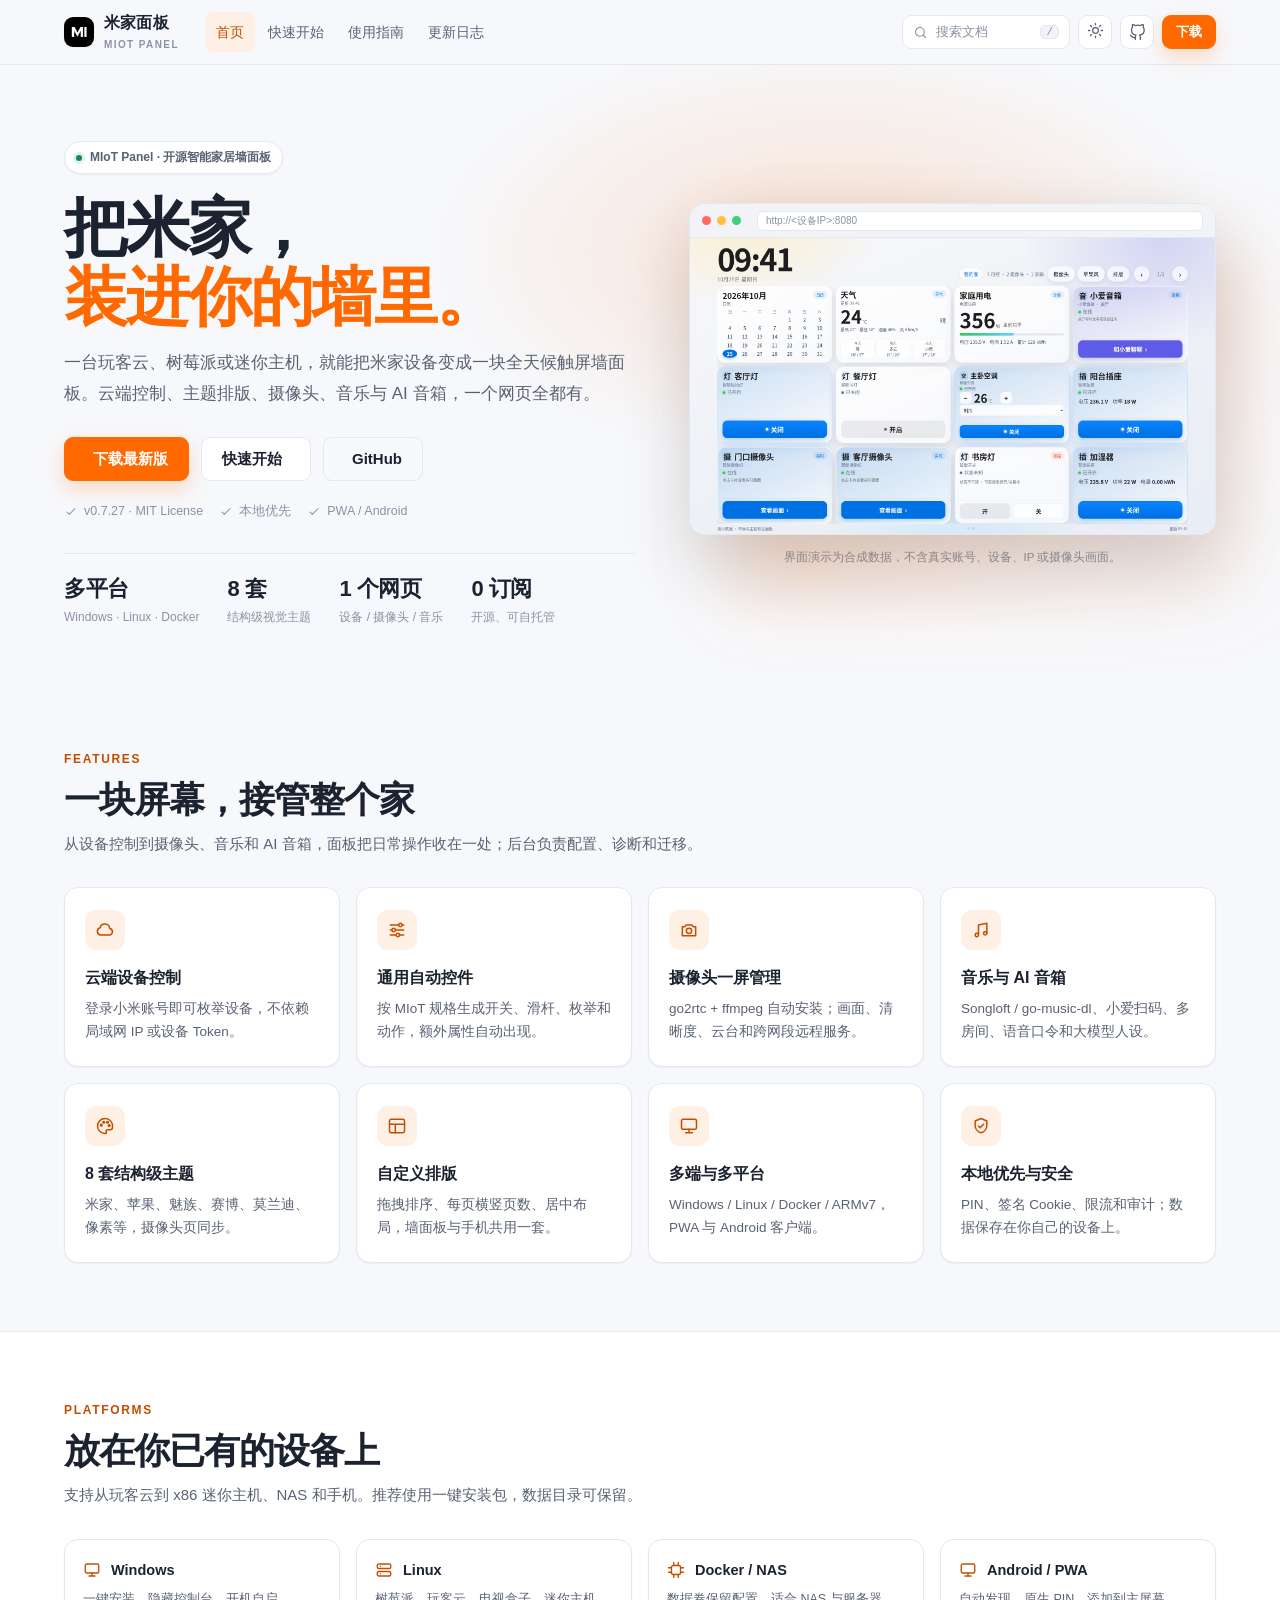
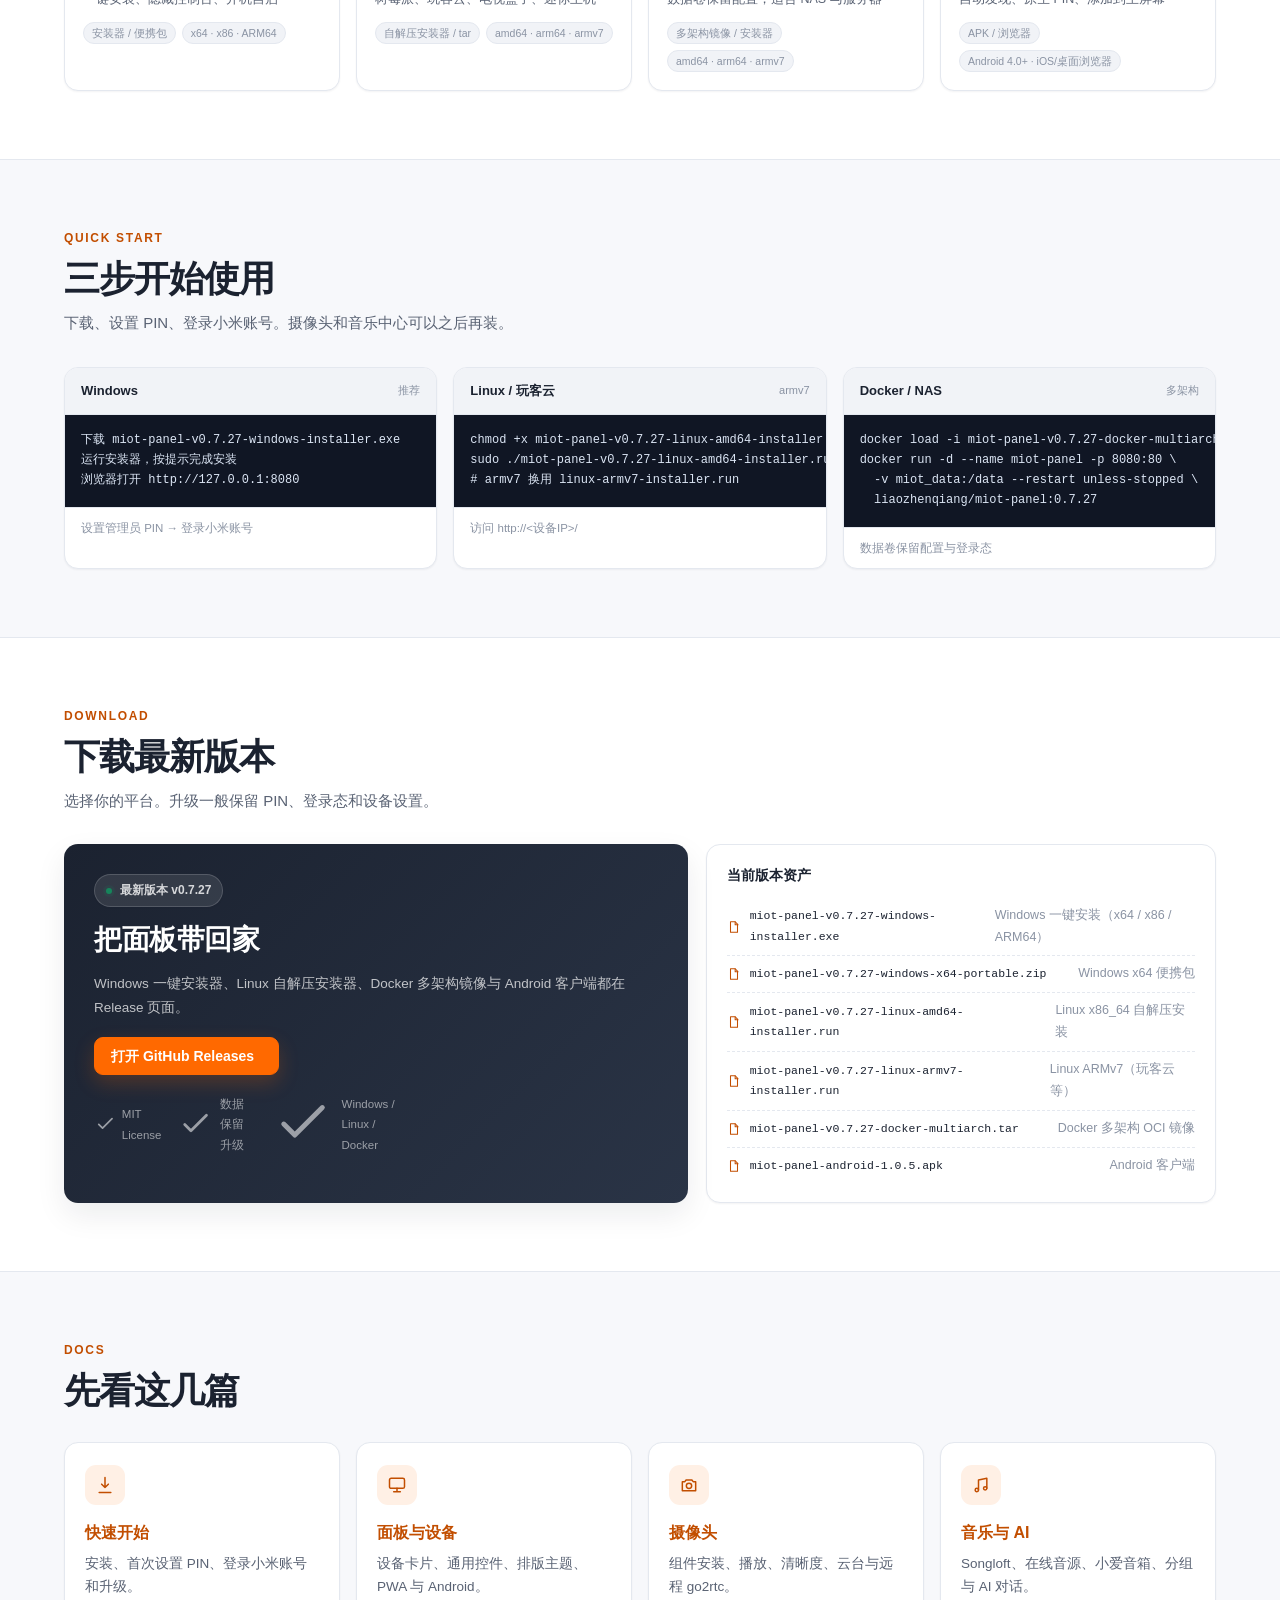
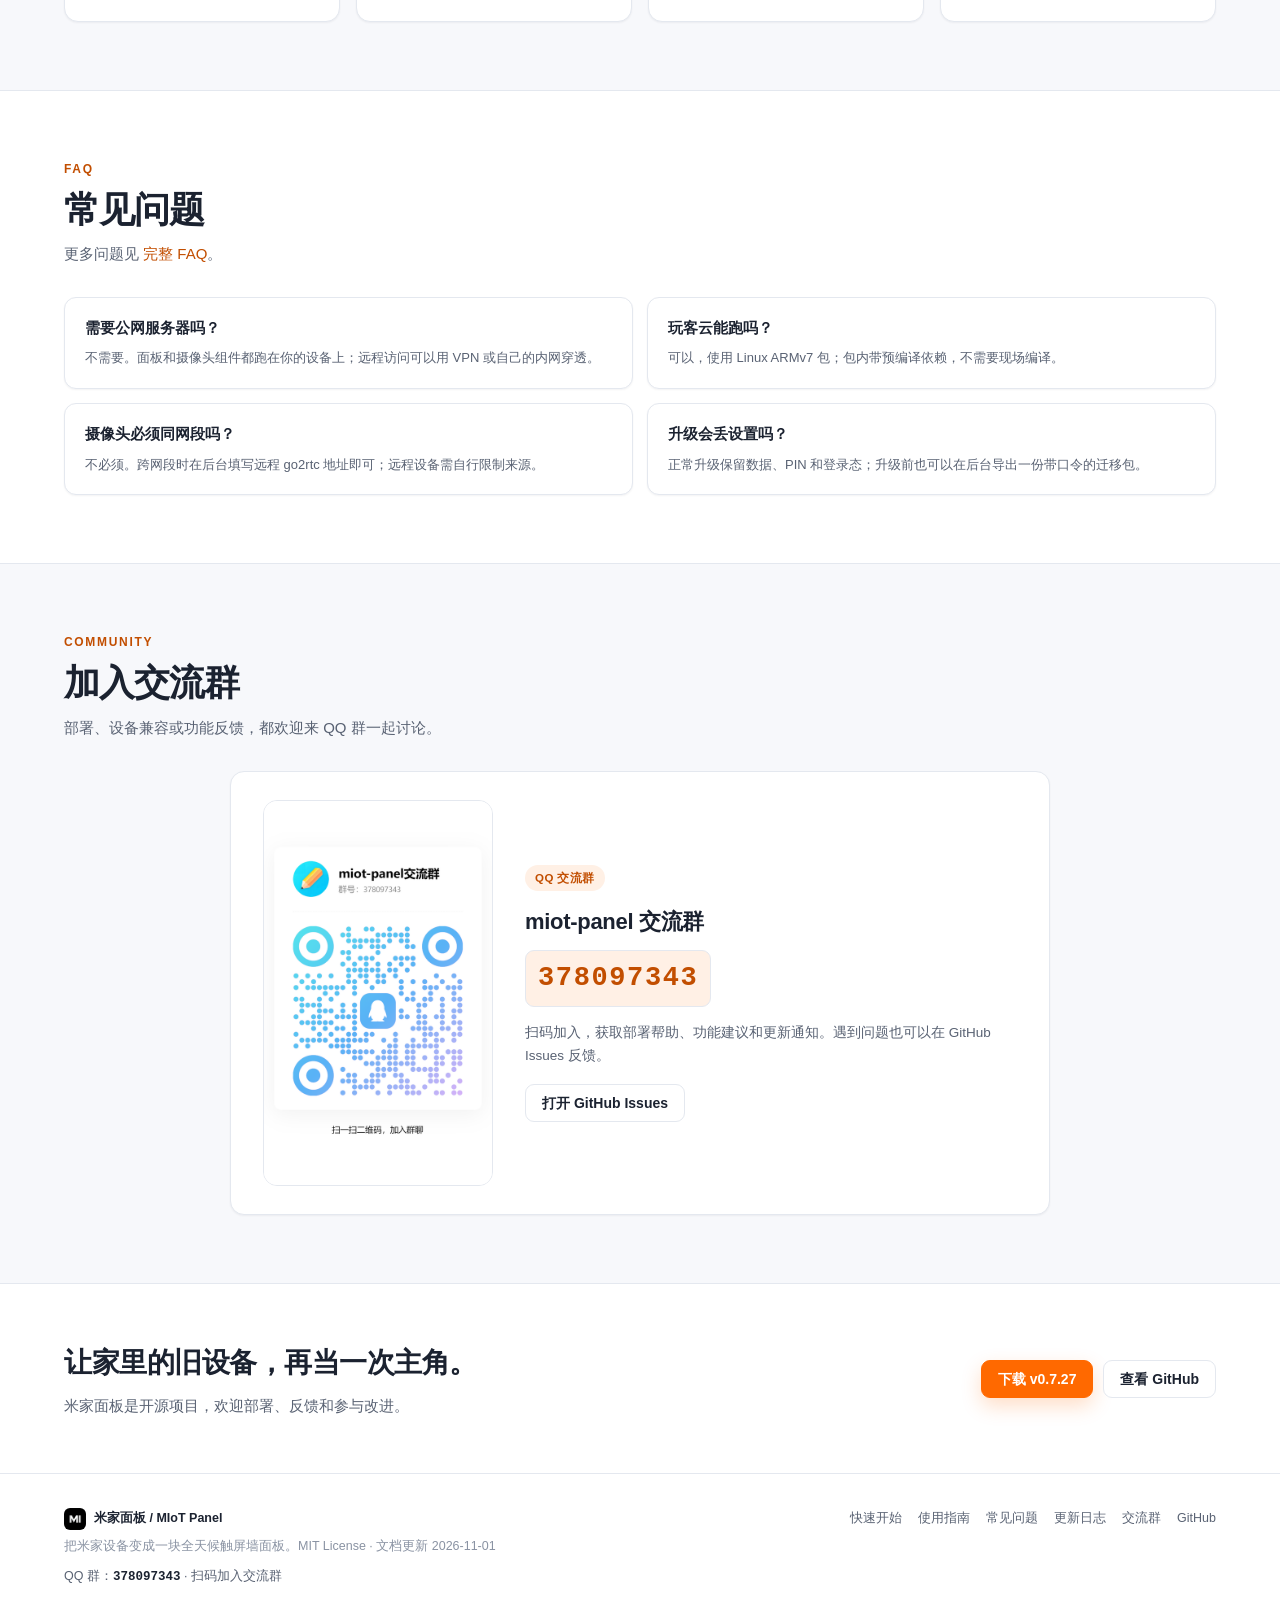
==== docs/index.html @ 151bb651 "Release v0.7.27: fix one-click installers and complete Linux installs - installer .run bodies now re" ====
<!doctype html>
<html lang="zh-CN" data-root="">
<head>
<meta charset="utf-8">
<meta name="viewport" content="width=device-width, initial-scale=1">
<title>米家面板 — 把米家装进你的墙里</title>

<meta name="description" content="开源的米家/小米智能家居触屏面板：云端设备控制、8 套主题、摄像头、音乐与 AI 音箱，支持 Windows / Linux / Docker / PWA / Android。">
<link rel="canonical" href="https://liaozhenqiang.github.io/miot-panel/index.html">
<meta property="og:type" content="website">
<meta property="og:site_name" content="米家面板">
<meta property="og:title" content="米家面板 — 把米家装进你的墙里">
<meta property="og:description" content="开源的米家/小米智能家居触屏面板：云端设备控制、8 套主题、摄像头、音乐与 AI 音箱，支持 Windows / Linux / Docker / PWA / Android。">
<meta property="og:url" content="https://liaozhenqiang.github.io/miot-panel/index.html">
<meta property="og:image" content="https://liaozhenqiang.github.io/miot-panel/assets/hero.png">
<meta name="twitter:card" content="summary_large_image">
<meta name="theme-color" content="#ff6900">
<link rel="icon" href="assets/logo.png">
<script>(function(){try{var t=localStorage.getItem("miot-docs-theme");if(!t){t=window.matchMedia&&window.matchMedia("(prefers-color-scheme: dark)").matches?"dark":"light";}document.documentElement.setAttribute("data-theme",t);}catch(e){}})();</script>
<link rel="stylesheet" href="assets/style.css">
</head>
<body data-page="">

<header class="navbar">
  <div class="container nav-inner">
    <a class="brand" href="index.html">
      <img src="assets/logo.png" alt="miot-panel logo">
      <span><span class="name">米家面板</span><span class="sub">MIOT Panel</span></span>
    </a>
    <nav class="nav-links" aria-label="主导航"><a class="nav-link active" href="index.html">首页</a><a class="nav-link" href="guide/quickstart.html">快速开始</a><a class="nav-link" href="guide/devices.html">使用指南</a><a class="nav-link" href="guide/changelog.html">更新日志</a></nav>
    <div class="nav-actions">
      <button class="search-trigger js-search-open" type="button" aria-label="搜索文档">
        <svg viewBox="0 0 24 24" fill="none" stroke="currentColor" stroke-width="1.8" stroke-linecap="round" stroke-linejoin="round" aria-hidden="true"><circle cx="11" cy="11" r="7"/><path d="m20 20-4-4"/></svg><span>搜索文档</span><kbd>/</kbd>
      </button>
      <button class="icon-btn js-theme-toggle" type="button" aria-label="切换明暗主题">
        <span class="js-theme-sun"><svg viewBox="0 0 24 24" fill="none" stroke="currentColor" stroke-width="1.8" stroke-linecap="round" stroke-linejoin="round" aria-hidden="true"><circle cx="12" cy="12" r="4"/><path d="M12 2v2M12 20v2M4.9 4.9l1.4 1.4M17.7 17.7l1.4 1.4M2 12h2M20 12h2M4.9 19.1l1.4-1.4M17.7 6.3l1.4-1.4"/></svg></span><span class="js-theme-moon" style="display:none"><svg viewBox="0 0 24 24" fill="none" stroke="currentColor" stroke-width="1.8" stroke-linecap="round" stroke-linejoin="round" aria-hidden="true"><path d="M21 12.8A8.5 8.5 0 1 1 11.2 3a7 7 0 1 0 9.8 9.8Z"/></svg></span>
      </button>
      <a class="icon-btn" href="https://github.com/liaozhenqiang/miot-panel" target="_blank" rel="noopener" aria-label="GitHub"><svg viewBox="0 0 24 24" fill="none" stroke="currentColor" stroke-width="1.8" stroke-linecap="round" stroke-linejoin="round" aria-hidden="true"><path d="M9 19c-5 1.5-5-2.5-7-3m14 6v-3.9a3.4 3.4 0 0 0-1-2.6c3.2-.4 6.5-1.6 6.5-7.2A5.6 5.6 0 0 0 20 4.6 5.2 5.2 0 0 0 19.9.8S18.6.4 16 2.2a13.4 13.4 0 0 0-7 0C6.4.4 5.1.8 5.1.8A5.2 5.2 0 0 0 5 4.6a5.6 5.6 0 0 0-1.5 3.9c0 5.5 3.3 6.8 6.5 7.2A3.4 3.4 0 0 0 9 18.3V22"/></svg></a>
      <a class="btn primary nav-download" href="https://github.com/liaozhenqiang/miot-panel/releases/latest" target="_blank" rel="noopener">下载</a>
      <button class="icon-btn mobile-menu-btn js-mobile-menu" type="button" aria-label="打开目录" aria-expanded="false"><svg viewBox="0 0 24 24" fill="none" stroke="currentColor" stroke-width="1.8" stroke-linecap="round" stroke-linejoin="round" aria-hidden="true"><path d="M4 6h16M4 12h16M4 18h16"/></svg></button>
    </div>
  </div>
</header>


<div class="search-overlay" role="dialog" aria-modal="true" aria-label="搜索文档">
  <div class="search-panel">
    <div class="search-top"><svg viewBox="0 0 24 24" fill="none" stroke="currentColor" stroke-width="1.8" stroke-linecap="round" stroke-linejoin="round" aria-hidden="true"><circle cx="11" cy="11" r="7"/><path d="m20 20-4-4"/></svg><input class="search-input" type="text" placeholder="搜索功能、安装、配置…" autocomplete="off"><kbd>Esc</kbd></div>
    <div class="search-results"></div>
    <div class="search-foot"><span><kbd>↑</kbd><kbd>↓</kbd> 选择</span><span><kbd>Enter</kbd> 打开</span><span><kbd>/</kbd> 或 <kbd>Ctrl</kbd>+<kbd>K</kbd> 搜索</span></div>
  </div>
</div>


<main>
<section class="hero">
  <div class="container">
    <div class="hero-grid">
      <div class="hero-copy">
        <span class="eyebrow"><span class="dot"></span>MIoT Panel · 开源智能家居墙面板</span>
        <h1>把米家，<br><em>装进你的墙里。</em></h1>
        <p class="lead">一台玩客云、树莓派或迷你主机，就能把米家设备变成一块全天候触屏墙面板。云端控制、主题排版、摄像头、音乐与 AI 音箱，一个网页全都有。</p>
        <div class="hero-actions">
          <a class="btn primary" href="https://github.com/liaozhenqiang/miot-panel/releases/latest" target="_blank" rel="noopener"><svg viewBox="0 0 24 24" fill="none" stroke="currentColor" stroke-width="1.8" stroke-linecap="round" stroke-linejoin="round" aria-hidden="true"><path d="M12 3v12m0 0 4-4m-4 4-4-4M5 21h14"/></svg> 下载最新版</a>
          <a class="btn" href="guide/quickstart.html">快速开始 <svg viewBox="0 0 24 24" fill="none" stroke="currentColor" stroke-width="1.8" stroke-linecap="round" stroke-linejoin="round" aria-hidden="true"><path d="M5 12h14m-5-5 5 5-5 5"/></svg></a>
          <a class="btn ghost" href="https://github.com/liaozhenqiang/miot-panel" target="_blank" rel="noopener"><svg viewBox="0 0 24 24" fill="none" stroke="currentColor" stroke-width="1.8" stroke-linecap="round" stroke-linejoin="round" aria-hidden="true"><path d="M9 19c-5 1.5-5-2.5-7-3m14 6v-3.9a3.4 3.4 0 0 0-1-2.6c3.2-.4 6.5-1.6 6.5-7.2A5.6 5.6 0 0 0 20 4.6 5.2 5.2 0 0 0 19.9.8S18.6.4 16 2.2a13.4 13.4 0 0 0-7 0C6.4.4 5.1.8 5.1.8A5.2 5.2 0 0 0 5 4.6a5.6 5.6 0 0 0-1.5 3.9c0 5.5 3.3 6.8 6.5 7.2A3.4 3.4 0 0 0 9 18.3V22"/></svg> GitHub</a>
        </div>
        <div class="hero-meta">
          <span><svg viewBox="0 0 24 24" fill="none" stroke="currentColor" stroke-width="1.8" stroke-linecap="round" stroke-linejoin="round" aria-hidden="true"><path d="m5 12 4 4L19 6"/></svg> v0.7.27 · MIT License</span>
          <span><svg viewBox="0 0 24 24" fill="none" stroke="currentColor" stroke-width="1.8" stroke-linecap="round" stroke-linejoin="round" aria-hidden="true"><path d="m5 12 4 4L19 6"/></svg> 本地优先</span>
          <span><svg viewBox="0 0 24 24" fill="none" stroke="currentColor" stroke-width="1.8" stroke-linecap="round" stroke-linejoin="round" aria-hidden="true"><path d="m5 12 4 4L19 6"/></svg> PWA / Android</span>
        </div>
        <div class="stats">
          <div class="stat"><strong>多平台</strong><span>Windows · Linux · Docker</span></div>
          <div class="stat"><strong>8 套</strong><span>结构级视觉主题</span></div>
          <div class="stat"><strong>1 个网页</strong><span>设备 / 摄像头 / 音乐</span></div>
          <div class="stat"><strong>0 订阅</strong><span>开源、可自托管</span></div>
        </div>
      </div>
      <div class="hero-art">
        <div class="browser">
          <div class="browser-bar"><i></i><i></i><i></i><span class="url">http://&lt;设备IP&gt;:8080</span></div>
          <img src="assets/hero.png" alt="米家面板演示（合成演示数据）">
        </div>
        <div class="hero-caption">界面演示为合成数据，不含真实账号、设备、IP 或摄像头画面。</div>
      </div>
    </div>
  </div>
</section>

<section class="section">
  <div class="container">
    <div class="section-head"><div class="kicker">Features</div><h2>一块屏幕，接管整个家</h2><p>从设备控制到摄像头、音乐和 AI 音箱，面板把日常操作收在一处；后台负责配置、诊断和迁移。</p></div>
    <div class="grid cols-4"><div class="feature"><div class="ico"><svg viewBox="0 0 24 24" fill="none" stroke="currentColor" stroke-width="1.8" stroke-linecap="round" stroke-linejoin="round" aria-hidden="true"><path d="M7 18h10a4 4 0 0 0 .8-7.9A6 6 0 0 0 6.1 9.2 4.5 4.5 0 0 0 7 18Z"/></svg></div><h3>云端设备控制</h3><p>登录小米账号即可枚举设备，不依赖局域网 IP 或设备 Token。</p></div><div class="feature"><div class="ico"><svg viewBox="0 0 24 24" fill="none" stroke="currentColor" stroke-width="1.8" stroke-linecap="round" stroke-linejoin="round" aria-hidden="true"><path d="M4 6h10M18 6h2M4 12h2M10 12h10M4 18h7M15 18h5"/><circle cx="16" cy="6" r="2"/><circle cx="8" cy="12" r="2"/><circle cx="13" cy="18" r="2"/></svg></div><h3>通用自动控件</h3><p>按 MIoT 规格生成开关、滑杆、枚举和动作，额外属性自动出现。</p></div><div class="feature"><div class="ico"><svg viewBox="0 0 24 24" fill="none" stroke="currentColor" stroke-width="1.8" stroke-linecap="round" stroke-linejoin="round" aria-hidden="true"><path d="M4 8h3l1.5-2h7L17 8h3v11H4z"/><circle cx="12" cy="13" r="3.2"/></svg></div><h3>摄像头一屏管理</h3><p>go2rtc + ffmpeg 自动安装；画面、清晰度、云台和跨网段远程服务。</p></div><div class="feature"><div class="ico"><svg viewBox="0 0 24 24" fill="none" stroke="currentColor" stroke-width="1.8" stroke-linecap="round" stroke-linejoin="round" aria-hidden="true"><path d="M9 18V6l10-2v12"/><circle cx="7" cy="18" r="2"/><circle cx="17" cy="16" r="2"/></svg></div><h3>音乐与 AI 音箱</h3><p>Songloft / go-music-dl、小爱扫码、多房间、语音口令和大模型人设。</p></div><div class="feature"><div class="ico"><svg viewBox="0 0 24 24" fill="none" stroke="currentColor" stroke-width="1.8" stroke-linecap="round" stroke-linejoin="round" aria-hidden="true"><path d="M12 3a9 9 0 1 0 0 18c1.6 0 2.2-1 1.5-2.1-.6-1 .1-2.4 1.5-2.4H18a3 3 0 0 0 3-3A9 9 0 0 0 12 3Z"/><circle cx="7.5" cy="11" r="1"/><circle cx="10.5" cy="7.5" r="1"/><circle cx="15" cy="7.5" r="1"/><circle cx="17" cy="11.5" r="1"/></svg></div><h3>8 套结构级主题</h3><p>米家、苹果、魅族、赛博、莫兰迪、像素等，摄像头页同步。</p></div><div class="feature"><div class="ico"><svg viewBox="0 0 24 24" fill="none" stroke="currentColor" stroke-width="1.8" stroke-linecap="round" stroke-linejoin="round" aria-hidden="true"><rect x="3" y="4" width="18" height="16" rx="2"/><path d="M3 10h18M10 10v10"/></svg></div><h3>自定义排版</h3><p>拖拽排序、每页横竖页数、居中布局，墙面板与手机共用一套。</p></div><div class="feature"><div class="ico"><svg viewBox="0 0 24 24" fill="none" stroke="currentColor" stroke-width="1.8" stroke-linecap="round" stroke-linejoin="round" aria-hidden="true"><rect x="3" y="4" width="18" height="12" rx="2"/><path d="M8 20h8M12 16v4"/></svg></div><h3>多端与多平台</h3><p>Windows / Linux / Docker / ARMv7，PWA 与 Android 客户端。</p></div><div class="feature"><div class="ico"><svg viewBox="0 0 24 24" fill="none" stroke="currentColor" stroke-width="1.8" stroke-linecap="round" stroke-linejoin="round" aria-hidden="true"><path d="M12 3 5 6v5c0 4.4 2.9 8.1 7 9 4.1-.9 7-4.6 7-9V6z"/><path d="m9 12 2 2 4-4"/></svg></div><h3>本地优先与安全</h3><p>PIN、签名 Cookie、限流和审计；数据保存在你自己的设备上。</p></div></div>
  </div>
</section>

<section class="section alt">
  <div class="container">
    <div class="section-head"><div class="kicker">Platforms</div><h2>放在你已有的设备上</h2><p>支持从玩客云到 x86 迷你主机、NAS 和手机。推荐使用一键安装包，数据目录可保留。</p></div>
    <div class="grid cols-4"><div class="platform-card"><div class="p-top"><svg viewBox="0 0 24 24" fill="none" stroke="currentColor" stroke-width="1.8" stroke-linecap="round" stroke-linejoin="round" aria-hidden="true"><rect x="3" y="4" width="18" height="12" rx="2"/><path d="M8 20h8M12 16v4"/></svg>Windows</div><div class="p-desc">一键安装、隐藏控制台、开机自启</div><div class="p-tags"><span class="p-tag">安装器 / 便携包</span><span class="p-tag">x64 · x86 · ARM64</span></div></div><div class="platform-card"><div class="p-top"><svg viewBox="0 0 24 24" fill="none" stroke="currentColor" stroke-width="1.8" stroke-linecap="round" stroke-linejoin="round" aria-hidden="true"><rect x="3" y="4" width="18" height="6" rx="2"/><rect x="3" y="14" width="18" height="6" rx="2"/><path d="M7 7h.01M7 17h.01"/></svg>Linux</div><div class="p-desc">树莓派、玩客云、电视盒子、迷你主机</div><div class="p-tags"><span class="p-tag">自解压安装器 / tar</span><span class="p-tag">amd64 · arm64 · armv7</span></div></div><div class="platform-card"><div class="p-top"><svg viewBox="0 0 24 24" fill="none" stroke="currentColor" stroke-width="1.8" stroke-linecap="round" stroke-linejoin="round" aria-hidden="true"><rect x="6" y="6" width="12" height="12" rx="2"/><path d="M9 2v4M15 2v4M9 18v4M15 18v4M2 9h4M2 15h4M18 9h4M18 15h4"/></svg>Docker / NAS</div><div class="p-desc">数据卷保留配置，适合 NAS 与服务器</div><div class="p-tags"><span class="p-tag">多架构镜像 / 安装器</span><span class="p-tag">amd64 · arm64 · armv7</span></div></div><div class="platform-card"><div class="p-top"><svg viewBox="0 0 24 24" fill="none" stroke="currentColor" stroke-width="1.8" stroke-linecap="round" stroke-linejoin="round" aria-hidden="true"><rect x="3" y="4" width="18" height="12" rx="2"/><path d="M8 20h8M12 16v4"/></svg>Android / PWA</div><div class="p-desc">自动发现、原生 PIN、添加到主屏幕</div><div class="p-tags"><span class="p-tag">APK / 浏览器</span><span class="p-tag">Android 4.0+ · iOS/桌面浏览器</span></div></div></div>
  </div>
</section>

<section class="section">
  <div class="container">
    <div class="section-head"><div class="kicker">Quick start</div><h2>三步开始使用</h2><p>下载、设置 PIN、登录小米账号。摄像头和音乐中心可以之后再装。</p></div>
    <div class="quick-grid">
      <div class="code-card"><div class="code-head">Windows <span class="tag">推荐</span></div><pre><code>下载 miot-panel-v0.7.27-windows-installer.exe
运行安装器，按提示完成安装
浏览器打开 http://127.0.0.1:8080</code></pre><div class="code-foot">设置管理员 PIN → 登录小米账号</div></div>
      <div class="code-card"><div class="code-head">Linux / 玩客云 <span class="tag">armv7</span></div><pre><code>chmod +x miot-panel-v0.7.27-linux-amd64-installer.run
sudo ./miot-panel-v0.7.27-linux-amd64-installer.run
# armv7 换用 linux-armv7-installer.run</code></pre><div class="code-foot">访问 http://&lt;设备IP&gt;/</div></div>
      <div class="code-card"><div class="code-head">Docker / NAS <span class="tag">多架构</span></div><pre><code>docker load -i miot-panel-v0.7.27-docker-multiarch.tar
docker run -d --name miot-panel -p 8080:80 \
  -v miot_data:/data --restart unless-stopped \
  liaozhenqiang/miot-panel:0.7.27</code></pre><div class="code-foot">数据卷保留配置与登录态</div></div>
    </div>
  </div>
</section>

<section class="section alt" id="download">
  <div class="container">
    <div class="section-head"><div class="kicker">Download</div><h2>下载最新版本</h2><p>选择你的平台。升级一般保留 PIN、登录态和设备设置。</p></div>
    <div class="download-wrap">
      <div class="download-main">
        <span class="eyebrow" style="background:rgba(255,255,255,.1);border-color:rgba(255,255,255,.16);color:rgba(255,255,255,.8)"><span class="dot"></span>最新版本 v0.7.27</span>
        <h2>把面板带回家</h2>
        <p>Windows 一键安装器、Linux 自解压安装器、Docker 多架构镜像与 Android 客户端都在 Release 页面。</p>
        <a class="btn primary" href="https://github.com/liaozhenqiang/miot-panel/releases/latest" target="_blank" rel="noopener">打开 GitHub Releases <svg viewBox="0 0 24 24" fill="none" stroke="currentColor" stroke-width="1.8" stroke-linecap="round" stroke-linejoin="round" aria-hidden="true"><path d="M5 12h14m-5-5 5 5-5 5"/></svg></a>
        <div class="meta"><span><svg viewBox="0 0 24 24" fill="none" stroke="currentColor" stroke-width="1.8" stroke-linecap="round" stroke-linejoin="round" aria-hidden="true"><path d="m5 12 4 4L19 6"/></svg> MIT License</span><span><svg viewBox="0 0 24 24" fill="none" stroke="currentColor" stroke-width="1.8" stroke-linecap="round" stroke-linejoin="round" aria-hidden="true"><path d="m5 12 4 4L19 6"/></svg> 数据保留升级</span><span><svg viewBox="0 0 24 24" fill="none" stroke="currentColor" stroke-width="1.8" stroke-linecap="round" stroke-linejoin="round" aria-hidden="true"><path d="m5 12 4 4L19 6"/></svg> Windows / Linux / Docker</span></div>
      </div>
      <div class="download-list"><h3>当前版本资产</h3><div class="asset"><svg viewBox="0 0 24 24" fill="none" stroke="currentColor" stroke-width="1.8" stroke-linecap="round" stroke-linejoin="round" aria-hidden="true"><path d="M6 3h8l4 4v14H6z"/><path d="M14 3v5h5"/></svg><code>miot-panel-v0.7.27-windows-installer.exe</code><span style="margin-left:auto;color:var(--text-3)">Windows 一键安装（x64 / x86 / ARM64）</span></div><div class="asset"><svg viewBox="0 0 24 24" fill="none" stroke="currentColor" stroke-width="1.8" stroke-linecap="round" stroke-linejoin="round" aria-hidden="true"><path d="M6 3h8l4 4v14H6z"/><path d="M14 3v5h5"/></svg><code>miot-panel-v0.7.27-windows-x64-portable.zip</code><span style="margin-left:auto;color:var(--text-3)">Windows x64 便携包</span></div><div class="asset"><svg viewBox="0 0 24 24" fill="none" stroke="currentColor" stroke-width="1.8" stroke-linecap="round" stroke-linejoin="round" aria-hidden="true"><path d="M6 3h8l4 4v14H6z"/><path d="M14 3v5h5"/></svg><code>miot-panel-v0.7.27-linux-amd64-installer.run</code><span style="margin-left:auto;color:var(--text-3)">Linux x86_64 自解压安装</span></div><div class="asset"><svg viewBox="0 0 24 24" fill="none" stroke="currentColor" stroke-width="1.8" stroke-linecap="round" stroke-linejoin="round" aria-hidden="true"><path d="M6 3h8l4 4v14H6z"/><path d="M14 3v5h5"/></svg><code>miot-panel-v0.7.27-linux-armv7-installer.run</code><span style="margin-left:auto;color:var(--text-3)">Linux ARMv7（玩客云等）</span></div><div class="asset"><svg viewBox="0 0 24 24" fill="none" stroke="currentColor" stroke-width="1.8" stroke-linecap="round" stroke-linejoin="round" aria-hidden="true"><path d="M6 3h8l4 4v14H6z"/><path d="M14 3v5h5"/></svg><code>miot-panel-v0.7.27-docker-multiarch.tar</code><span style="margin-left:auto;color:var(--text-3)">Docker 多架构 OCI 镜像</span></div><div class="asset"><svg viewBox="0 0 24 24" fill="none" stroke="currentColor" stroke-width="1.8" stroke-linecap="round" stroke-linejoin="round" aria-hidden="true"><path d="M6 3h8l4 4v14H6z"/><path d="M14 3v5h5"/></svg><code>miot-panel-android-1.0.5.apk</code><span style="margin-left:auto;color:var(--text-3)">Android 客户端</span></div></div>
    </div>
  </div>
</section>

<section class="section">
  <div class="container">
    <div class="section-head"><div class="kicker">Docs</div><h2>先看这几篇</h2></div>
    <div class="grid cols-4">
      <a class="feature" href="guide/quickstart.html"><div class="ico"><svg viewBox="0 0 24 24" fill="none" stroke="currentColor" stroke-width="1.8" stroke-linecap="round" stroke-linejoin="round" aria-hidden="true"><path d="M12 3v12m0 0 4-4m-4 4-4-4M5 21h14"/></svg></div><h3>快速开始</h3><p>安装、首次设置 PIN、登录小米账号和升级。</p></a>
      <a class="feature" href="guide/devices.html"><div class="ico"><svg viewBox="0 0 24 24" fill="none" stroke="currentColor" stroke-width="1.8" stroke-linecap="round" stroke-linejoin="round" aria-hidden="true"><rect x="3" y="4" width="18" height="12" rx="2"/><path d="M8 20h8M12 16v4"/></svg></div><h3>面板与设备</h3><p>设备卡片、通用控件、排版主题、PWA 与 Android。</p></a>
      <a class="feature" href="guide/camera.html"><div class="ico"><svg viewBox="0 0 24 24" fill="none" stroke="currentColor" stroke-width="1.8" stroke-linecap="round" stroke-linejoin="round" aria-hidden="true"><path d="M4 8h3l1.5-2h7L17 8h3v11H4z"/><circle cx="12" cy="13" r="3.2"/></svg></div><h3>摄像头</h3><p>组件安装、播放、清晰度、云台与远程 go2rtc。</p></a>
      <a class="feature" href="guide/music.html"><div class="ico"><svg viewBox="0 0 24 24" fill="none" stroke="currentColor" stroke-width="1.8" stroke-linecap="round" stroke-linejoin="round" aria-hidden="true"><path d="M9 18V6l10-2v12"/><circle cx="7" cy="18" r="2"/><circle cx="17" cy="16" r="2"/></svg></div><h3>音乐与 AI</h3><p>Songloft、在线音源、小爱音箱、分组与 AI 对话。</p></a>
    </div>
  </div>
</section>

<section class="section alt">
  <div class="container">
    <div class="section-head"><div class="kicker">FAQ</div><h2>常见问题</h2><p>更多问题见 <a href="guide/faq.html">完整 FAQ</a>。</p></div>
    <div class="faq-grid">
      <div class="faq-item"><h3>需要公网服务器吗？</h3><p>不需要。面板和摄像头组件都跑在你的设备上；远程访问可以用 VPN 或自己的内网穿透。</p></div>
      <div class="faq-item"><h3>玩客云能跑吗？</h3><p>可以，使用 Linux ARMv7 包；包内带预编译依赖，不需要现场编译。</p></div>
      <div class="faq-item"><h3>摄像头必须同网段吗？</h3><p>不必须。跨网段时在后台填写远程 go2rtc 地址即可；远程设备需自行限制来源。</p></div>
      <div class="faq-item"><h3>升级会丢设置吗？</h3><p>正常升级保留数据、PIN 和登录态；升级前也可以在后台导出一份带口令的迁移包。</p></div>
    </div>
  </div>
</section>

<section class="section" id="community">
  <div class="container">
    <div class="section-head"><div class="kicker">Community</div><h2>加入交流群</h2><p>部署、设备兼容或功能反馈，都欢迎来 QQ 群一起讨论。</p></div>
    <div class="community-card">
      <img src="assets/qq-group.png" alt="miot-panel 交流群二维码（群号 378097343）">
      <div class="community-copy">
        <div class="qq-badge">QQ 交流群</div>
        <h3>miot-panel 交流群</h3>
        <div class="qq-number">378097343</div>
        <p>扫码加入，获取部署帮助、功能建议和更新通知。遇到问题也可以在 GitHub Issues 反馈。</p>
        <a class="btn" href="https://github.com/liaozhenqiang/miot-panel/issues" target="_blank" rel="noopener">打开 GitHub Issues</a>
      </div>
    </div>
  </div>
</section>

<section class="cta-band">
  <div class="container cta-inner">
    <div><h2>让家里的旧设备，再当一次主角。</h2><p>米家面板是开源项目，欢迎部署、反馈和参与改进。</p></div>
    <div class="cta-actions"><a class="btn primary" href="https://github.com/liaozhenqiang/miot-panel/releases/latest" target="_blank" rel="noopener">下载 v0.7.27</a><a class="btn" href="https://github.com/liaozhenqiang/miot-panel" target="_blank" rel="noopener">查看 GitHub</a></div>
  </div>
</section>
</main>


<footer class="footer">
  <div class="container footer-grid">
    <div>
      <div class="f-brand"><img src="assets/logo.png" alt="">米家面板 / MIoT Panel</div>
      <div style="margin-top:6px">把米家设备变成一块全天候触屏墙面板。MIT License · 文档更新 2026-11-01</div>
      <div class="f-qq">QQ 群：<strong>378097343</strong> · <a href="index.html#community">扫码加入交流群</a></div>
    </div>
    <div class="f-links">
      <a href="guide/quickstart.html">快速开始</a>
      <a href="guide/devices.html">使用指南</a>
      <a href="guide/faq.html">常见问题</a>
      <a href="guide/changelog.html">更新日志</a>
      <a href="index.html#community">交流群</a>
      <a href="https://github.com/liaozhenqiang/miot-panel" target="_blank" rel="noopener">GitHub</a>
    </div>
  </div>
</footer>

<script defer src="assets/app.js"></script>
</body>
</html>
---- docs/assets/style.css ----
:root {
  --bg: #f7f8fb;
  --surface: #ffffff;
  --surface-2: #f1f3f7;
  --text: #1b2230;
  --text-2: #596273;
  --text-3: #8a93a3;
  --border: #e4e8ef;
  --accent: #ff6900;
  --accent-2: #ff8a3d;
  --accent-soft: #fff0e5;
  --accent-ink: #c24e00;
  --ok: #16855b;
  --code-bg: #101624;
  --code-text: #dce6f5;
  --shadow-sm: 0 1px 2px rgba(16, 24, 40, .05);
  --shadow-md: 0 12px 30px rgba(16, 24, 40, .08);
  --shadow-lg: 0 28px 70px rgba(16, 24, 40, .16);
  --nav-h: 64px;
  --maxw: 1200px;
  --radius: 14px;
  --sidebar-w: 264px;
  --outline-w: 220px;
}
html[data-theme="dark"] {
  --bg: #0e1117;
  --surface: #151a22;
  --surface-2: #1a202a;
  --text: #e8edf5;
  --text-2: #a7b0c0;
  --text-3: #77808f;
  --border: #262d39;
  --accent: #ff7a1a;
  --accent-2: #ffa45c;
  --accent-soft: rgba(255, 122, 26, .13);
  --accent-ink: #ffb27a;
  --ok: #3fd39a;
  --code-bg: #0a0e15;
  --code-text: #d7e2f2;
  --shadow-sm: 0 1px 2px rgba(0, 0, 0, .2);
  --shadow-md: 0 14px 34px rgba(0, 0, 0, .25);
  --shadow-lg: 0 30px 80px rgba(0, 0, 0, .45);
}
* { box-sizing: border-box; }
html { scroll-behavior: smooth; scroll-padding-top: calc(var(--nav-h) + 24px); }
body {
  margin: 0;
  background: var(--bg);
  color: var(--text);
  font-family: -apple-system, BlinkMacSystemFont, "Segoe UI", "Noto Sans SC", "PingFang SC", "Microsoft YaHei", sans-serif;
  font-size: 15px;
  line-height: 1.75;
  -webkit-font-smoothing: antialiased;
}
a { color: var(--accent-ink); text-decoration: none; }
a:hover { text-decoration: underline; }
img { max-width: 100%; }
code, pre, kbd { font-family: "JetBrains Mono", ui-monospace, SFMono-Regular, Menlo, Consolas, monospace; }
::selection { background: var(--accent); color: #fff; }

.container { width: 100%; max-width: var(--maxw); margin: 0 auto; padding: 0 24px; }
.navbar {
  position: sticky; top: 0; z-index: 60;
  background: rgba(247, 248, 251, .82);
  backdrop-filter: blur(16px); -webkit-backdrop-filter: blur(16px);
  border-bottom: 1px solid var(--border);
}
html[data-theme="dark"] .navbar { background: rgba(14, 17, 23, .82); }
.nav-inner { height: var(--nav-h); display: flex; align-items: center; gap: 18px; }
.brand { display: flex; align-items: center; gap: 10px; color: var(--text); font-weight: 800; flex: none; }
.brand:hover { text-decoration: none; }
.brand img { width: 30px; height: 30px; border-radius: 9px; box-shadow: var(--shadow-sm); }
.brand .name { font-size: 16px; letter-spacing: .2px; line-height: 1.15; }
.brand .sub { display: block; font-size: 10px; font-weight: 600; letter-spacing: .14em; color: var(--text-3); text-transform: uppercase; }
.nav-links { display: flex; align-items: center; gap: 2px; margin-left: 8px; }
.nav-link { padding: 8px 11px; border-radius: 8px; font-size: 14px; color: var(--text-2); white-space: nowrap; }
.nav-link:hover { background: var(--surface-2); color: var(--text); text-decoration: none; }
.nav-link.active { color: var(--accent-ink); background: var(--accent-soft); }
.nav-actions { margin-left: auto; display: flex; align-items: center; gap: 8px; }
.icon-btn {
  display: inline-flex; align-items: center; justify-content: center;
  width: 34px; height: 34px; border: 1px solid var(--border); border-radius: 9px;
  background: var(--surface); color: var(--text-2); cursor: pointer; padding: 0;
}
.icon-btn:hover { color: var(--text); border-color: var(--text-3); }
.icon-btn svg { width: 17px; height: 17px; }
.search-trigger {
  display: flex; align-items: center; gap: 8px; height: 34px; min-width: 168px;
  padding: 0 10px; border: 1px solid var(--border); border-radius: 9px;
  background: var(--surface); color: var(--text-3); font-size: 13px; cursor: pointer;
}
.search-trigger svg { width: 15px; height: 15px; flex: none; }
.search-trigger kbd {
  margin-left: auto; border: 1px solid var(--border); border-radius: 5px;
  padding: 0 5px; font-size: 11px; color: var(--text-3); background: var(--surface-2);
}
.btn {
  display: inline-flex; align-items: center; justify-content: center; gap: 8px;
  height: 38px; padding: 0 16px; border-radius: 9px; border: 1px solid var(--border);
  background: var(--surface); color: var(--text); font-size: 14px; font-weight: 600;
  cursor: pointer; white-space: nowrap; transition: transform .12s ease, border-color .12s ease, background .12s ease;
}
.btn:hover { text-decoration: none; border-color: var(--text-3); transform: translateY(-1px); }
.btn.primary { background: var(--accent); border-color: var(--accent); color: #fff; box-shadow: 0 8px 20px rgba(255, 105, 0, .22); }
.btn.primary:hover { background: var(--accent-2); border-color: var(--accent-2); }
.btn.ghost { background: transparent; }
.btn.sm { height: 32px; padding: 0 12px; font-size: 13px; }
.nav-download { height: 34px; padding: 0 13px; font-size: 13px; }
.mobile-menu-btn { display: none; }

/* Landing */
.hero { position: relative; overflow: hidden; padding: 76px 0 52px; }
.hero::before {
  content: ""; position: absolute; inset: -20% -10% auto 20%; height: 620px;
  background: radial-gradient(closest-side, rgba(255, 105, 0, .16), transparent 70%);
  pointer-events: none;
}
.hero-grid { position: relative; display: grid; grid-template-columns: 1.04fr .96fr; gap: 54px; align-items: center; }
.eyebrow {
  display: inline-flex; align-items: center; gap: 8px; padding: 5px 11px;
  border: 1px solid var(--border); border-radius: 999px; background: var(--surface);
  color: var(--text-2); font-size: 12px; font-weight: 600; box-shadow: var(--shadow-sm);
}
.eyebrow .dot { width: 6px; height: 6px; border-radius: 50%; background: var(--ok); box-shadow: 0 0 0 3px rgba(22, 133, 91, .12); }
.hero h1 { margin: 20px 0 16px; font-size: clamp(40px, 5.4vw, 64px); line-height: 1.08; letter-spacing: -2px; font-weight: 850; }
.hero h1 em { font-style: normal; color: var(--accent); }
.hero .lead { max-width: 570px; margin: 0; color: var(--text-2); font-size: 17px; line-height: 1.8; }
.hero-actions { display: flex; flex-wrap: wrap; gap: 12px; margin: 28px 0 20px; }
.hero-actions .btn { height: 44px; padding: 0 20px; font-size: 15px; }
.hero-meta { display: flex; flex-wrap: wrap; gap: 16px; color: var(--text-3); font-size: 12.5px; }
.hero-meta span { display: inline-flex; align-items: center; gap: 6px; }
.hero-meta svg { width: 14px; height: 14px; }
.hero-art { position: relative; }
.hero-art::before {
  content: ""; position: absolute; inset: 12% -6% -8% 8%;
  background: linear-gradient(135deg, rgba(255, 105, 0, .28), rgba(255, 138, 61, .08));
  filter: blur(38px); border-radius: 32px; z-index: 0;
}
.browser {
  position: relative; z-index: 1; border: 1px solid var(--border); border-radius: 16px;
  background: var(--surface); overflow: hidden; box-shadow: var(--shadow-lg);
}
.browser-bar { display: flex; align-items: center; gap: 6px; height: 34px; padding: 0 12px; border-bottom: 1px solid var(--border); background: var(--surface-2); }
.browser-bar i { width: 9px; height: 9px; border-radius: 50%; background: var(--border); }
.browser-bar i:nth-child(1) { background: #ff6b5f; }
.browser-bar i:nth-child(2) { background: #ffc043; }
.browser-bar i:nth-child(3) { background: #3fcf7f; }
.browser-bar .url { margin-left: 10px; flex: 1; height: 20px; border-radius: 6px; background: var(--surface); border: 1px solid var(--border); color: var(--text-3); font-size: 10px; display: flex; align-items: center; padding: 0 8px; }
.browser img { display: block; width: 100%; }
.hero-caption { margin-top: 12px; text-align: center; color: var(--text-3); font-size: 11.5px; }
.stats { display: flex; flex-wrap: wrap; gap: 10px 28px; margin-top: 30px; padding-top: 22px; border-top: 1px solid var(--border); }
.stat strong { display: block; font-size: 22px; line-height: 1.2; letter-spacing: -.5px; }
.stat span { color: var(--text-3); font-size: 12px; }

.section { padding: 68px 0; }
.section.alt { background: var(--surface); border-top: 1px solid var(--border); border-bottom: 1px solid var(--border); }
.section-head { max-width: 720px; margin-bottom: 30px; }
.section-head .kicker { color: var(--accent-ink); font-size: 12px; font-weight: 800; letter-spacing: .14em; text-transform: uppercase; }
.section-head h2 { margin: 8px 0 10px; font-size: clamp(26px, 3vw, 36px); line-height: 1.2; letter-spacing: -1px; }
.section-head p { margin: 0; color: var(--text-2); }
.grid { display: grid; gap: 16px; }
.cols-2 { grid-template-columns: repeat(2, minmax(0, 1fr)); }
.cols-3 { grid-template-columns: repeat(3, minmax(0, 1fr)); }
.cols-4 { grid-template-columns: repeat(4, minmax(0, 1fr)); }
.feature {
  border: 1px solid var(--border); border-radius: var(--radius); background: var(--surface);
  padding: 22px 20px; box-shadow: var(--shadow-sm);
  transition: transform .15s ease, box-shadow .15s ease, border-color .15s ease;
}
.feature:hover { transform: translateY(-3px); box-shadow: var(--shadow-md); border-color: color-mix(in srgb, var(--accent) 30%, var(--border)); }
.feature .ico {
  display: inline-flex; align-items: center; justify-content: center; width: 40px; height: 40px;
  border-radius: 11px; background: var(--accent-soft); color: var(--accent-ink); margin-bottom: 14px;
}
.feature .ico svg { width: 20px; height: 20px; }
.feature h3 { margin: 0 0 6px; font-size: 16px; }
.feature p { margin: 0; color: var(--text-2); font-size: 13.5px; line-height: 1.7; }
.platform-card {
  display: flex; flex-direction: column; gap: 6px; border: 1px solid var(--border); border-radius: var(--radius);
  background: var(--surface); padding: 18px; box-shadow: var(--shadow-sm);
}
.platform-card .p-top { display: flex; align-items: center; gap: 10px; font-weight: 700; font-size: 14.5px; }
.platform-card .p-top svg { width: 18px; height: 18px; color: var(--accent-ink); }
.platform-card .p-desc { color: var(--text-2); font-size: 12.5px; line-height: 1.65; }
.platform-card .p-tags { display: flex; flex-wrap: wrap; gap: 6px; margin-top: 6px; }
.p-tag { border: 1px solid var(--border); border-radius: 999px; padding: 1px 8px; font-size: 10.5px; color: var(--text-3); background: var(--surface-2); }
.quick-grid { display: grid; grid-template-columns: repeat(3, minmax(0, 1fr)); gap: 16px; }
.code-card { border: 1px solid var(--border); border-radius: var(--radius); background: var(--surface); overflow: hidden; box-shadow: var(--shadow-sm); }
.code-head { display: flex; align-items: center; justify-content: space-between; padding: 12px 16px; border-bottom: 1px solid var(--border); background: var(--surface-2); font-size: 13px; font-weight: 700; }
.code-head .tag { color: var(--text-3); font-size: 11px; font-weight: 500; }
.code-card pre { margin: 0; border-radius: 0; background: var(--code-bg); color: var(--code-text); padding: 16px; font-size: 12px; line-height: 1.65; overflow: auto; }
.code-card .code-foot { padding: 10px 16px; border-top: 1px solid var(--border); color: var(--text-3); font-size: 11.5px; }
.download-wrap { display: grid; grid-template-columns: 1.1fr .9fr; gap: 18px; align-items: stretch; }
.download-main {
  position: relative; overflow: hidden; border-radius: var(--radius); padding: 30px;
  background: linear-gradient(135deg, #1b2230, #2a3446); color: #fff; box-shadow: var(--shadow-md);
}
html[data-theme="dark"] .download-main { background: linear-gradient(135deg, #171e2a, #242d3d); border: 1px solid var(--border); }
.download-main h2 { margin: 8px 0 8px; font-size: 28px; letter-spacing: -.5px; }
.download-main p { margin: 0 0 18px; color: rgba(255,255,255,.72); font-size: 13.5px; }
.download-main .btn.primary { background: var(--accent); border-color: var(--accent); }
.download-main .meta { display: flex; flex-wrap: wrap; gap: 8px 16px; margin-top: 16px; color: rgba(255,255,255,.55); font-size: 11.5px; }
.download-main .meta span { display: inline-flex; align-items: center; gap: 5px; }
.download-list { border: 1px solid var(--border); border-radius: var(--radius); background: var(--surface); padding: 18px 20px; box-shadow: var(--shadow-sm); }
.download-list h3 { margin: 0 0 10px; font-size: 14px; }
.asset { display: flex; align-items: center; gap: 9px; padding: 7px 0; border-bottom: 1px dashed var(--border); font-size: 12.5px; color: var(--text-2); }
.asset:last-child { border-bottom: 0; }
.asset svg { width: 14px; height: 14px; color: var(--accent-ink); flex: none; }
.asset code { color: var(--text); font-size: 11.5px; }
.faq-grid { display: grid; grid-template-columns: repeat(2, minmax(0, 1fr)); gap: 14px; }
.faq-item { border: 1px solid var(--border); border-radius: 12px; background: var(--surface); padding: 18px 20px; box-shadow: var(--shadow-sm); }
.faq-item h3 { margin: 0 0 6px; font-size: 14.5px; }
.faq-item p { margin: 0; color: var(--text-2); font-size: 13px; }
.community-card { display: grid; grid-template-columns: 230px minmax(0, 1fr); gap: 32px; align-items: center; max-width: 820px; margin: 0 auto; border: 1px solid var(--border); border-radius: var(--radius); background: var(--surface); padding: 28px 32px; box-shadow: var(--shadow-sm); }
.community-card img { width: 100%; max-width: 230px; border-radius: 14px; border: 1px solid var(--border); background: #fff; }
.qq-badge { display: inline-flex; align-items: center; padding: 3px 10px; border-radius: 999px; background: var(--accent-soft); color: var(--accent-ink); font-size: 11.5px; font-weight: 700; letter-spacing: .04em; }
.community-copy h3 { margin: 12px 0 8px; font-size: 22px; letter-spacing: -.3px; }
.qq-number { display: inline-block; font-family: "JetBrains Mono", ui-monospace, SFMono-Regular, Menlo, Consolas, monospace; font-size: 27px; font-weight: 700; letter-spacing: .06em; color: var(--accent-ink); background: var(--accent-soft); border: 1px solid var(--border); border-radius: 9px; padding: 4px 12px; }
.community-copy p { margin: 14px 0 16px; color: var(--text-2); font-size: 13.5px; }
.footer .f-qq { margin-top: 8px; color: var(--text-2); }
.footer .f-qq strong { color: var(--text); font-family: "JetBrains Mono", ui-monospace, SFMono-Regular, Menlo, Consolas, monospace; }
.cta-band { padding: 54px 0; background: var(--surface); border-top: 1px solid var(--border); }
.cta-inner { display: flex; align-items: center; justify-content: space-between; gap: 24px; flex-wrap: wrap; }
.cta-inner h2 { margin: 0 0 6px; font-size: 28px; letter-spacing: -.5px; }
.cta-inner p { margin: 0; color: var(--text-2); }
.cta-actions { display: flex; gap: 10px; flex-wrap: wrap; }
.footer { border-top: 1px solid var(--border); background: var(--surface); padding: 34px 0; color: var(--text-3); font-size: 12.5px; }
.footer-grid { display: flex; justify-content: space-between; gap: 24px; flex-wrap: wrap; }
.footer .f-brand { color: var(--text); font-weight: 700; display: flex; align-items: center; gap: 8px; }
.footer .f-brand img { width: 22px; height: 22px; border-radius: 6px; }
.footer a { color: var(--text-2); }
.footer .f-links { display: flex; flex-wrap: wrap; gap: 16px; }

/* Docs */
.docs-shell { display: grid; grid-template-columns: var(--sidebar-w) minmax(0, 1fr) var(--outline-w); gap: 34px; max-width: var(--maxw); margin: 0 auto; padding: 34px 24px 70px; align-items: start; }
.sidebar { position: sticky; top: calc(var(--nav-h) + 24px); max-height: calc(100vh - var(--nav-h) - 48px); overflow: auto; padding-right: 6px; }
.sidebar-group { margin-bottom: 22px; }
.sidebar-title { padding: 0 10px 6px; color: var(--text-3); font-size: 11px; font-weight: 800; letter-spacing: .12em; text-transform: uppercase; }
.sidebar-link { display: flex; align-items: center; gap: 8px; padding: 7px 10px; border-radius: 8px; color: var(--text-2); font-size: 13.5px; border-left: 2px solid transparent; }
.sidebar-link:hover { background: var(--surface-2); color: var(--text); text-decoration: none; }
.sidebar-link.active { color: var(--accent-ink); background: var(--accent-soft); border-left-color: var(--accent); font-weight: 700; }
.sidebar-link .s-dot { width: 5px; height: 5px; border-radius: 50%; background: currentColor; opacity: .5; flex: none; }
.content { min-width: 0; }
.breadcrumb { display: flex; align-items: center; gap: 7px; color: var(--text-3); font-size: 12px; margin-bottom: 10px; }
.breadcrumb a { color: var(--text-3); }
.breadcrumb span { color: var(--text-2); }
.content h1 { margin: 0 0 10px; font-size: clamp(30px, 3.5vw, 40px); line-height: 1.18; letter-spacing: -1px; }
.content .page-desc { margin: 0 0 26px; color: var(--text-2); font-size: 15px; }
.content h2 { margin: 38px 0 12px; padding-top: 8px; font-size: 24px; line-height: 1.3; letter-spacing: -.4px; scroll-margin-top: calc(var(--nav-h) + 20px); }
.content h3 { margin: 26px 0 8px; font-size: 18px; scroll-margin-top: calc(var(--nav-h) + 20px); }
.content .pgh-date { color: var(--text-3); font-size: 13px; font-weight: 500; margin-left: 8px; }
.content p { margin: 0 0 12px; color: var(--text-2); }
.content strong { color: var(--text); }
.content ul, .content ol { margin: 0 0 14px; padding-left: 22px; color: var(--text-2); }
.content li { margin: 4px 0; }
.content li::marker { color: var(--accent); }
.content code:not(pre code) { background: var(--surface-2); border: 1px solid var(--border); border-radius: 5px; padding: 1px 5px; color: var(--accent-ink); font-size: 12.5px; }
.content pre { position: relative; margin: 0 0 16px; background: var(--code-bg); color: var(--code-text); border-radius: 11px; padding: 16px 18px; overflow: auto; font-size: 12.5px; line-height: 1.7; border: 1px solid rgba(255,255,255,.05); }
.content table { width: 100%; border-collapse: collapse; margin: 12px 0 18px; font-size: 13px; }
.content th, .content td { border: 1px solid var(--border); padding: 8px 10px; text-align: left; vertical-align: top; }
.content th { background: var(--surface-2); color: var(--text); font-weight: 700; }
.content td { color: var(--text-2); }
.callout { border: 1px solid var(--border); border-left: 3px solid var(--accent); background: var(--surface); border-radius: 10px; padding: 14px 16px; margin: 16px 0; color: var(--text-2); font-size: 13px; box-shadow: var(--shadow-sm); }
.callout strong { color: var(--text); }
.callout.warn { border-left-color: #e6a23c; background: color-mix(in srgb, #e6a23c 6%, var(--surface)); }
.callout.ok { border-left-color: var(--ok); background: color-mix(in srgb, var(--ok) 6%, var(--surface)); }
.page-actions { display: flex; flex-wrap: wrap; gap: 10px; margin: 30px 0 0; padding-top: 20px; border-top: 1px solid var(--border); }
.prev-next { display: grid; grid-template-columns: 1fr 1fr; gap: 12px; margin-top: 34px; }
.prev-next a { display: flex; flex-direction: column; gap: 3px; border: 1px solid var(--border); border-radius: 10px; padding: 12px 14px; background: var(--surface); color: var(--text-2); font-size: 13px; box-shadow: var(--shadow-sm); }
.prev-next a:hover { text-decoration: none; border-color: var(--accent); }
.prev-next a:only-child { grid-column: 1 / -1; }
.prev-next .dir { color: var(--text-3); font-size: 11px; }
.prev-next .next { text-align: right; }
.outline { position: sticky; top: calc(var(--nav-h) + 24px); max-height: calc(100vh - var(--nav-h) - 48px); overflow: auto; font-size: 12.5px; }
.outline-title { color: var(--text-3); font-size: 11px; font-weight: 800; letter-spacing: .12em; text-transform: uppercase; margin-bottom: 8px; }
.outline a { display: block; padding: 4px 0 4px 12px; border-left: 2px solid var(--border); color: var(--text-3); line-height: 1.5; }
.outline a:hover { color: var(--text); text-decoration: none; }
.outline a.active { color: var(--accent-ink); border-left-color: var(--accent); }
.outline a.h3 { padding-left: 24px; font-size: 12px; }
.copy-btn { position: absolute; top: 8px; right: 8px; height: 26px; padding: 0 9px; border-radius: 6px; border: 1px solid rgba(255,255,255,.14); background: rgba(255,255,255,.08); color: rgba(255,255,255,.65); font-size: 10.5px; cursor: pointer; opacity: 0; transition: opacity .15s; }
.content pre:hover .copy-btn { opacity: 1; }
.copy-btn:hover { color: #fff; background: rgba(255,255,255,.16); }

/* Search */
.search-overlay { position: fixed; inset: 0; z-index: 100; background: rgba(9, 13, 20, .55); backdrop-filter: blur(6px); display: flex; align-items: flex-start; justify-content: center; padding: 9vh 20px 20px; opacity: 0; pointer-events: none; transition: opacity .16s ease; }
.search-overlay.open { opacity: 1; pointer-events: auto; }
.search-panel { width: min(680px, 100%); max-height: 72vh; background: var(--surface); border: 1px solid var(--border); border-radius: 14px; box-shadow: var(--shadow-lg); overflow: hidden; display: flex; flex-direction: column; }
.search-top { display: flex; align-items: center; gap: 10px; padding: 14px 16px; border-bottom: 1px solid var(--border); }
.search-top svg { width: 18px; height: 18px; color: var(--text-3); flex: none; }
.search-top input { flex: 1; border: 0; outline: 0; background: transparent; color: var(--text); font-size: 16px; }
.search-top kbd { border: 1px solid var(--border); border-radius: 5px; padding: 0 5px; font-size: 10px; color: var(--text-3); background: var(--surface-2); }
.search-results { overflow: auto; padding: 8px; }
.search-item { display: block; padding: 10px 12px; border-radius: 9px; color: var(--text); }
.search-item:hover, .search-item.sel { background: var(--surface-2); text-decoration: none; }
.search-item .s-title { font-size: 13.5px; font-weight: 700; }
.search-item .s-desc { color: var(--text-3); font-size: 11.5px; margin-top: 2px; }
.search-empty { padding: 30px 16px; text-align: center; color: var(--text-3); font-size: 13px; }
.search-foot { border-top: 1px solid var(--border); padding: 8px 16px; color: var(--text-3); font-size: 11px; display: flex; gap: 16px; flex-wrap: wrap; }
.search-foot kbd { border: 1px solid var(--border); border-radius: 4px; padding: 0 4px; background: var(--surface-2); font-size: 10px; }

/* Mobile sidebar drawer */
.sidebar-mask { display: none; position: fixed; inset: calc(var(--nav-h)) 0 0; z-index: 45; background: rgba(9, 13, 20, .45); }
.sidebar-mask.open { display: block; }

/* 404 */
.error-page { min-height: calc(100vh - var(--nav-h) - 120px); display: flex; align-items: center; justify-content: center; text-align: center; padding: 40px 20px; }
.error-page .code { font-size: 90px; font-weight: 900; letter-spacing: -4px; color: var(--accent); line-height: 1; }
.error-page h1 { margin: 6px 0 8px; font-size: 28px; }
.error-page p { color: var(--text-2); }

@media (max-width: 1180px) {
  :root { --outline-w: 0px; }
  .docs-shell { grid-template-columns: var(--sidebar-w) minmax(0, 1fr); }
  .outline { display: none; }
}
@media (max-width: 920px) {
  .nav-links { display: none; }
  .search-trigger { min-width: 0; width: 34px; justify-content: center; padding: 0; }
  .search-trigger span, .search-trigger kbd { display: none; }
  .mobile-menu-btn { display: inline-flex; }
  .hero-grid { grid-template-columns: 1fr; gap: 36px; }
  .hero { padding-top: 52px; }
  .cols-4 { grid-template-columns: repeat(2, minmax(0, 1fr)); }
  .cols-3 { grid-template-columns: repeat(2, minmax(0, 1fr)); }
  .quick-grid { grid-template-columns: 1fr; }
  .download-wrap { grid-template-columns: 1fr; }
  .docs-shell { grid-template-columns: 1fr; padding-top: 20px; }
  .sidebar { position: fixed; top: var(--nav-h); left: 0; bottom: 0; width: min(300px, 84vw); max-height: none; background: var(--surface); border-right: 1px solid var(--border); padding: 18px 12px 40px; z-index: 55; transform: translateX(-102%); transition: transform .2s ease; }
  .sidebar.open { transform: none; }
  .sidebar-mask { display: block; opacity: 0; pointer-events: none; transition: opacity .2s; }
  .sidebar-mask.open { opacity: 1; pointer-events: auto; }
}
@media (max-width: 620px) {
  .container { padding: 0 18px; }
  .hero { padding: 42px 0 36px; }
  .hero h1 { font-size: 38px; letter-spacing: -1.2px; }
  .hero .lead { font-size: 15px; }
  .cols-4, .cols-3, .cols-2, .faq-grid, .prev-next { grid-template-columns: 1fr; }
  .community-card { grid-template-columns: 1fr; gap: 18px; padding: 22px; text-align: center; }
  .community-card img { margin: 0 auto; max-width: 200px; }
  .community-copy p { margin-left: auto; margin-right: auto; }
  .section { padding: 48px 0; }
  .stats { gap: 10px 20px; }
  .stat strong { font-size: 20px; }
  .nav-actions .nav-download { display: none; }
  .brand .sub { display: none; }
  .cta-inner h2 { font-size: 24px; }
}
@media (prefers-reduced-motion: reduce) {
  * { scroll-behavior: auto !important; transition: none !important; }
}
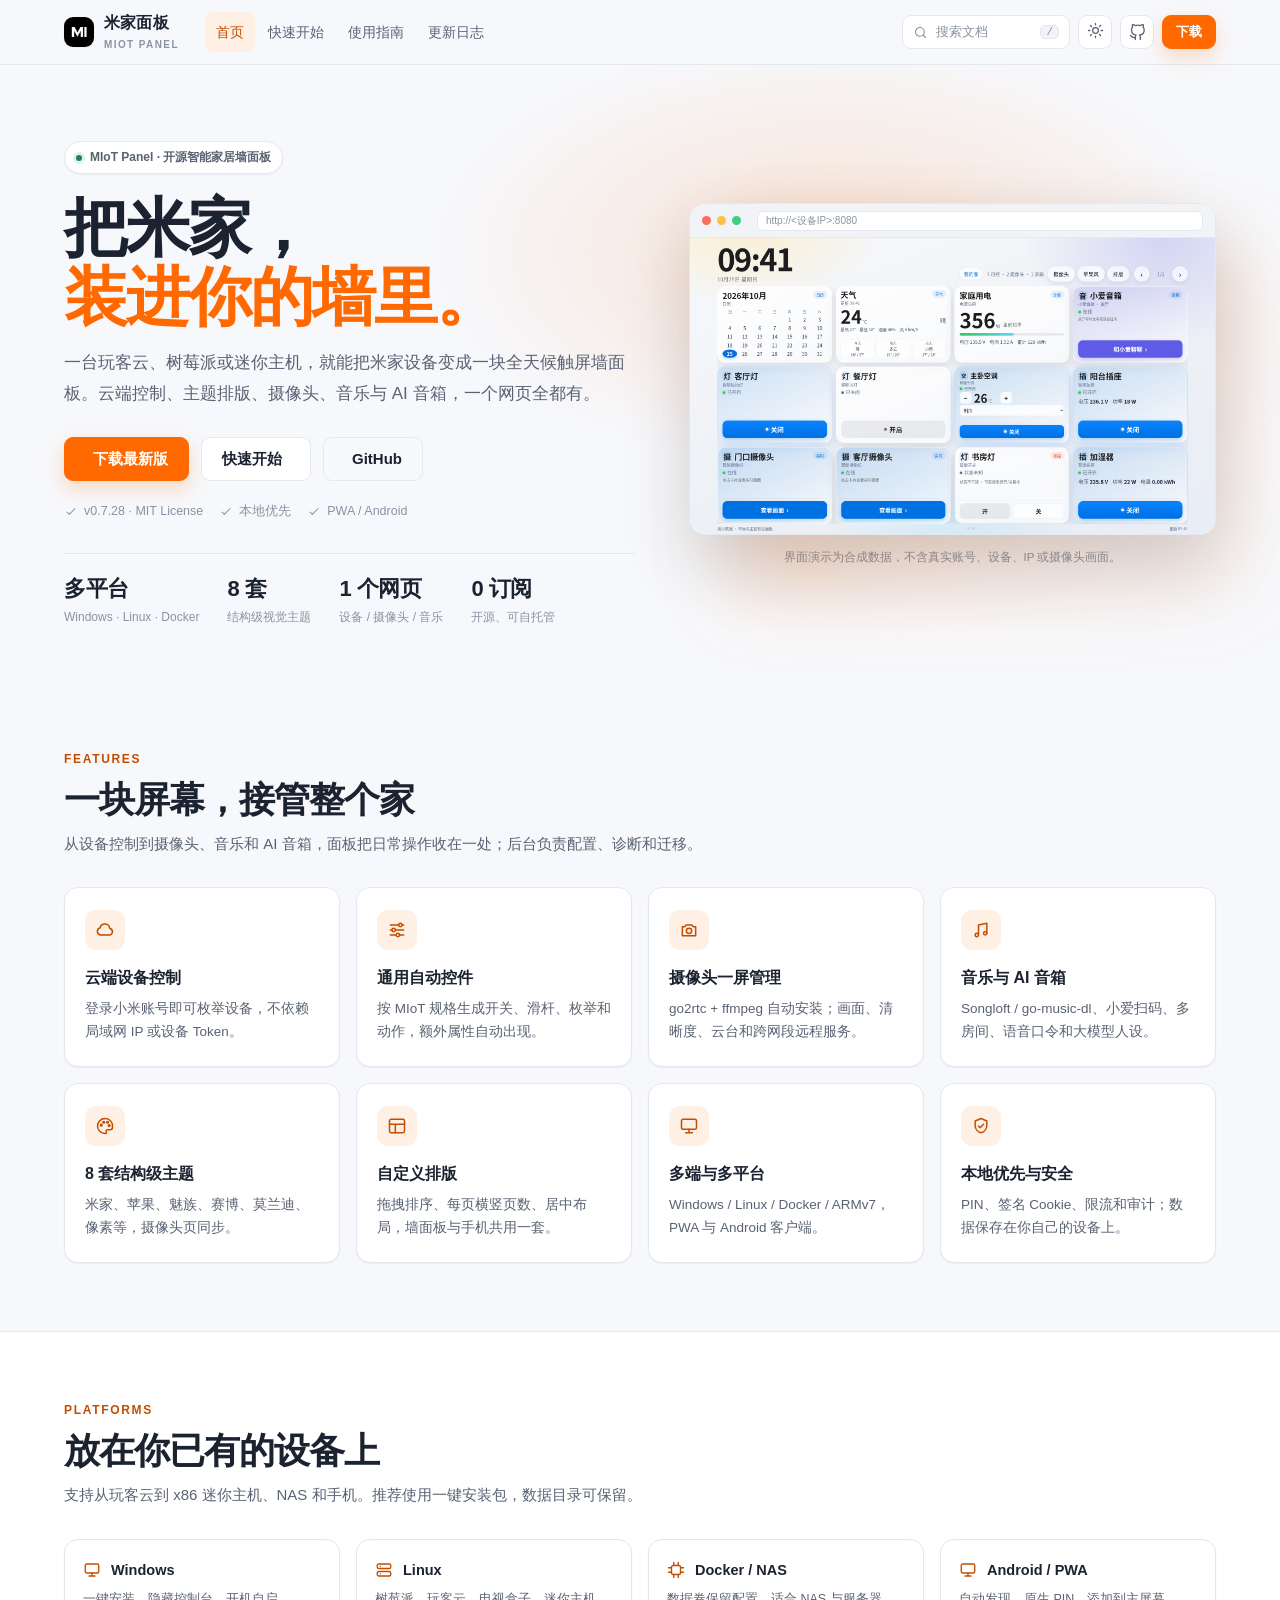
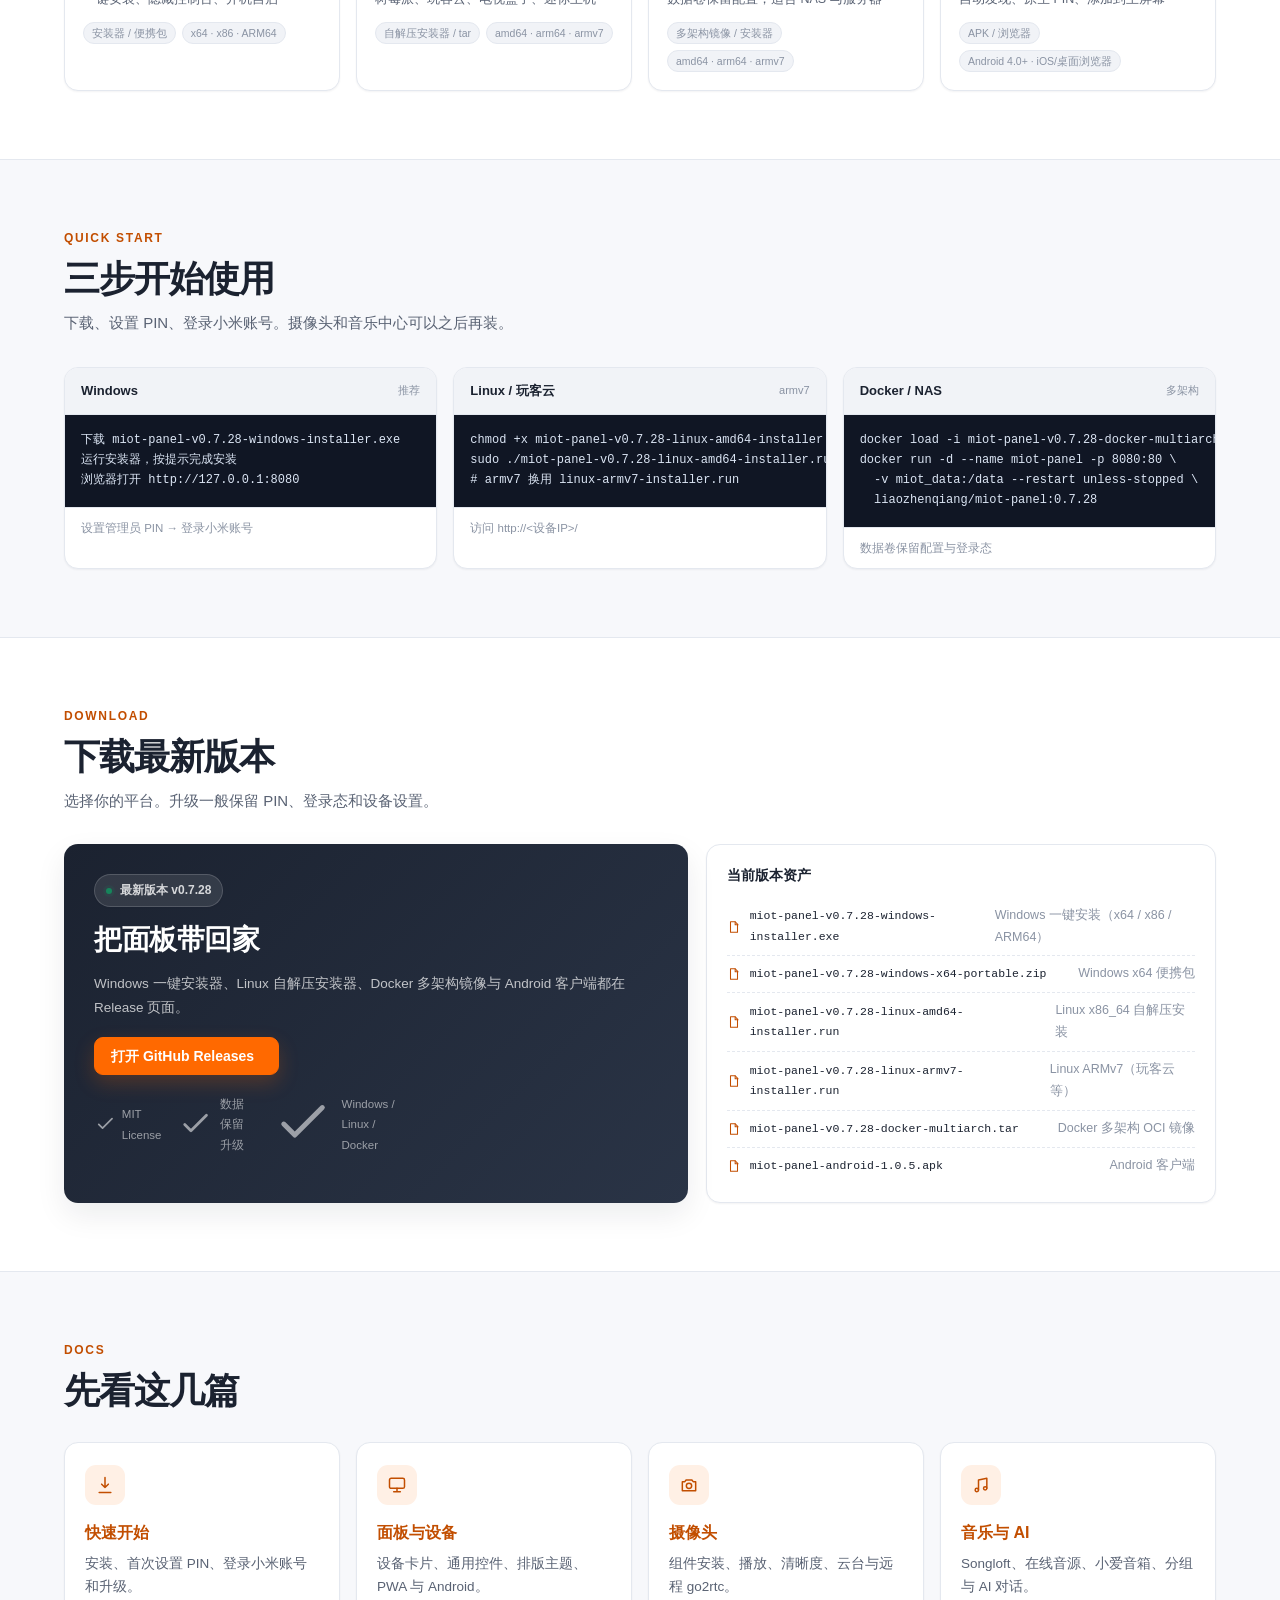
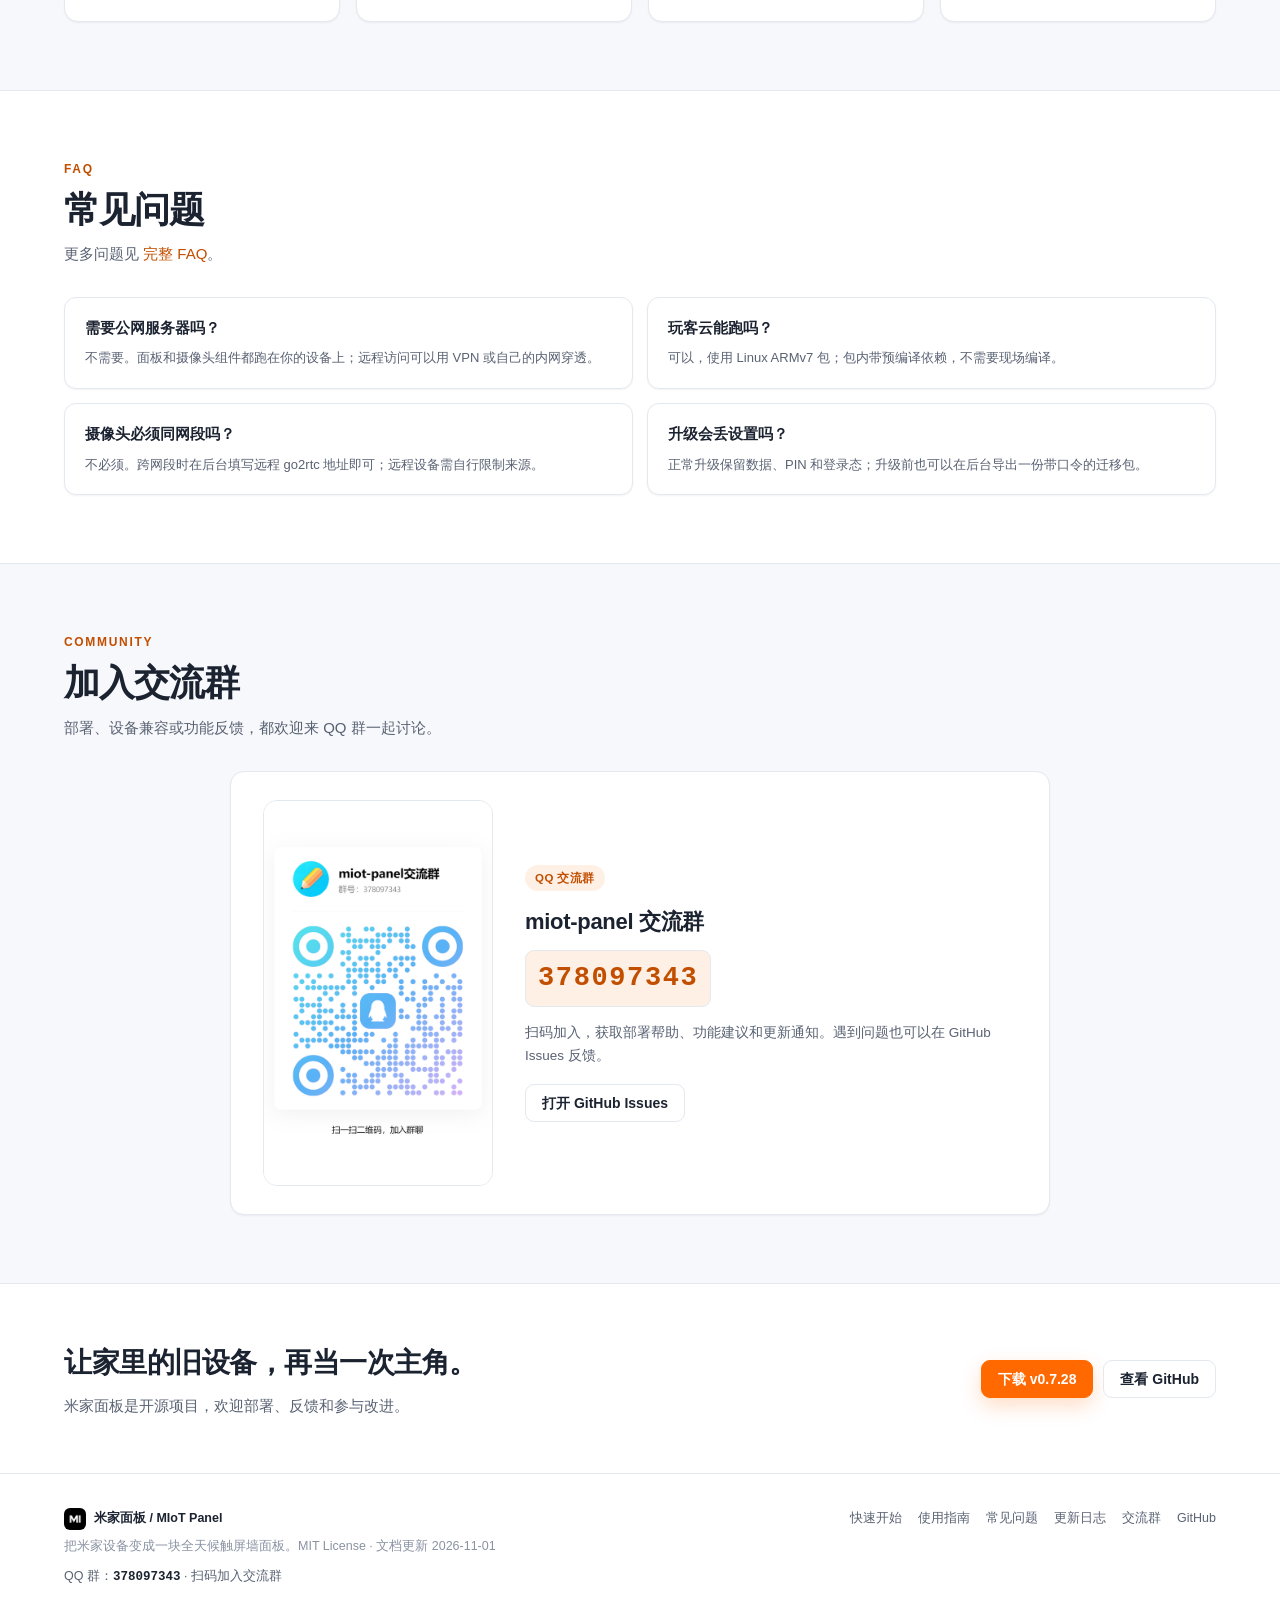
==== commit 802312b8: "Release v0.7.28: play H.264 cameras without re-encoding - read the PMT stream type out of the transp" ====
--- a/docs/index.html
+++ b/docs/index.html
@@ -66,7 +66,7 @@
           <a class="btn ghost" href="https://github.com/liaozhenqiang/miot-panel" target="_blank" rel="noopener"><svg viewBox="0 0 24 24" fill="none" stroke="currentColor" stroke-width="1.8" stroke-linecap="round" stroke-linejoin="round" aria-hidden="true"><path d="M9 19c-5 1.5-5-2.5-7-3m14 6v-3.9a3.4 3.4 0 0 0-1-2.6c3.2-.4 6.5-1.6 6.5-7.2A5.6 5.6 0 0 0 20 4.6 5.2 5.2 0 0 0 19.9.8S18.6.4 16 2.2a13.4 13.4 0 0 0-7 0C6.4.4 5.1.8 5.1.8A5.2 5.2 0 0 0 5 4.6a5.6 5.6 0 0 0-1.5 3.9c0 5.5 3.3 6.8 6.5 7.2A3.4 3.4 0 0 0 9 18.3V22"/></svg> GitHub</a>
         </div>
         <div class="hero-meta">
-          <span><svg viewBox="0 0 24 24" fill="none" stroke="currentColor" stroke-width="1.8" stroke-linecap="round" stroke-linejoin="round" aria-hidden="true"><path d="m5 12 4 4L19 6"/></svg> v0.7.27 · MIT License</span>
+          <span><svg viewBox="0 0 24 24" fill="none" stroke="currentColor" stroke-width="1.8" stroke-linecap="round" stroke-linejoin="round" aria-hidden="true"><path d="m5 12 4 4L19 6"/></svg> v0.7.28 · MIT License</span>
           <span><svg viewBox="0 0 24 24" fill="none" stroke="currentColor" stroke-width="1.8" stroke-linecap="round" stroke-linejoin="round" aria-hidden="true"><path d="m5 12 4 4L19 6"/></svg> 本地优先</span>
           <span><svg viewBox="0 0 24 24" fill="none" stroke="currentColor" stroke-width="1.8" stroke-linecap="round" stroke-linejoin="round" aria-hidden="true"><path d="m5 12 4 4L19 6"/></svg> PWA / Android</span>
         </div>
@@ -106,16 +106,16 @@
   <div class="container">
     <div class="section-head"><div class="kicker">Quick start</div><h2>三步开始使用</h2><p>下载、设置 PIN、登录小米账号。摄像头和音乐中心可以之后再装。</p></div>
     <div class="quick-grid">
-      <div class="code-card"><div class="code-head">Windows <span class="tag">推荐</span></div><pre><code>下载 miot-panel-v0.7.27-windows-installer.exe
+      <div class="code-card"><div class="code-head">Windows <span class="tag">推荐</span></div><pre><code>下载 miot-panel-v0.7.28-windows-installer.exe
 运行安装器，按提示完成安装
 浏览器打开 http://127.0.0.1:8080</code></pre><div class="code-foot">设置管理员 PIN → 登录小米账号</div></div>
-      <div class="code-card"><div class="code-head">Linux / 玩客云 <span class="tag">armv7</span></div><pre><code>chmod +x miot-panel-v0.7.27-linux-amd64-installer.run
-sudo ./miot-panel-v0.7.27-linux-amd64-installer.run
+      <div class="code-card"><div class="code-head">Linux / 玩客云 <span class="tag">armv7</span></div><pre><code>chmod +x miot-panel-v0.7.28-linux-amd64-installer.run
+sudo ./miot-panel-v0.7.28-linux-amd64-installer.run
 # armv7 换用 linux-armv7-installer.run</code></pre><div class="code-foot">访问 http://&lt;设备IP&gt;/</div></div>
-      <div class="code-card"><div class="code-head">Docker / NAS <span class="tag">多架构</span></div><pre><code>docker load -i miot-panel-v0.7.27-docker-multiarch.tar
+      <div class="code-card"><div class="code-head">Docker / NAS <span class="tag">多架构</span></div><pre><code>docker load -i miot-panel-v0.7.28-docker-multiarch.tar
 docker run -d --name miot-panel -p 8080:80 \
   -v miot_data:/data --restart unless-stopped \
-  liaozhenqiang/miot-panel:0.7.27</code></pre><div class="code-foot">数据卷保留配置与登录态</div></div>
+  liaozhenqiang/miot-panel:0.7.28</code></pre><div class="code-foot">数据卷保留配置与登录态</div></div>
     </div>
   </div>
 </section>
@@ -125,13 +125,13 @@
     <div class="section-head"><div class="kicker">Download</div><h2>下载最新版本</h2><p>选择你的平台。升级一般保留 PIN、登录态和设备设置。</p></div>
     <div class="download-wrap">
       <div class="download-main">
-        <span class="eyebrow" style="background:rgba(255,255,255,.1);border-color:rgba(255,255,255,.16);color:rgba(255,255,255,.8)"><span class="dot"></span>最新版本 v0.7.27</span>
+        <span class="eyebrow" style="background:rgba(255,255,255,.1);border-color:rgba(255,255,255,.16);color:rgba(255,255,255,.8)"><span class="dot"></span>最新版本 v0.7.28</span>
         <h2>把面板带回家</h2>
         <p>Windows 一键安装器、Linux 自解压安装器、Docker 多架构镜像与 Android 客户端都在 Release 页面。</p>
         <a class="btn primary" href="https://github.com/liaozhenqiang/miot-panel/releases/latest" target="_blank" rel="noopener">打开 GitHub Releases <svg viewBox="0 0 24 24" fill="none" stroke="currentColor" stroke-width="1.8" stroke-linecap="round" stroke-linejoin="round" aria-hidden="true"><path d="M5 12h14m-5-5 5 5-5 5"/></svg></a>
         <div class="meta"><span><svg viewBox="0 0 24 24" fill="none" stroke="currentColor" stroke-width="1.8" stroke-linecap="round" stroke-linejoin="round" aria-hidden="true"><path d="m5 12 4 4L19 6"/></svg> MIT License</span><span><svg viewBox="0 0 24 24" fill="none" stroke="currentColor" stroke-width="1.8" stroke-linecap="round" stroke-linejoin="round" aria-hidden="true"><path d="m5 12 4 4L19 6"/></svg> 数据保留升级</span><span><svg viewBox="0 0 24 24" fill="none" stroke="currentColor" stroke-width="1.8" stroke-linecap="round" stroke-linejoin="round" aria-hidden="true"><path d="m5 12 4 4L19 6"/></svg> Windows / Linux / Docker</span></div>
       </div>
-      <div class="download-list"><h3>当前版本资产</h3><div class="asset"><svg viewBox="0 0 24 24" fill="none" stroke="currentColor" stroke-width="1.8" stroke-linecap="round" stroke-linejoin="round" aria-hidden="true"><path d="M6 3h8l4 4v14H6z"/><path d="M14 3v5h5"/></svg><code>miot-panel-v0.7.27-windows-installer.exe</code><span style="margin-left:auto;color:var(--text-3)">Windows 一键安装（x64 / x86 / ARM64）</span></div><div class="asset"><svg viewBox="0 0 24 24" fill="none" stroke="currentColor" stroke-width="1.8" stroke-linecap="round" stroke-linejoin="round" aria-hidden="true"><path d="M6 3h8l4 4v14H6z"/><path d="M14 3v5h5"/></svg><code>miot-panel-v0.7.27-windows-x64-portable.zip</code><span style="margin-left:auto;color:var(--text-3)">Windows x64 便携包</span></div><div class="asset"><svg viewBox="0 0 24 24" fill="none" stroke="currentColor" stroke-width="1.8" stroke-linecap="round" stroke-linejoin="round" aria-hidden="true"><path d="M6 3h8l4 4v14H6z"/><path d="M14 3v5h5"/></svg><code>miot-panel-v0.7.27-linux-amd64-installer.run</code><span style="margin-left:auto;color:var(--text-3)">Linux x86_64 自解压安装</span></div><div class="asset"><svg viewBox="0 0 24 24" fill="none" stroke="currentColor" stroke-width="1.8" stroke-linecap="round" stroke-linejoin="round" aria-hidden="true"><path d="M6 3h8l4 4v14H6z"/><path d="M14 3v5h5"/></svg><code>miot-panel-v0.7.27-linux-armv7-installer.run</code><span style="margin-left:auto;color:var(--text-3)">Linux ARMv7（玩客云等）</span></div><div class="asset"><svg viewBox="0 0 24 24" fill="none" stroke="currentColor" stroke-width="1.8" stroke-linecap="round" stroke-linejoin="round" aria-hidden="true"><path d="M6 3h8l4 4v14H6z"/><path d="M14 3v5h5"/></svg><code>miot-panel-v0.7.27-docker-multiarch.tar</code><span style="margin-left:auto;color:var(--text-3)">Docker 多架构 OCI 镜像</span></div><div class="asset"><svg viewBox="0 0 24 24" fill="none" stroke="currentColor" stroke-width="1.8" stroke-linecap="round" stroke-linejoin="round" aria-hidden="true"><path d="M6 3h8l4 4v14H6z"/><path d="M14 3v5h5"/></svg><code>miot-panel-android-1.0.5.apk</code><span style="margin-left:auto;color:var(--text-3)">Android 客户端</span></div></div>
+      <div class="download-list"><h3>当前版本资产</h3><div class="asset"><svg viewBox="0 0 24 24" fill="none" stroke="currentColor" stroke-width="1.8" stroke-linecap="round" stroke-linejoin="round" aria-hidden="true"><path d="M6 3h8l4 4v14H6z"/><path d="M14 3v5h5"/></svg><code>miot-panel-v0.7.28-windows-installer.exe</code><span style="margin-left:auto;color:var(--text-3)">Windows 一键安装（x64 / x86 / ARM64）</span></div><div class="asset"><svg viewBox="0 0 24 24" fill="none" stroke="currentColor" stroke-width="1.8" stroke-linecap="round" stroke-linejoin="round" aria-hidden="true"><path d="M6 3h8l4 4v14H6z"/><path d="M14 3v5h5"/></svg><code>miot-panel-v0.7.28-windows-x64-portable.zip</code><span style="margin-left:auto;color:var(--text-3)">Windows x64 便携包</span></div><div class="asset"><svg viewBox="0 0 24 24" fill="none" stroke="currentColor" stroke-width="1.8" stroke-linecap="round" stroke-linejoin="round" aria-hidden="true"><path d="M6 3h8l4 4v14H6z"/><path d="M14 3v5h5"/></svg><code>miot-panel-v0.7.28-linux-amd64-installer.run</code><span style="margin-left:auto;color:var(--text-3)">Linux x86_64 自解压安装</span></div><div class="asset"><svg viewBox="0 0 24 24" fill="none" stroke="currentColor" stroke-width="1.8" stroke-linecap="round" stroke-linejoin="round" aria-hidden="true"><path d="M6 3h8l4 4v14H6z"/><path d="M14 3v5h5"/></svg><code>miot-panel-v0.7.28-linux-armv7-installer.run</code><span style="margin-left:auto;color:var(--text-3)">Linux ARMv7（玩客云等）</span></div><div class="asset"><svg viewBox="0 0 24 24" fill="none" stroke="currentColor" stroke-width="1.8" stroke-linecap="round" stroke-linejoin="round" aria-hidden="true"><path d="M6 3h8l4 4v14H6z"/><path d="M14 3v5h5"/></svg><code>miot-panel-v0.7.28-docker-multiarch.tar</code><span style="margin-left:auto;color:var(--text-3)">Docker 多架构 OCI 镜像</span></div><div class="asset"><svg viewBox="0 0 24 24" fill="none" stroke="currentColor" stroke-width="1.8" stroke-linecap="round" stroke-linejoin="round" aria-hidden="true"><path d="M6 3h8l4 4v14H6z"/><path d="M14 3v5h5"/></svg><code>miot-panel-android-1.0.5.apk</code><span style="margin-left:auto;color:var(--text-3)">Android 客户端</span></div></div>
     </div>
   </div>
 </section>
@@ -179,7 +179,7 @@
 <section class="cta-band">
   <div class="container cta-inner">
     <div><h2>让家里的旧设备，再当一次主角。</h2><p>米家面板是开源项目，欢迎部署、反馈和参与改进。</p></div>
-    <div class="cta-actions"><a class="btn primary" href="https://github.com/liaozhenqiang/miot-panel/releases/latest" target="_blank" rel="noopener">下载 v0.7.27</a><a class="btn" href="https://github.com/liaozhenqiang/miot-panel" target="_blank" rel="noopener">查看 GitHub</a></div>
+    <div class="cta-actions"><a class="btn primary" href="https://github.com/liaozhenqiang/miot-panel/releases/latest" target="_blank" rel="noopener">下载 v0.7.28</a><a class="btn" href="https://github.com/liaozhenqiang/miot-panel" target="_blank" rel="noopener">查看 GitHub</a></div>
   </div>
 </section>
 </main>
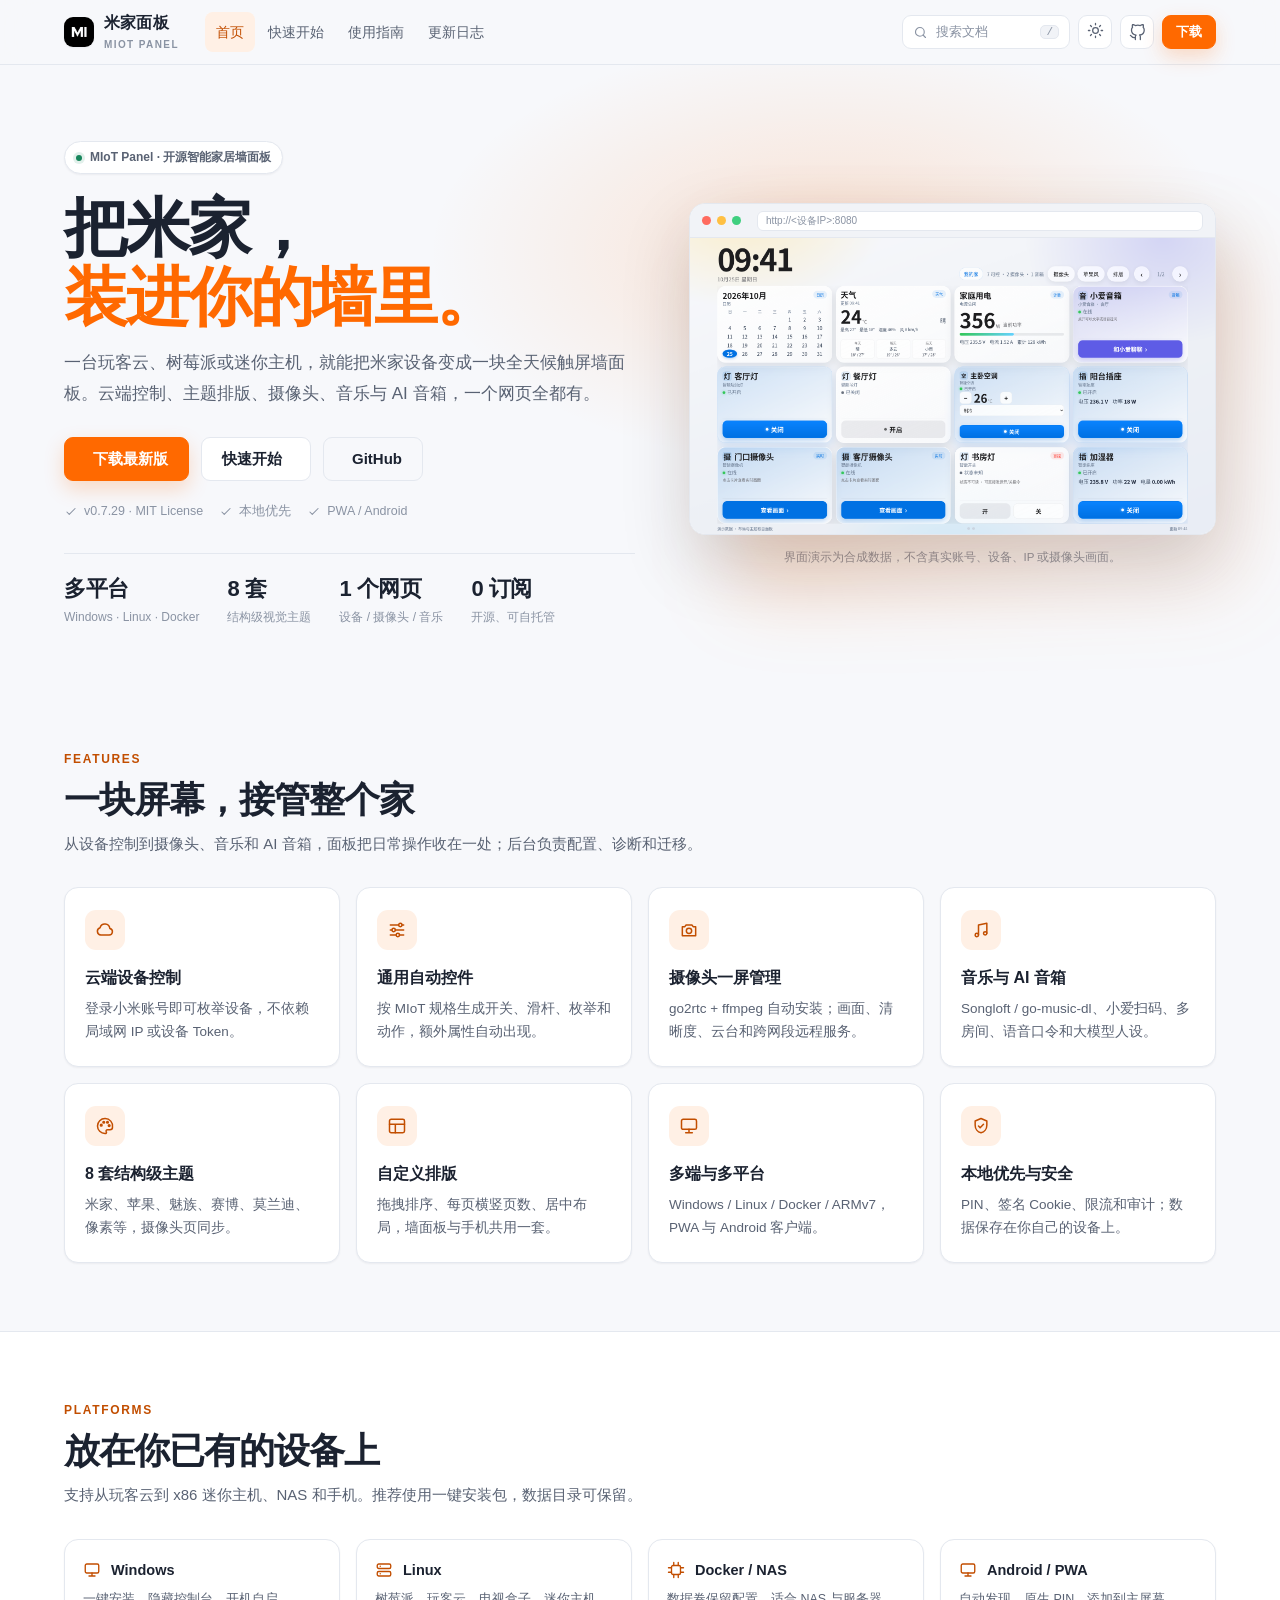
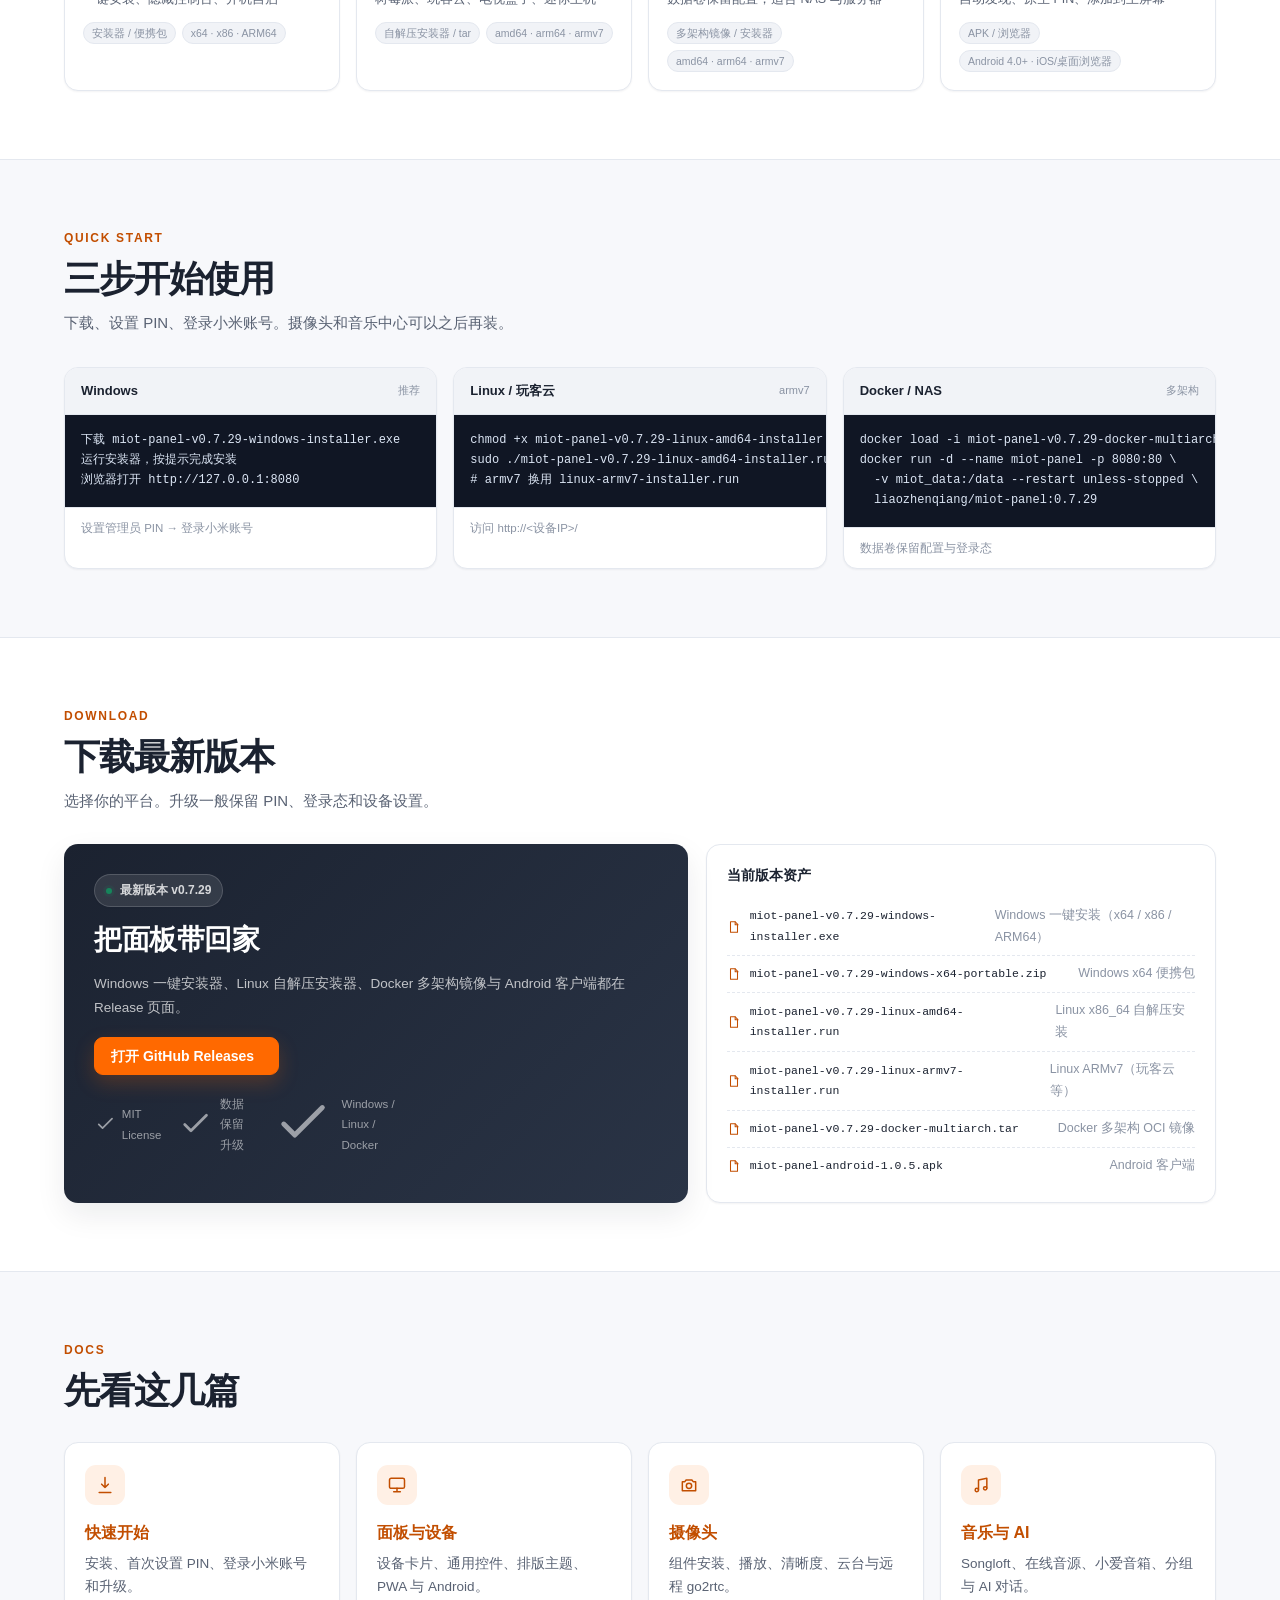
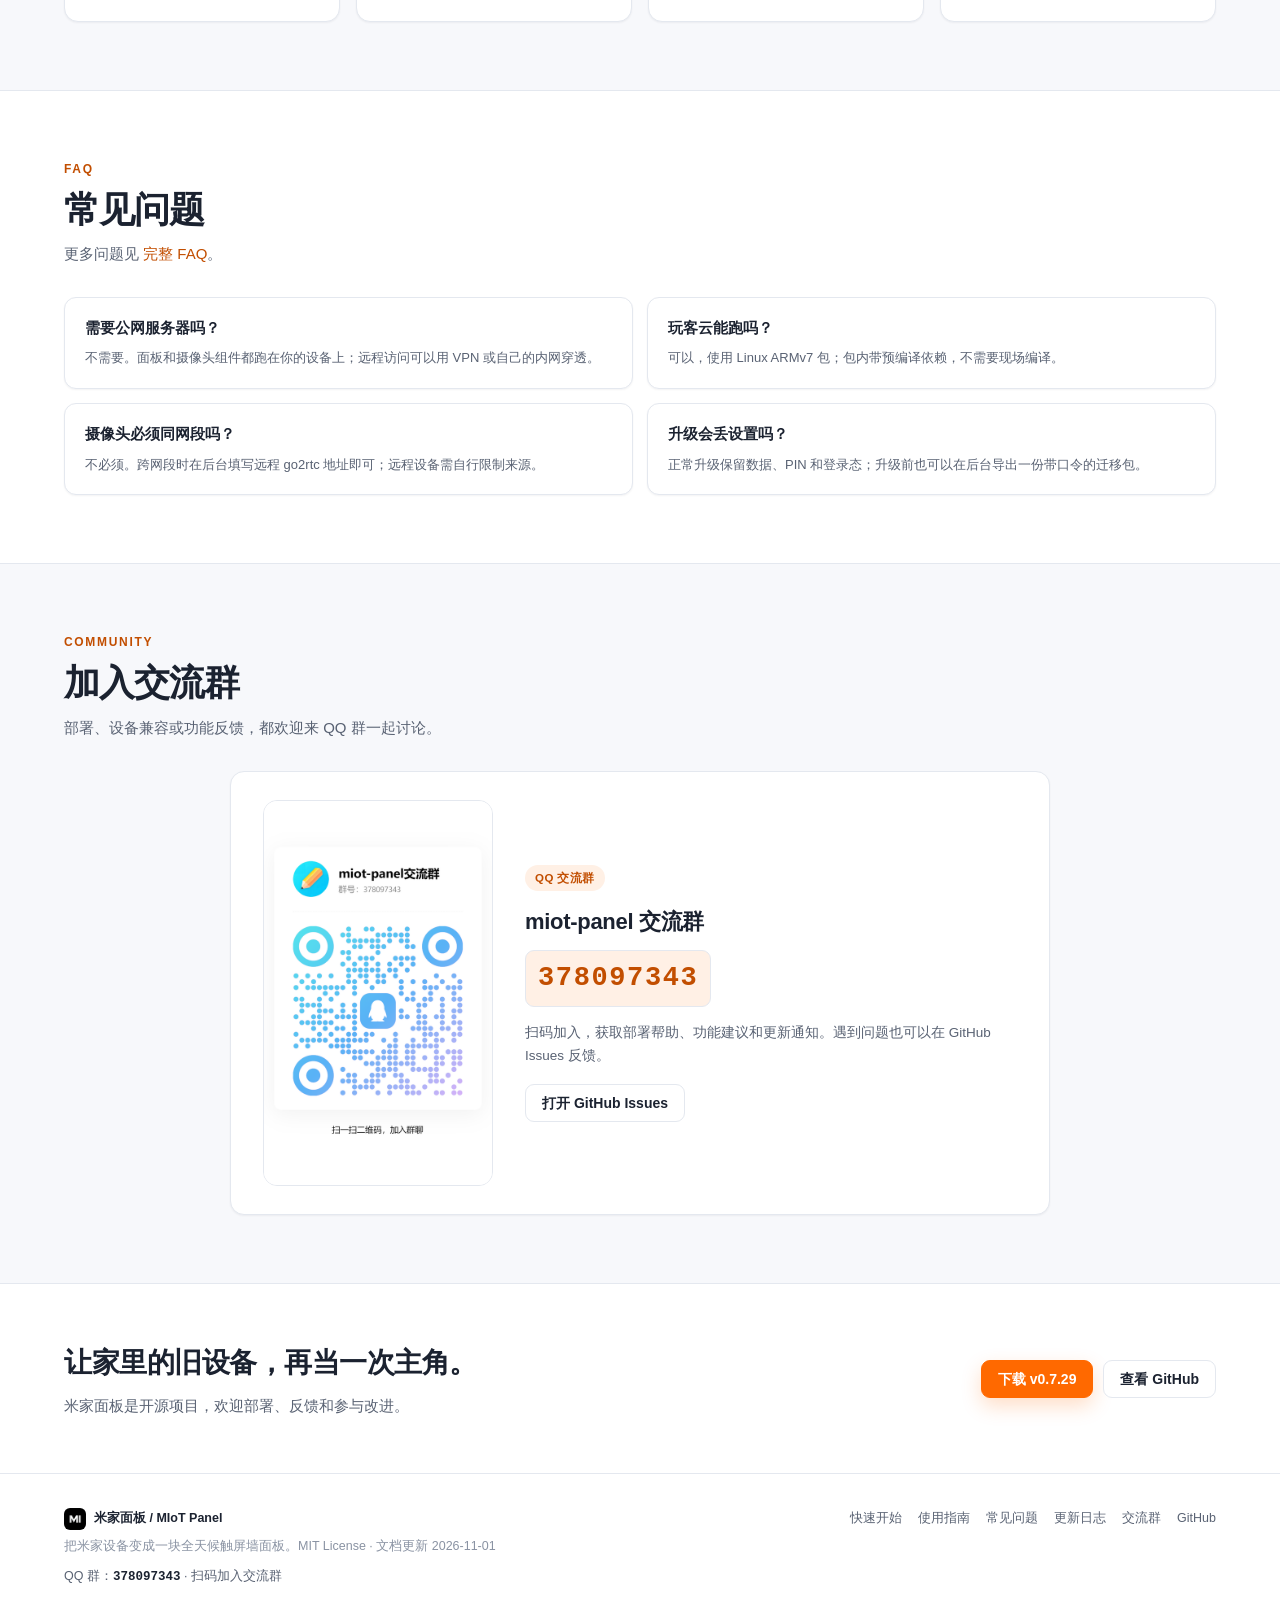
==== commit 06d7ace9: "Release v0.7.29: camera streams finally carry sound The bridge dropped every audio frame it received" ====
--- a/docs/index.html
+++ b/docs/index.html
@@ -66,7 +66,7 @@
           <a class="btn ghost" href="https://github.com/liaozhenqiang/miot-panel" target="_blank" rel="noopener"><svg viewBox="0 0 24 24" fill="none" stroke="currentColor" stroke-width="1.8" stroke-linecap="round" stroke-linejoin="round" aria-hidden="true"><path d="M9 19c-5 1.5-5-2.5-7-3m14 6v-3.9a3.4 3.4 0 0 0-1-2.6c3.2-.4 6.5-1.6 6.5-7.2A5.6 5.6 0 0 0 20 4.6 5.2 5.2 0 0 0 19.9.8S18.6.4 16 2.2a13.4 13.4 0 0 0-7 0C6.4.4 5.1.8 5.1.8A5.2 5.2 0 0 0 5 4.6a5.6 5.6 0 0 0-1.5 3.9c0 5.5 3.3 6.8 6.5 7.2A3.4 3.4 0 0 0 9 18.3V22"/></svg> GitHub</a>
         </div>
         <div class="hero-meta">
-          <span><svg viewBox="0 0 24 24" fill="none" stroke="currentColor" stroke-width="1.8" stroke-linecap="round" stroke-linejoin="round" aria-hidden="true"><path d="m5 12 4 4L19 6"/></svg> v0.7.28 · MIT License</span>
+          <span><svg viewBox="0 0 24 24" fill="none" stroke="currentColor" stroke-width="1.8" stroke-linecap="round" stroke-linejoin="round" aria-hidden="true"><path d="m5 12 4 4L19 6"/></svg> v0.7.29 · MIT License</span>
           <span><svg viewBox="0 0 24 24" fill="none" stroke="currentColor" stroke-width="1.8" stroke-linecap="round" stroke-linejoin="round" aria-hidden="true"><path d="m5 12 4 4L19 6"/></svg> 本地优先</span>
           <span><svg viewBox="0 0 24 24" fill="none" stroke="currentColor" stroke-width="1.8" stroke-linecap="round" stroke-linejoin="round" aria-hidden="true"><path d="m5 12 4 4L19 6"/></svg> PWA / Android</span>
         </div>
@@ -106,16 +106,16 @@
   <div class="container">
     <div class="section-head"><div class="kicker">Quick start</div><h2>三步开始使用</h2><p>下载、设置 PIN、登录小米账号。摄像头和音乐中心可以之后再装。</p></div>
     <div class="quick-grid">
-      <div class="code-card"><div class="code-head">Windows <span class="tag">推荐</span></div><pre><code>下载 miot-panel-v0.7.28-windows-installer.exe
+      <div class="code-card"><div class="code-head">Windows <span class="tag">推荐</span></div><pre><code>下载 miot-panel-v0.7.29-windows-installer.exe
 运行安装器，按提示完成安装
 浏览器打开 http://127.0.0.1:8080</code></pre><div class="code-foot">设置管理员 PIN → 登录小米账号</div></div>
-      <div class="code-card"><div class="code-head">Linux / 玩客云 <span class="tag">armv7</span></div><pre><code>chmod +x miot-panel-v0.7.28-linux-amd64-installer.run
-sudo ./miot-panel-v0.7.28-linux-amd64-installer.run
+      <div class="code-card"><div class="code-head">Linux / 玩客云 <span class="tag">armv7</span></div><pre><code>chmod +x miot-panel-v0.7.29-linux-amd64-installer.run
+sudo ./miot-panel-v0.7.29-linux-amd64-installer.run
 # armv7 换用 linux-armv7-installer.run</code></pre><div class="code-foot">访问 http://&lt;设备IP&gt;/</div></div>
-      <div class="code-card"><div class="code-head">Docker / NAS <span class="tag">多架构</span></div><pre><code>docker load -i miot-panel-v0.7.28-docker-multiarch.tar
+      <div class="code-card"><div class="code-head">Docker / NAS <span class="tag">多架构</span></div><pre><code>docker load -i miot-panel-v0.7.29-docker-multiarch.tar
 docker run -d --name miot-panel -p 8080:80 \
   -v miot_data:/data --restart unless-stopped \
-  liaozhenqiang/miot-panel:0.7.28</code></pre><div class="code-foot">数据卷保留配置与登录态</div></div>
+  liaozhenqiang/miot-panel:0.7.29</code></pre><div class="code-foot">数据卷保留配置与登录态</div></div>
     </div>
   </div>
 </section>
@@ -125,13 +125,13 @@
     <div class="section-head"><div class="kicker">Download</div><h2>下载最新版本</h2><p>选择你的平台。升级一般保留 PIN、登录态和设备设置。</p></div>
     <div class="download-wrap">
       <div class="download-main">
-        <span class="eyebrow" style="background:rgba(255,255,255,.1);border-color:rgba(255,255,255,.16);color:rgba(255,255,255,.8)"><span class="dot"></span>最新版本 v0.7.28</span>
+        <span class="eyebrow" style="background:rgba(255,255,255,.1);border-color:rgba(255,255,255,.16);color:rgba(255,255,255,.8)"><span class="dot"></span>最新版本 v0.7.29</span>
         <h2>把面板带回家</h2>
         <p>Windows 一键安装器、Linux 自解压安装器、Docker 多架构镜像与 Android 客户端都在 Release 页面。</p>
         <a class="btn primary" href="https://github.com/liaozhenqiang/miot-panel/releases/latest" target="_blank" rel="noopener">打开 GitHub Releases <svg viewBox="0 0 24 24" fill="none" stroke="currentColor" stroke-width="1.8" stroke-linecap="round" stroke-linejoin="round" aria-hidden="true"><path d="M5 12h14m-5-5 5 5-5 5"/></svg></a>
         <div class="meta"><span><svg viewBox="0 0 24 24" fill="none" stroke="currentColor" stroke-width="1.8" stroke-linecap="round" stroke-linejoin="round" aria-hidden="true"><path d="m5 12 4 4L19 6"/></svg> MIT License</span><span><svg viewBox="0 0 24 24" fill="none" stroke="currentColor" stroke-width="1.8" stroke-linecap="round" stroke-linejoin="round" aria-hidden="true"><path d="m5 12 4 4L19 6"/></svg> 数据保留升级</span><span><svg viewBox="0 0 24 24" fill="none" stroke="currentColor" stroke-width="1.8" stroke-linecap="round" stroke-linejoin="round" aria-hidden="true"><path d="m5 12 4 4L19 6"/></svg> Windows / Linux / Docker</span></div>
       </div>
-      <div class="download-list"><h3>当前版本资产</h3><div class="asset"><svg viewBox="0 0 24 24" fill="none" stroke="currentColor" stroke-width="1.8" stroke-linecap="round" stroke-linejoin="round" aria-hidden="true"><path d="M6 3h8l4 4v14H6z"/><path d="M14 3v5h5"/></svg><code>miot-panel-v0.7.28-windows-installer.exe</code><span style="margin-left:auto;color:var(--text-3)">Windows 一键安装（x64 / x86 / ARM64）</span></div><div class="asset"><svg viewBox="0 0 24 24" fill="none" stroke="currentColor" stroke-width="1.8" stroke-linecap="round" stroke-linejoin="round" aria-hidden="true"><path d="M6 3h8l4 4v14H6z"/><path d="M14 3v5h5"/></svg><code>miot-panel-v0.7.28-windows-x64-portable.zip</code><span style="margin-left:auto;color:var(--text-3)">Windows x64 便携包</span></div><div class="asset"><svg viewBox="0 0 24 24" fill="none" stroke="currentColor" stroke-width="1.8" stroke-linecap="round" stroke-linejoin="round" aria-hidden="true"><path d="M6 3h8l4 4v14H6z"/><path d="M14 3v5h5"/></svg><code>miot-panel-v0.7.28-linux-amd64-installer.run</code><span style="margin-left:auto;color:var(--text-3)">Linux x86_64 自解压安装</span></div><div class="asset"><svg viewBox="0 0 24 24" fill="none" stroke="currentColor" stroke-width="1.8" stroke-linecap="round" stroke-linejoin="round" aria-hidden="true"><path d="M6 3h8l4 4v14H6z"/><path d="M14 3v5h5"/></svg><code>miot-panel-v0.7.28-linux-armv7-installer.run</code><span style="margin-left:auto;color:var(--text-3)">Linux ARMv7（玩客云等）</span></div><div class="asset"><svg viewBox="0 0 24 24" fill="none" stroke="currentColor" stroke-width="1.8" stroke-linecap="round" stroke-linejoin="round" aria-hidden="true"><path d="M6 3h8l4 4v14H6z"/><path d="M14 3v5h5"/></svg><code>miot-panel-v0.7.28-docker-multiarch.tar</code><span style="margin-left:auto;color:var(--text-3)">Docker 多架构 OCI 镜像</span></div><div class="asset"><svg viewBox="0 0 24 24" fill="none" stroke="currentColor" stroke-width="1.8" stroke-linecap="round" stroke-linejoin="round" aria-hidden="true"><path d="M6 3h8l4 4v14H6z"/><path d="M14 3v5h5"/></svg><code>miot-panel-android-1.0.5.apk</code><span style="margin-left:auto;color:var(--text-3)">Android 客户端</span></div></div>
+      <div class="download-list"><h3>当前版本资产</h3><div class="asset"><svg viewBox="0 0 24 24" fill="none" stroke="currentColor" stroke-width="1.8" stroke-linecap="round" stroke-linejoin="round" aria-hidden="true"><path d="M6 3h8l4 4v14H6z"/><path d="M14 3v5h5"/></svg><code>miot-panel-v0.7.29-windows-installer.exe</code><span style="margin-left:auto;color:var(--text-3)">Windows 一键安装（x64 / x86 / ARM64）</span></div><div class="asset"><svg viewBox="0 0 24 24" fill="none" stroke="currentColor" stroke-width="1.8" stroke-linecap="round" stroke-linejoin="round" aria-hidden="true"><path d="M6 3h8l4 4v14H6z"/><path d="M14 3v5h5"/></svg><code>miot-panel-v0.7.29-windows-x64-portable.zip</code><span style="margin-left:auto;color:var(--text-3)">Windows x64 便携包</span></div><div class="asset"><svg viewBox="0 0 24 24" fill="none" stroke="currentColor" stroke-width="1.8" stroke-linecap="round" stroke-linejoin="round" aria-hidden="true"><path d="M6 3h8l4 4v14H6z"/><path d="M14 3v5h5"/></svg><code>miot-panel-v0.7.29-linux-amd64-installer.run</code><span style="margin-left:auto;color:var(--text-3)">Linux x86_64 自解压安装</span></div><div class="asset"><svg viewBox="0 0 24 24" fill="none" stroke="currentColor" stroke-width="1.8" stroke-linecap="round" stroke-linejoin="round" aria-hidden="true"><path d="M6 3h8l4 4v14H6z"/><path d="M14 3v5h5"/></svg><code>miot-panel-v0.7.29-linux-armv7-installer.run</code><span style="margin-left:auto;color:var(--text-3)">Linux ARMv7（玩客云等）</span></div><div class="asset"><svg viewBox="0 0 24 24" fill="none" stroke="currentColor" stroke-width="1.8" stroke-linecap="round" stroke-linejoin="round" aria-hidden="true"><path d="M6 3h8l4 4v14H6z"/><path d="M14 3v5h5"/></svg><code>miot-panel-v0.7.29-docker-multiarch.tar</code><span style="margin-left:auto;color:var(--text-3)">Docker 多架构 OCI 镜像</span></div><div class="asset"><svg viewBox="0 0 24 24" fill="none" stroke="currentColor" stroke-width="1.8" stroke-linecap="round" stroke-linejoin="round" aria-hidden="true"><path d="M6 3h8l4 4v14H6z"/><path d="M14 3v5h5"/></svg><code>miot-panel-android-1.0.5.apk</code><span style="margin-left:auto;color:var(--text-3)">Android 客户端</span></div></div>
     </div>
   </div>
 </section>
@@ -179,7 +179,7 @@
 <section class="cta-band">
   <div class="container cta-inner">
     <div><h2>让家里的旧设备，再当一次主角。</h2><p>米家面板是开源项目，欢迎部署、反馈和参与改进。</p></div>
-    <div class="cta-actions"><a class="btn primary" href="https://github.com/liaozhenqiang/miot-panel/releases/latest" target="_blank" rel="noopener">下载 v0.7.28</a><a class="btn" href="https://github.com/liaozhenqiang/miot-panel" target="_blank" rel="noopener">查看 GitHub</a></div>
+    <div class="cta-actions"><a class="btn primary" href="https://github.com/liaozhenqiang/miot-panel/releases/latest" target="_blank" rel="noopener">下载 v0.7.29</a><a class="btn" href="https://github.com/liaozhenqiang/miot-panel" target="_blank" rel="noopener">查看 GitHub</a></div>
   </div>
 </section>
 </main>
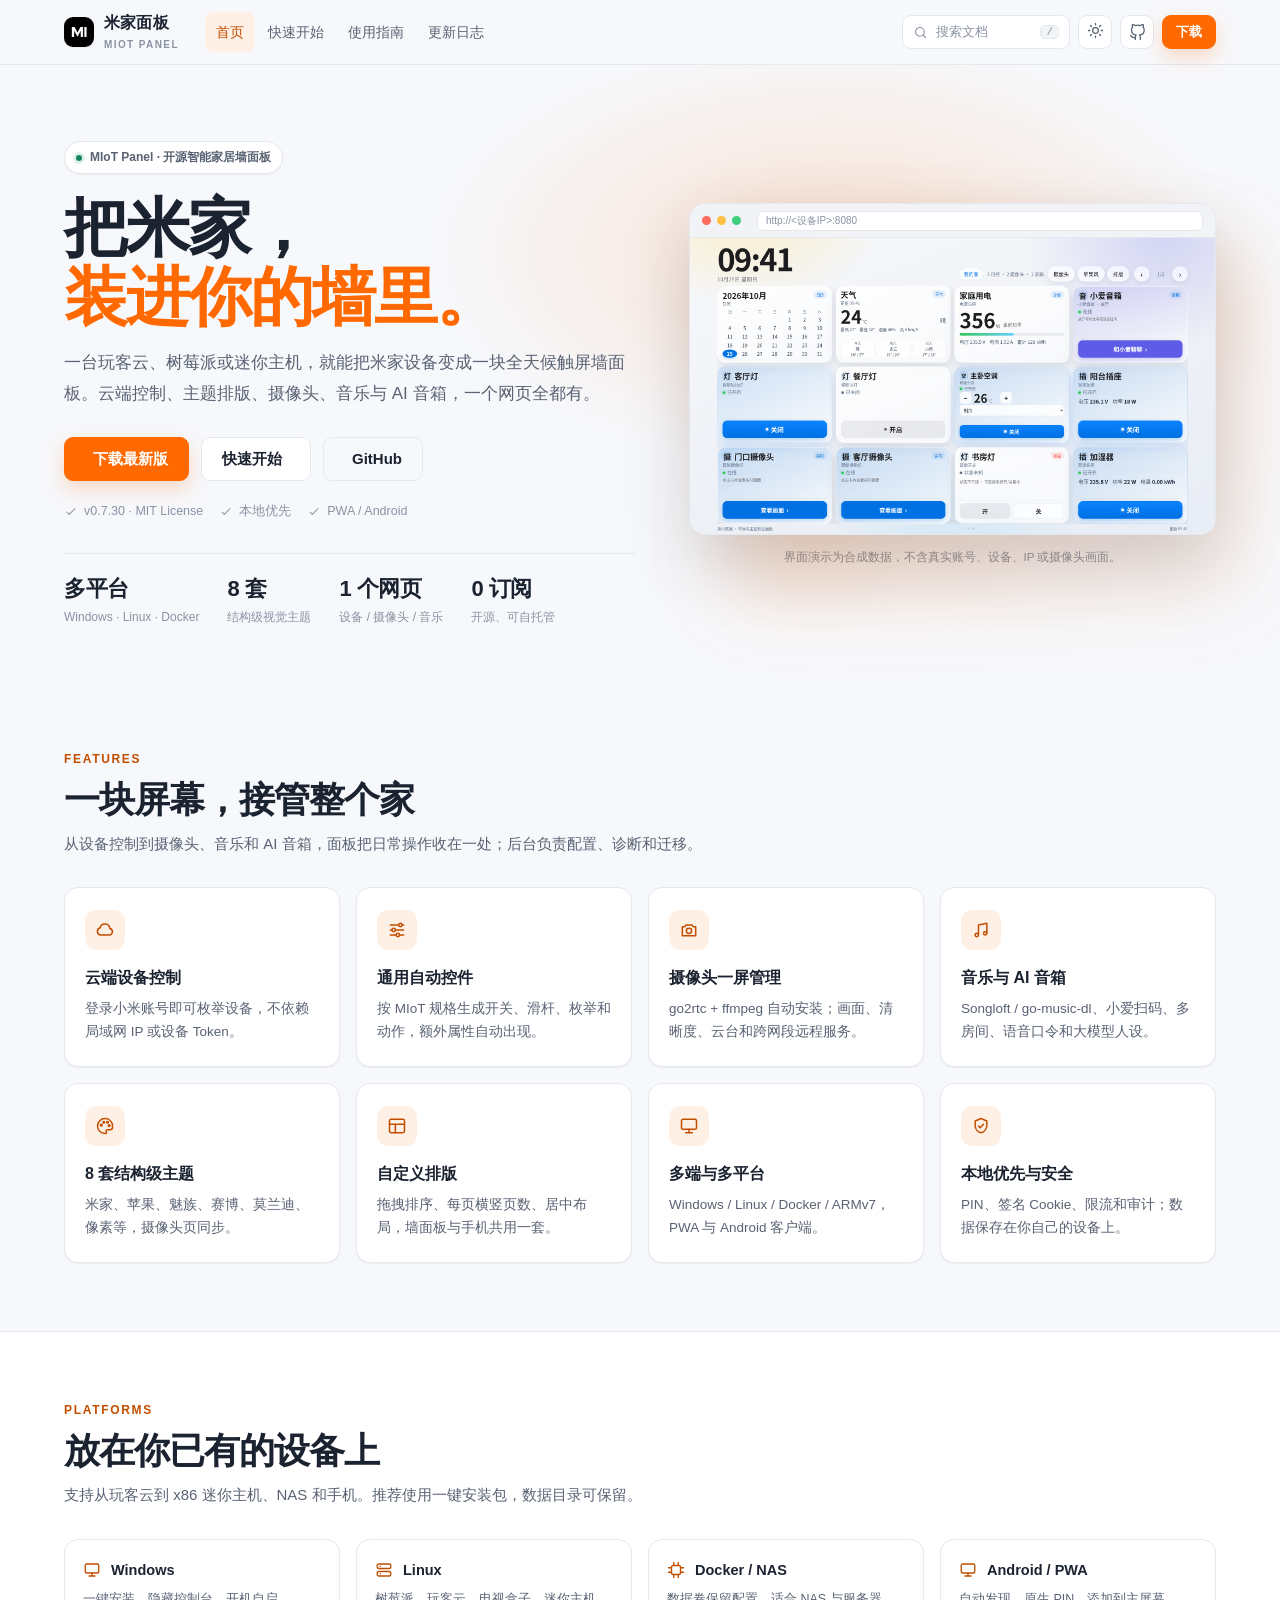
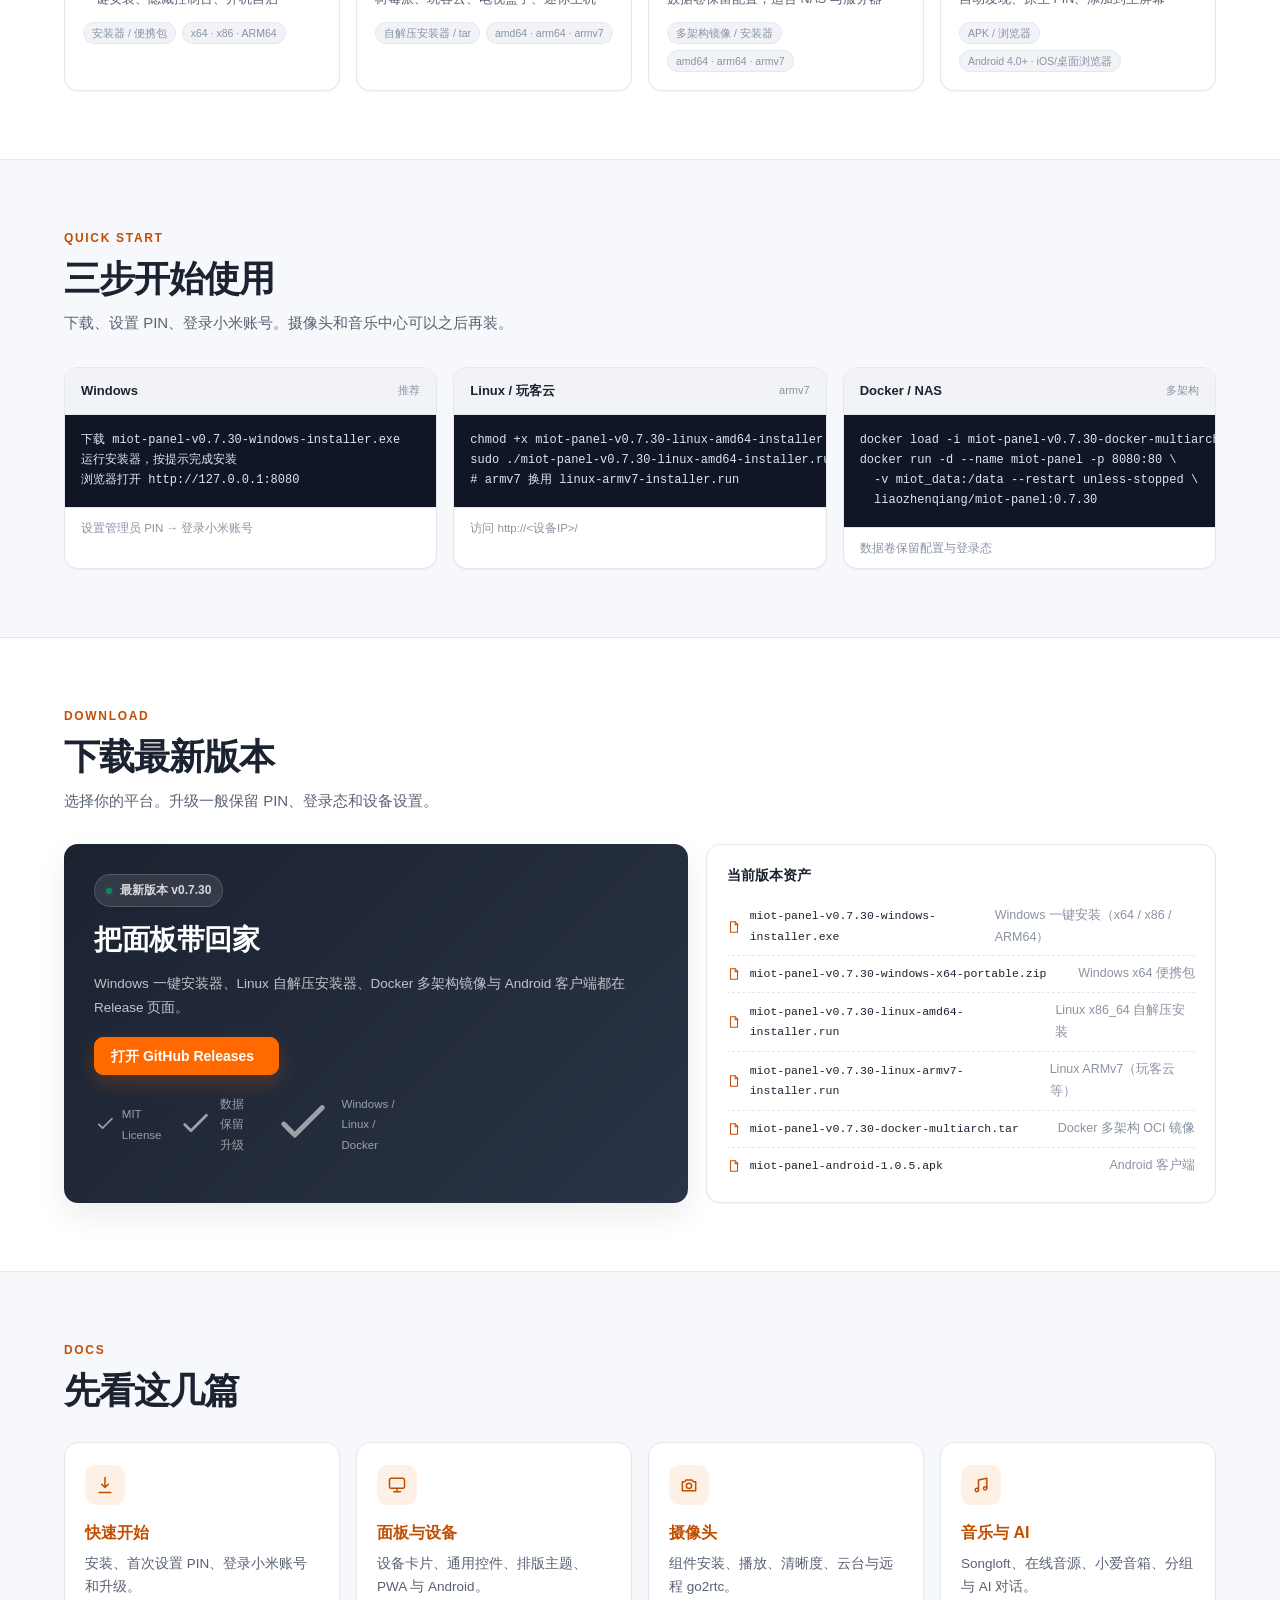
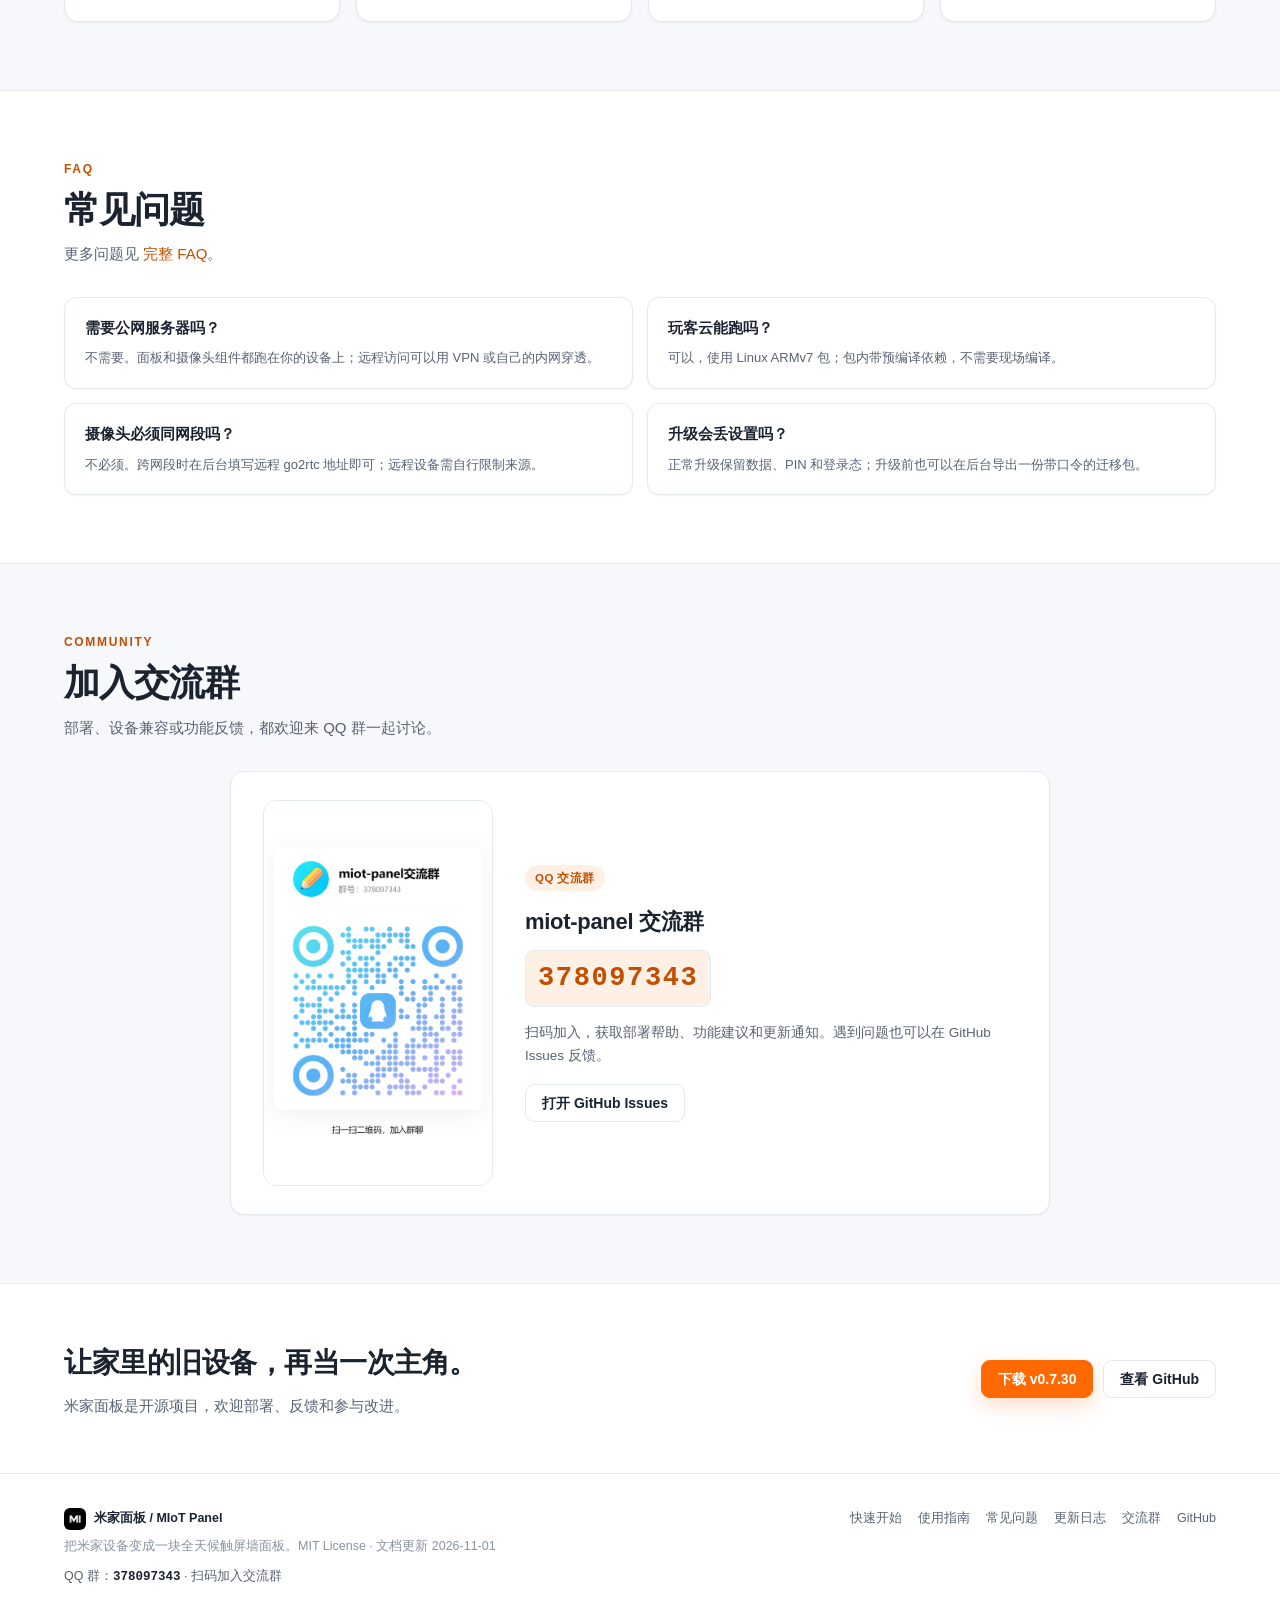
==== commit 9d1c3538: "Release v0.7.30: stop the camera bridge from dying on Linux and ARM v0.7.29 referenced port_file on " ====
--- a/docs/index.html
+++ b/docs/index.html
@@ -66,7 +66,7 @@
           <a class="btn ghost" href="https://github.com/liaozhenqiang/miot-panel" target="_blank" rel="noopener"><svg viewBox="0 0 24 24" fill="none" stroke="currentColor" stroke-width="1.8" stroke-linecap="round" stroke-linejoin="round" aria-hidden="true"><path d="M9 19c-5 1.5-5-2.5-7-3m14 6v-3.9a3.4 3.4 0 0 0-1-2.6c3.2-.4 6.5-1.6 6.5-7.2A5.6 5.6 0 0 0 20 4.6 5.2 5.2 0 0 0 19.9.8S18.6.4 16 2.2a13.4 13.4 0 0 0-7 0C6.4.4 5.1.8 5.1.8A5.2 5.2 0 0 0 5 4.6a5.6 5.6 0 0 0-1.5 3.9c0 5.5 3.3 6.8 6.5 7.2A3.4 3.4 0 0 0 9 18.3V22"/></svg> GitHub</a>
         </div>
         <div class="hero-meta">
-          <span><svg viewBox="0 0 24 24" fill="none" stroke="currentColor" stroke-width="1.8" stroke-linecap="round" stroke-linejoin="round" aria-hidden="true"><path d="m5 12 4 4L19 6"/></svg> v0.7.29 · MIT License</span>
+          <span><svg viewBox="0 0 24 24" fill="none" stroke="currentColor" stroke-width="1.8" stroke-linecap="round" stroke-linejoin="round" aria-hidden="true"><path d="m5 12 4 4L19 6"/></svg> v0.7.30 · MIT License</span>
           <span><svg viewBox="0 0 24 24" fill="none" stroke="currentColor" stroke-width="1.8" stroke-linecap="round" stroke-linejoin="round" aria-hidden="true"><path d="m5 12 4 4L19 6"/></svg> 本地优先</span>
           <span><svg viewBox="0 0 24 24" fill="none" stroke="currentColor" stroke-width="1.8" stroke-linecap="round" stroke-linejoin="round" aria-hidden="true"><path d="m5 12 4 4L19 6"/></svg> PWA / Android</span>
         </div>
@@ -106,16 +106,16 @@
   <div class="container">
     <div class="section-head"><div class="kicker">Quick start</div><h2>三步开始使用</h2><p>下载、设置 PIN、登录小米账号。摄像头和音乐中心可以之后再装。</p></div>
     <div class="quick-grid">
-      <div class="code-card"><div class="code-head">Windows <span class="tag">推荐</span></div><pre><code>下载 miot-panel-v0.7.29-windows-installer.exe
+      <div class="code-card"><div class="code-head">Windows <span class="tag">推荐</span></div><pre><code>下载 miot-panel-v0.7.30-windows-installer.exe
 运行安装器，按提示完成安装
 浏览器打开 http://127.0.0.1:8080</code></pre><div class="code-foot">设置管理员 PIN → 登录小米账号</div></div>
-      <div class="code-card"><div class="code-head">Linux / 玩客云 <span class="tag">armv7</span></div><pre><code>chmod +x miot-panel-v0.7.29-linux-amd64-installer.run
-sudo ./miot-panel-v0.7.29-linux-amd64-installer.run
+      <div class="code-card"><div class="code-head">Linux / 玩客云 <span class="tag">armv7</span></div><pre><code>chmod +x miot-panel-v0.7.30-linux-amd64-installer.run
+sudo ./miot-panel-v0.7.30-linux-amd64-installer.run
 # armv7 换用 linux-armv7-installer.run</code></pre><div class="code-foot">访问 http://&lt;设备IP&gt;/</div></div>
-      <div class="code-card"><div class="code-head">Docker / NAS <span class="tag">多架构</span></div><pre><code>docker load -i miot-panel-v0.7.29-docker-multiarch.tar
+      <div class="code-card"><div class="code-head">Docker / NAS <span class="tag">多架构</span></div><pre><code>docker load -i miot-panel-v0.7.30-docker-multiarch.tar
 docker run -d --name miot-panel -p 8080:80 \
   -v miot_data:/data --restart unless-stopped \
-  liaozhenqiang/miot-panel:0.7.29</code></pre><div class="code-foot">数据卷保留配置与登录态</div></div>
+  liaozhenqiang/miot-panel:0.7.30</code></pre><div class="code-foot">数据卷保留配置与登录态</div></div>
     </div>
   </div>
 </section>
@@ -125,13 +125,13 @@
     <div class="section-head"><div class="kicker">Download</div><h2>下载最新版本</h2><p>选择你的平台。升级一般保留 PIN、登录态和设备设置。</p></div>
     <div class="download-wrap">
       <div class="download-main">
-        <span class="eyebrow" style="background:rgba(255,255,255,.1);border-color:rgba(255,255,255,.16);color:rgba(255,255,255,.8)"><span class="dot"></span>最新版本 v0.7.29</span>
+        <span class="eyebrow" style="background:rgba(255,255,255,.1);border-color:rgba(255,255,255,.16);color:rgba(255,255,255,.8)"><span class="dot"></span>最新版本 v0.7.30</span>
         <h2>把面板带回家</h2>
         <p>Windows 一键安装器、Linux 自解压安装器、Docker 多架构镜像与 Android 客户端都在 Release 页面。</p>
         <a class="btn primary" href="https://github.com/liaozhenqiang/miot-panel/releases/latest" target="_blank" rel="noopener">打开 GitHub Releases <svg viewBox="0 0 24 24" fill="none" stroke="currentColor" stroke-width="1.8" stroke-linecap="round" stroke-linejoin="round" aria-hidden="true"><path d="M5 12h14m-5-5 5 5-5 5"/></svg></a>
         <div class="meta"><span><svg viewBox="0 0 24 24" fill="none" stroke="currentColor" stroke-width="1.8" stroke-linecap="round" stroke-linejoin="round" aria-hidden="true"><path d="m5 12 4 4L19 6"/></svg> MIT License</span><span><svg viewBox="0 0 24 24" fill="none" stroke="currentColor" stroke-width="1.8" stroke-linecap="round" stroke-linejoin="round" aria-hidden="true"><path d="m5 12 4 4L19 6"/></svg> 数据保留升级</span><span><svg viewBox="0 0 24 24" fill="none" stroke="currentColor" stroke-width="1.8" stroke-linecap="round" stroke-linejoin="round" aria-hidden="true"><path d="m5 12 4 4L19 6"/></svg> Windows / Linux / Docker</span></div>
       </div>
-      <div class="download-list"><h3>当前版本资产</h3><div class="asset"><svg viewBox="0 0 24 24" fill="none" stroke="currentColor" stroke-width="1.8" stroke-linecap="round" stroke-linejoin="round" aria-hidden="true"><path d="M6 3h8l4 4v14H6z"/><path d="M14 3v5h5"/></svg><code>miot-panel-v0.7.29-windows-installer.exe</code><span style="margin-left:auto;color:var(--text-3)">Windows 一键安装（x64 / x86 / ARM64）</span></div><div class="asset"><svg viewBox="0 0 24 24" fill="none" stroke="currentColor" stroke-width="1.8" stroke-linecap="round" stroke-linejoin="round" aria-hidden="true"><path d="M6 3h8l4 4v14H6z"/><path d="M14 3v5h5"/></svg><code>miot-panel-v0.7.29-windows-x64-portable.zip</code><span style="margin-left:auto;color:var(--text-3)">Windows x64 便携包</span></div><div class="asset"><svg viewBox="0 0 24 24" fill="none" stroke="currentColor" stroke-width="1.8" stroke-linecap="round" stroke-linejoin="round" aria-hidden="true"><path d="M6 3h8l4 4v14H6z"/><path d="M14 3v5h5"/></svg><code>miot-panel-v0.7.29-linux-amd64-installer.run</code><span style="margin-left:auto;color:var(--text-3)">Linux x86_64 自解压安装</span></div><div class="asset"><svg viewBox="0 0 24 24" fill="none" stroke="currentColor" stroke-width="1.8" stroke-linecap="round" stroke-linejoin="round" aria-hidden="true"><path d="M6 3h8l4 4v14H6z"/><path d="M14 3v5h5"/></svg><code>miot-panel-v0.7.29-linux-armv7-installer.run</code><span style="margin-left:auto;color:var(--text-3)">Linux ARMv7（玩客云等）</span></div><div class="asset"><svg viewBox="0 0 24 24" fill="none" stroke="currentColor" stroke-width="1.8" stroke-linecap="round" stroke-linejoin="round" aria-hidden="true"><path d="M6 3h8l4 4v14H6z"/><path d="M14 3v5h5"/></svg><code>miot-panel-v0.7.29-docker-multiarch.tar</code><span style="margin-left:auto;color:var(--text-3)">Docker 多架构 OCI 镜像</span></div><div class="asset"><svg viewBox="0 0 24 24" fill="none" stroke="currentColor" stroke-width="1.8" stroke-linecap="round" stroke-linejoin="round" aria-hidden="true"><path d="M6 3h8l4 4v14H6z"/><path d="M14 3v5h5"/></svg><code>miot-panel-android-1.0.5.apk</code><span style="margin-left:auto;color:var(--text-3)">Android 客户端</span></div></div>
+      <div class="download-list"><h3>当前版本资产</h3><div class="asset"><svg viewBox="0 0 24 24" fill="none" stroke="currentColor" stroke-width="1.8" stroke-linecap="round" stroke-linejoin="round" aria-hidden="true"><path d="M6 3h8l4 4v14H6z"/><path d="M14 3v5h5"/></svg><code>miot-panel-v0.7.30-windows-installer.exe</code><span style="margin-left:auto;color:var(--text-3)">Windows 一键安装（x64 / x86 / ARM64）</span></div><div class="asset"><svg viewBox="0 0 24 24" fill="none" stroke="currentColor" stroke-width="1.8" stroke-linecap="round" stroke-linejoin="round" aria-hidden="true"><path d="M6 3h8l4 4v14H6z"/><path d="M14 3v5h5"/></svg><code>miot-panel-v0.7.30-windows-x64-portable.zip</code><span style="margin-left:auto;color:var(--text-3)">Windows x64 便携包</span></div><div class="asset"><svg viewBox="0 0 24 24" fill="none" stroke="currentColor" stroke-width="1.8" stroke-linecap="round" stroke-linejoin="round" aria-hidden="true"><path d="M6 3h8l4 4v14H6z"/><path d="M14 3v5h5"/></svg><code>miot-panel-v0.7.30-linux-amd64-installer.run</code><span style="margin-left:auto;color:var(--text-3)">Linux x86_64 自解压安装</span></div><div class="asset"><svg viewBox="0 0 24 24" fill="none" stroke="currentColor" stroke-width="1.8" stroke-linecap="round" stroke-linejoin="round" aria-hidden="true"><path d="M6 3h8l4 4v14H6z"/><path d="M14 3v5h5"/></svg><code>miot-panel-v0.7.30-linux-armv7-installer.run</code><span style="margin-left:auto;color:var(--text-3)">Linux ARMv7（玩客云等）</span></div><div class="asset"><svg viewBox="0 0 24 24" fill="none" stroke="currentColor" stroke-width="1.8" stroke-linecap="round" stroke-linejoin="round" aria-hidden="true"><path d="M6 3h8l4 4v14H6z"/><path d="M14 3v5h5"/></svg><code>miot-panel-v0.7.30-docker-multiarch.tar</code><span style="margin-left:auto;color:var(--text-3)">Docker 多架构 OCI 镜像</span></div><div class="asset"><svg viewBox="0 0 24 24" fill="none" stroke="currentColor" stroke-width="1.8" stroke-linecap="round" stroke-linejoin="round" aria-hidden="true"><path d="M6 3h8l4 4v14H6z"/><path d="M14 3v5h5"/></svg><code>miot-panel-android-1.0.5.apk</code><span style="margin-left:auto;color:var(--text-3)">Android 客户端</span></div></div>
     </div>
   </div>
 </section>
@@ -179,7 +179,7 @@
 <section class="cta-band">
   <div class="container cta-inner">
     <div><h2>让家里的旧设备，再当一次主角。</h2><p>米家面板是开源项目，欢迎部署、反馈和参与改进。</p></div>
-    <div class="cta-actions"><a class="btn primary" href="https://github.com/liaozhenqiang/miot-panel/releases/latest" target="_blank" rel="noopener">下载 v0.7.29</a><a class="btn" href="https://github.com/liaozhenqiang/miot-panel" target="_blank" rel="noopener">查看 GitHub</a></div>
+    <div class="cta-actions"><a class="btn primary" href="https://github.com/liaozhenqiang/miot-panel/releases/latest" target="_blank" rel="noopener">下载 v0.7.30</a><a class="btn" href="https://github.com/liaozhenqiang/miot-panel" target="_blank" rel="noopener">查看 GitHub</a></div>
   </div>
 </section>
 </main>
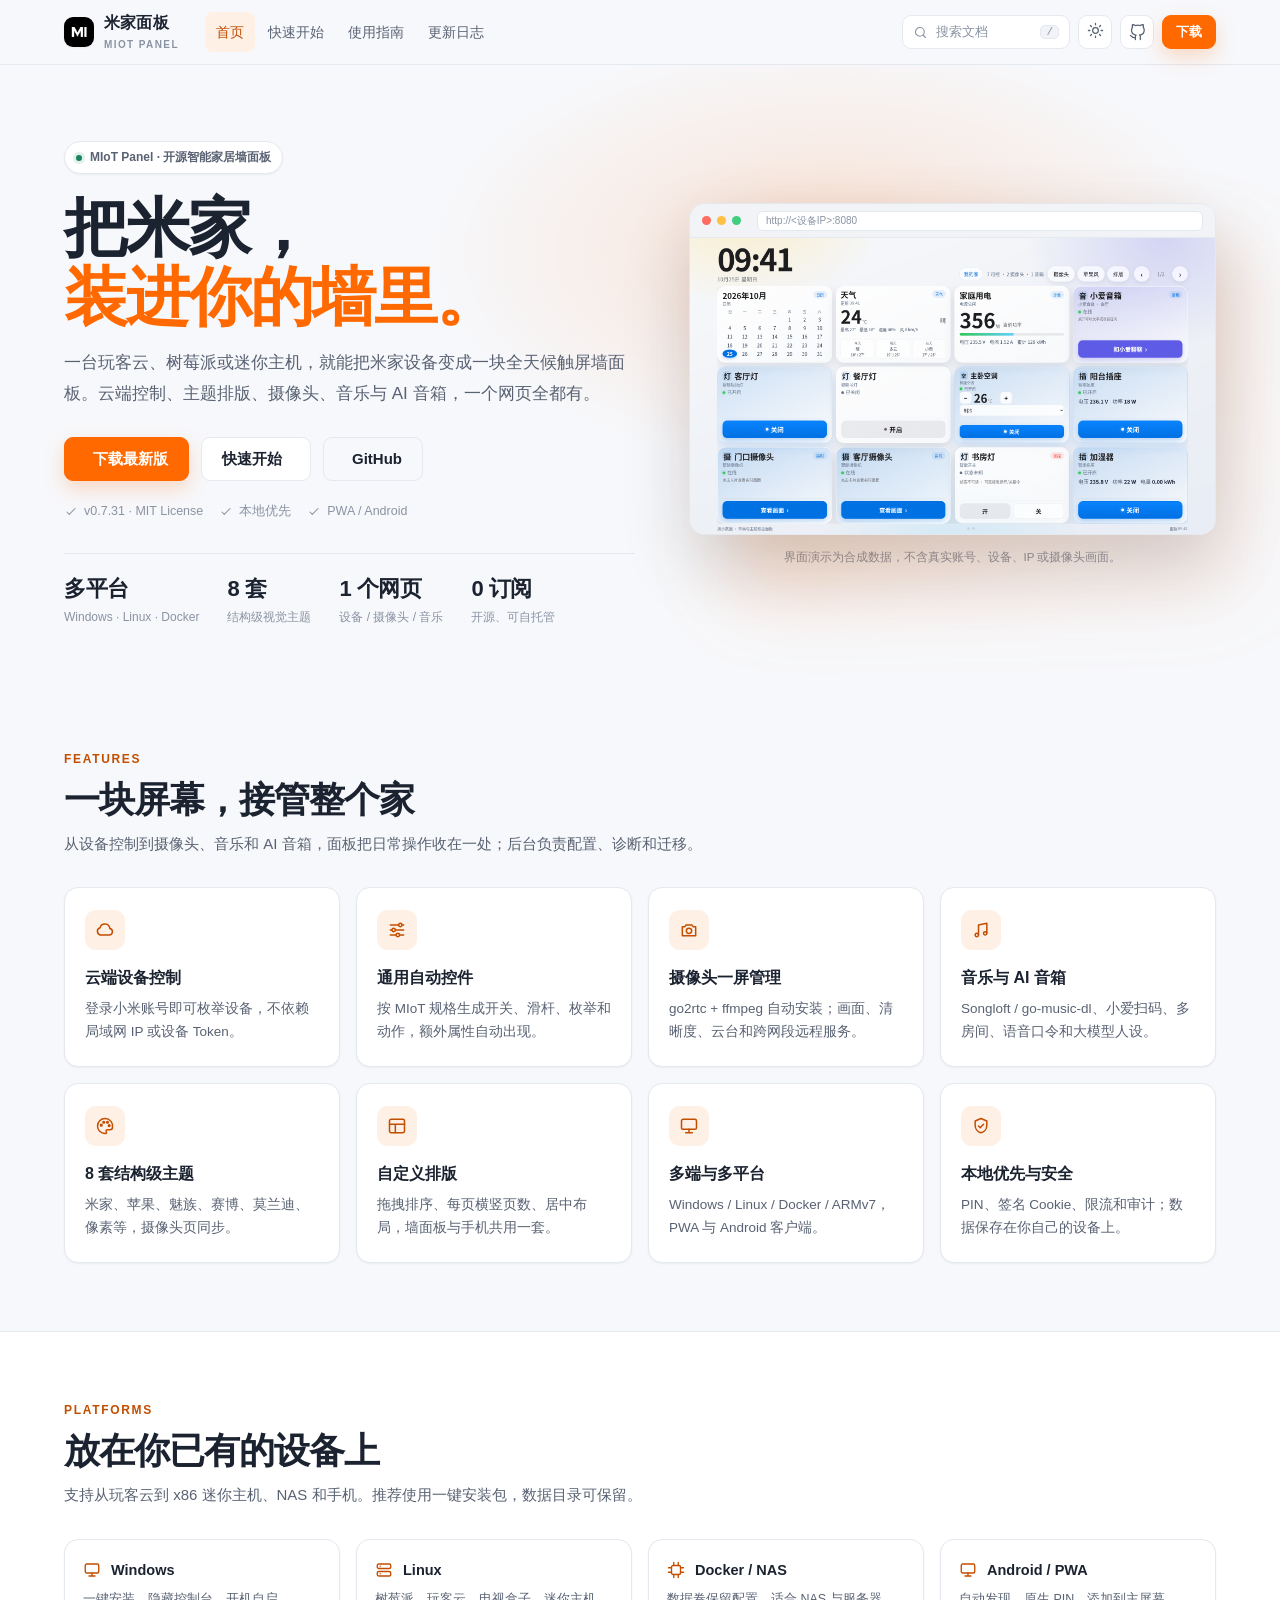
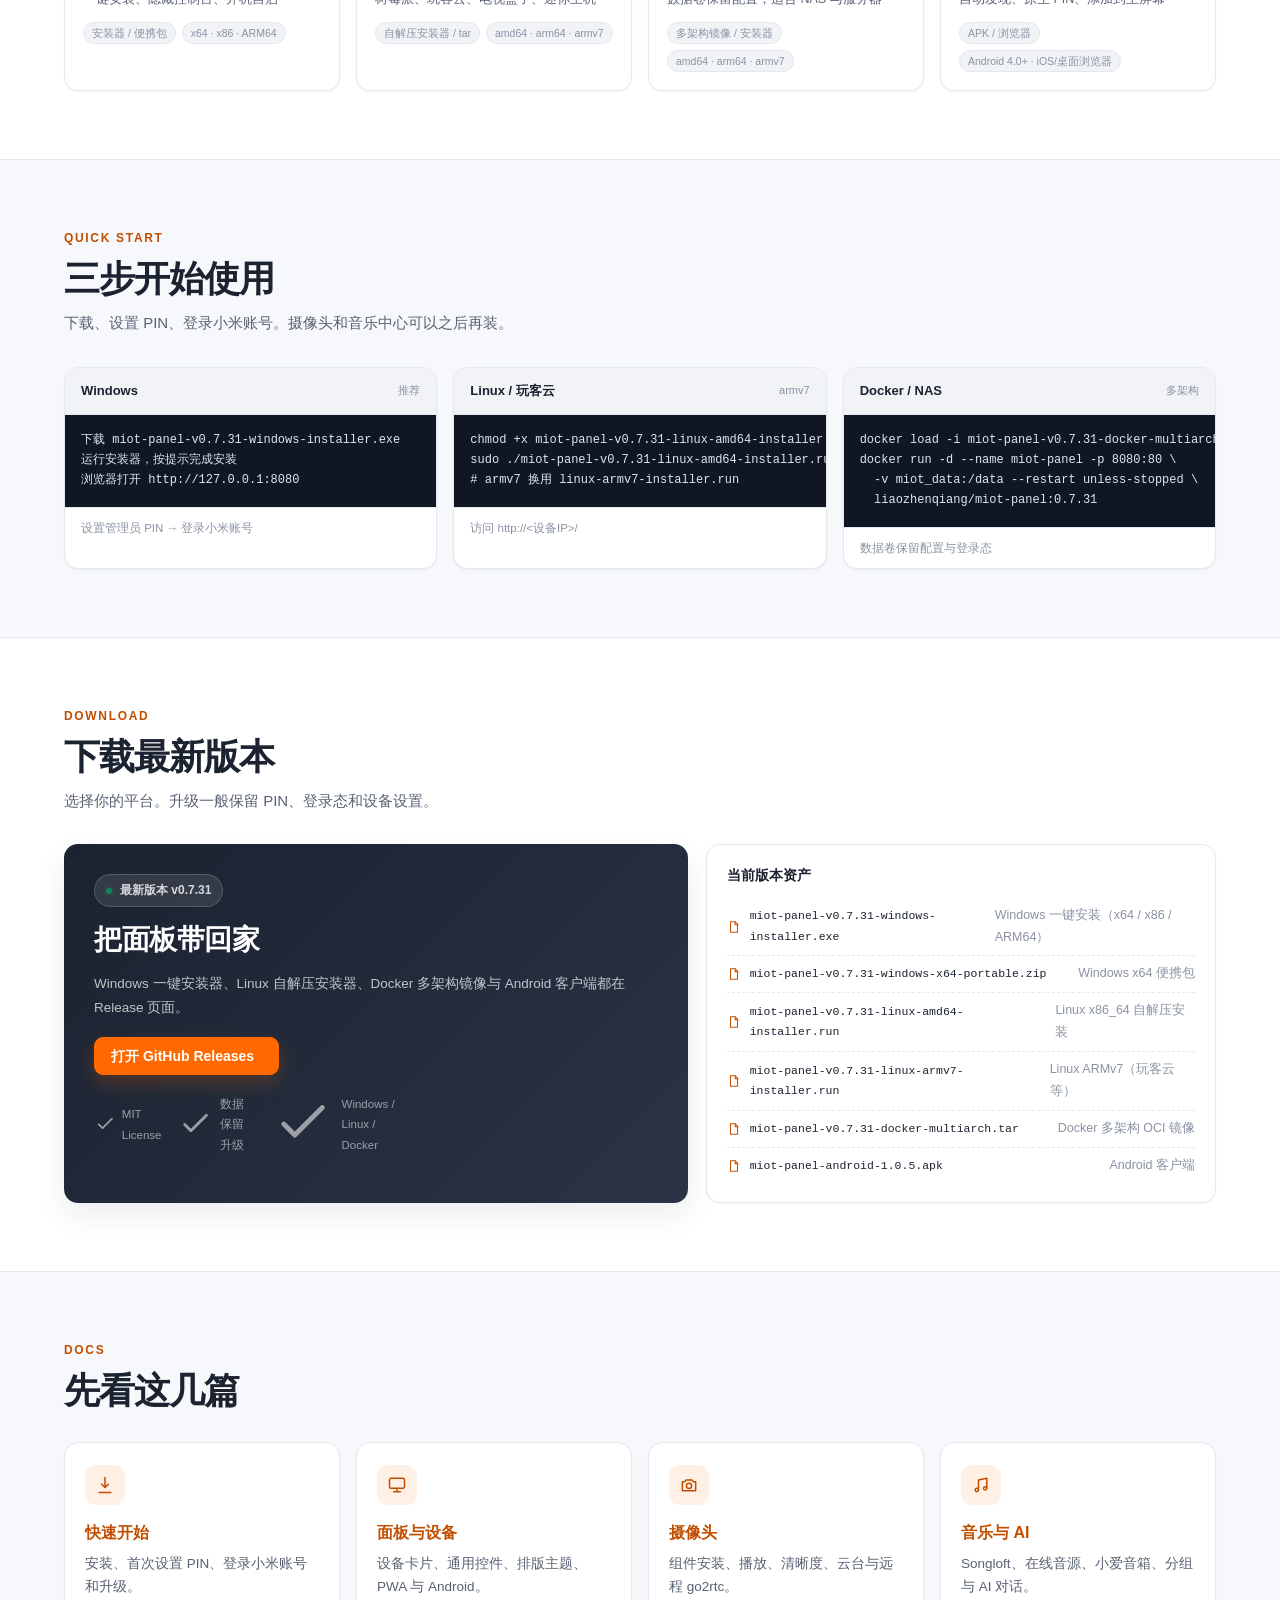
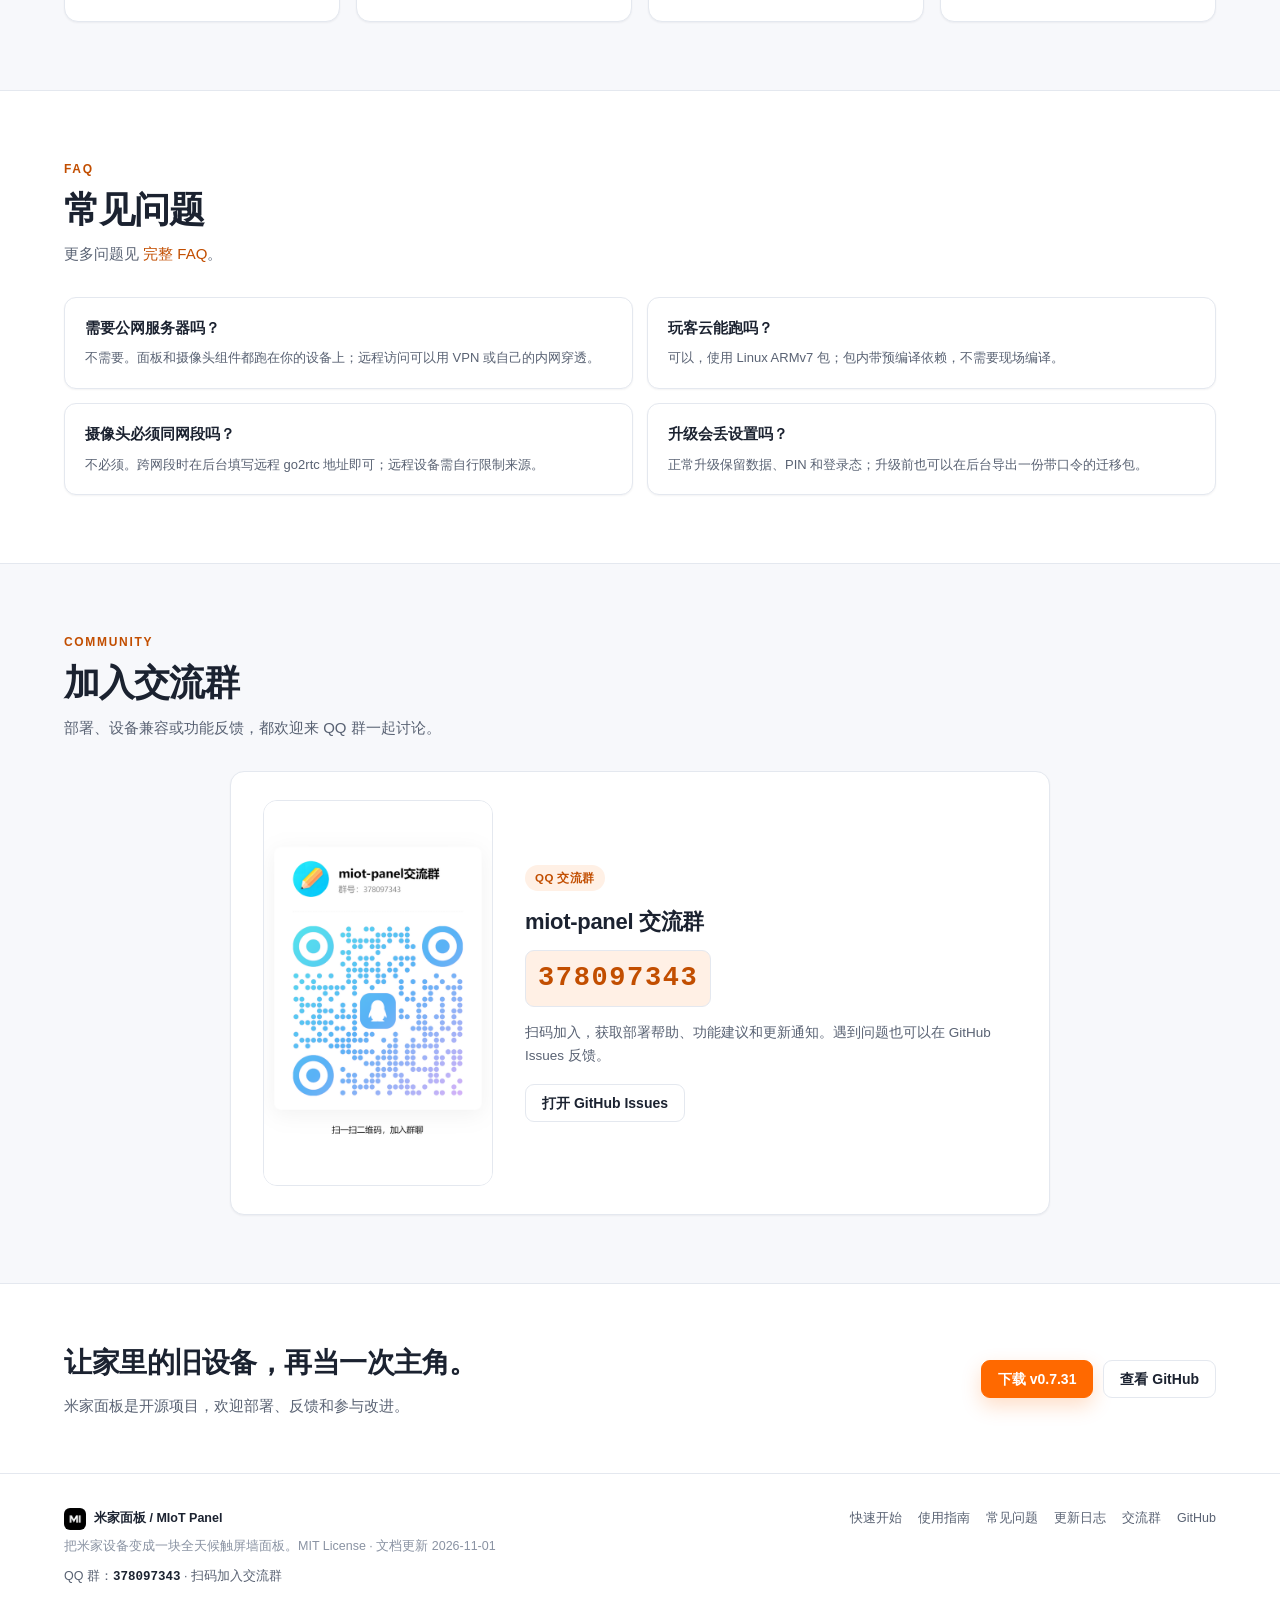
==== commit 9689d40d: "Release v0.7.31: self-heal the uClibc loader link on glibc ARM hosts On Armbian-based devices like t" ====
--- a/docs/index.html
+++ b/docs/index.html
@@ -66,7 +66,7 @@
           <a class="btn ghost" href="https://github.com/liaozhenqiang/miot-panel" target="_blank" rel="noopener"><svg viewBox="0 0 24 24" fill="none" stroke="currentColor" stroke-width="1.8" stroke-linecap="round" stroke-linejoin="round" aria-hidden="true"><path d="M9 19c-5 1.5-5-2.5-7-3m14 6v-3.9a3.4 3.4 0 0 0-1-2.6c3.2-.4 6.5-1.6 6.5-7.2A5.6 5.6 0 0 0 20 4.6 5.2 5.2 0 0 0 19.9.8S18.6.4 16 2.2a13.4 13.4 0 0 0-7 0C6.4.4 5.1.8 5.1.8A5.2 5.2 0 0 0 5 4.6a5.6 5.6 0 0 0-1.5 3.9c0 5.5 3.3 6.8 6.5 7.2A3.4 3.4 0 0 0 9 18.3V22"/></svg> GitHub</a>
         </div>
         <div class="hero-meta">
-          <span><svg viewBox="0 0 24 24" fill="none" stroke="currentColor" stroke-width="1.8" stroke-linecap="round" stroke-linejoin="round" aria-hidden="true"><path d="m5 12 4 4L19 6"/></svg> v0.7.30 · MIT License</span>
+          <span><svg viewBox="0 0 24 24" fill="none" stroke="currentColor" stroke-width="1.8" stroke-linecap="round" stroke-linejoin="round" aria-hidden="true"><path d="m5 12 4 4L19 6"/></svg> v0.7.31 · MIT License</span>
           <span><svg viewBox="0 0 24 24" fill="none" stroke="currentColor" stroke-width="1.8" stroke-linecap="round" stroke-linejoin="round" aria-hidden="true"><path d="m5 12 4 4L19 6"/></svg> 本地优先</span>
           <span><svg viewBox="0 0 24 24" fill="none" stroke="currentColor" stroke-width="1.8" stroke-linecap="round" stroke-linejoin="round" aria-hidden="true"><path d="m5 12 4 4L19 6"/></svg> PWA / Android</span>
         </div>
@@ -106,16 +106,16 @@
   <div class="container">
     <div class="section-head"><div class="kicker">Quick start</div><h2>三步开始使用</h2><p>下载、设置 PIN、登录小米账号。摄像头和音乐中心可以之后再装。</p></div>
     <div class="quick-grid">
-      <div class="code-card"><div class="code-head">Windows <span class="tag">推荐</span></div><pre><code>下载 miot-panel-v0.7.30-windows-installer.exe
+      <div class="code-card"><div class="code-head">Windows <span class="tag">推荐</span></div><pre><code>下载 miot-panel-v0.7.31-windows-installer.exe
 运行安装器，按提示完成安装
 浏览器打开 http://127.0.0.1:8080</code></pre><div class="code-foot">设置管理员 PIN → 登录小米账号</div></div>
-      <div class="code-card"><div class="code-head">Linux / 玩客云 <span class="tag">armv7</span></div><pre><code>chmod +x miot-panel-v0.7.30-linux-amd64-installer.run
-sudo ./miot-panel-v0.7.30-linux-amd64-installer.run
+      <div class="code-card"><div class="code-head">Linux / 玩客云 <span class="tag">armv7</span></div><pre><code>chmod +x miot-panel-v0.7.31-linux-amd64-installer.run
+sudo ./miot-panel-v0.7.31-linux-amd64-installer.run
 # armv7 换用 linux-armv7-installer.run</code></pre><div class="code-foot">访问 http://&lt;设备IP&gt;/</div></div>
-      <div class="code-card"><div class="code-head">Docker / NAS <span class="tag">多架构</span></div><pre><code>docker load -i miot-panel-v0.7.30-docker-multiarch.tar
+      <div class="code-card"><div class="code-head">Docker / NAS <span class="tag">多架构</span></div><pre><code>docker load -i miot-panel-v0.7.31-docker-multiarch.tar
 docker run -d --name miot-panel -p 8080:80 \
   -v miot_data:/data --restart unless-stopped \
-  liaozhenqiang/miot-panel:0.7.30</code></pre><div class="code-foot">数据卷保留配置与登录态</div></div>
+  liaozhenqiang/miot-panel:0.7.31</code></pre><div class="code-foot">数据卷保留配置与登录态</div></div>
     </div>
   </div>
 </section>
@@ -125,13 +125,13 @@
     <div class="section-head"><div class="kicker">Download</div><h2>下载最新版本</h2><p>选择你的平台。升级一般保留 PIN、登录态和设备设置。</p></div>
     <div class="download-wrap">
       <div class="download-main">
-        <span class="eyebrow" style="background:rgba(255,255,255,.1);border-color:rgba(255,255,255,.16);color:rgba(255,255,255,.8)"><span class="dot"></span>最新版本 v0.7.30</span>
+        <span class="eyebrow" style="background:rgba(255,255,255,.1);border-color:rgba(255,255,255,.16);color:rgba(255,255,255,.8)"><span class="dot"></span>最新版本 v0.7.31</span>
         <h2>把面板带回家</h2>
         <p>Windows 一键安装器、Linux 自解压安装器、Docker 多架构镜像与 Android 客户端都在 Release 页面。</p>
         <a class="btn primary" href="https://github.com/liaozhenqiang/miot-panel/releases/latest" target="_blank" rel="noopener">打开 GitHub Releases <svg viewBox="0 0 24 24" fill="none" stroke="currentColor" stroke-width="1.8" stroke-linecap="round" stroke-linejoin="round" aria-hidden="true"><path d="M5 12h14m-5-5 5 5-5 5"/></svg></a>
         <div class="meta"><span><svg viewBox="0 0 24 24" fill="none" stroke="currentColor" stroke-width="1.8" stroke-linecap="round" stroke-linejoin="round" aria-hidden="true"><path d="m5 12 4 4L19 6"/></svg> MIT License</span><span><svg viewBox="0 0 24 24" fill="none" stroke="currentColor" stroke-width="1.8" stroke-linecap="round" stroke-linejoin="round" aria-hidden="true"><path d="m5 12 4 4L19 6"/></svg> 数据保留升级</span><span><svg viewBox="0 0 24 24" fill="none" stroke="currentColor" stroke-width="1.8" stroke-linecap="round" stroke-linejoin="round" aria-hidden="true"><path d="m5 12 4 4L19 6"/></svg> Windows / Linux / Docker</span></div>
       </div>
-      <div class="download-list"><h3>当前版本资产</h3><div class="asset"><svg viewBox="0 0 24 24" fill="none" stroke="currentColor" stroke-width="1.8" stroke-linecap="round" stroke-linejoin="round" aria-hidden="true"><path d="M6 3h8l4 4v14H6z"/><path d="M14 3v5h5"/></svg><code>miot-panel-v0.7.30-windows-installer.exe</code><span style="margin-left:auto;color:var(--text-3)">Windows 一键安装（x64 / x86 / ARM64）</span></div><div class="asset"><svg viewBox="0 0 24 24" fill="none" stroke="currentColor" stroke-width="1.8" stroke-linecap="round" stroke-linejoin="round" aria-hidden="true"><path d="M6 3h8l4 4v14H6z"/><path d="M14 3v5h5"/></svg><code>miot-panel-v0.7.30-windows-x64-portable.zip</code><span style="margin-left:auto;color:var(--text-3)">Windows x64 便携包</span></div><div class="asset"><svg viewBox="0 0 24 24" fill="none" stroke="currentColor" stroke-width="1.8" stroke-linecap="round" stroke-linejoin="round" aria-hidden="true"><path d="M6 3h8l4 4v14H6z"/><path d="M14 3v5h5"/></svg><code>miot-panel-v0.7.30-linux-amd64-installer.run</code><span style="margin-left:auto;color:var(--text-3)">Linux x86_64 自解压安装</span></div><div class="asset"><svg viewBox="0 0 24 24" fill="none" stroke="currentColor" stroke-width="1.8" stroke-linecap="round" stroke-linejoin="round" aria-hidden="true"><path d="M6 3h8l4 4v14H6z"/><path d="M14 3v5h5"/></svg><code>miot-panel-v0.7.30-linux-armv7-installer.run</code><span style="margin-left:auto;color:var(--text-3)">Linux ARMv7（玩客云等）</span></div><div class="asset"><svg viewBox="0 0 24 24" fill="none" stroke="currentColor" stroke-width="1.8" stroke-linecap="round" stroke-linejoin="round" aria-hidden="true"><path d="M6 3h8l4 4v14H6z"/><path d="M14 3v5h5"/></svg><code>miot-panel-v0.7.30-docker-multiarch.tar</code><span style="margin-left:auto;color:var(--text-3)">Docker 多架构 OCI 镜像</span></div><div class="asset"><svg viewBox="0 0 24 24" fill="none" stroke="currentColor" stroke-width="1.8" stroke-linecap="round" stroke-linejoin="round" aria-hidden="true"><path d="M6 3h8l4 4v14H6z"/><path d="M14 3v5h5"/></svg><code>miot-panel-android-1.0.5.apk</code><span style="margin-left:auto;color:var(--text-3)">Android 客户端</span></div></div>
+      <div class="download-list"><h3>当前版本资产</h3><div class="asset"><svg viewBox="0 0 24 24" fill="none" stroke="currentColor" stroke-width="1.8" stroke-linecap="round" stroke-linejoin="round" aria-hidden="true"><path d="M6 3h8l4 4v14H6z"/><path d="M14 3v5h5"/></svg><code>miot-panel-v0.7.31-windows-installer.exe</code><span style="margin-left:auto;color:var(--text-3)">Windows 一键安装（x64 / x86 / ARM64）</span></div><div class="asset"><svg viewBox="0 0 24 24" fill="none" stroke="currentColor" stroke-width="1.8" stroke-linecap="round" stroke-linejoin="round" aria-hidden="true"><path d="M6 3h8l4 4v14H6z"/><path d="M14 3v5h5"/></svg><code>miot-panel-v0.7.31-windows-x64-portable.zip</code><span style="margin-left:auto;color:var(--text-3)">Windows x64 便携包</span></div><div class="asset"><svg viewBox="0 0 24 24" fill="none" stroke="currentColor" stroke-width="1.8" stroke-linecap="round" stroke-linejoin="round" aria-hidden="true"><path d="M6 3h8l4 4v14H6z"/><path d="M14 3v5h5"/></svg><code>miot-panel-v0.7.31-linux-amd64-installer.run</code><span style="margin-left:auto;color:var(--text-3)">Linux x86_64 自解压安装</span></div><div class="asset"><svg viewBox="0 0 24 24" fill="none" stroke="currentColor" stroke-width="1.8" stroke-linecap="round" stroke-linejoin="round" aria-hidden="true"><path d="M6 3h8l4 4v14H6z"/><path d="M14 3v5h5"/></svg><code>miot-panel-v0.7.31-linux-armv7-installer.run</code><span style="margin-left:auto;color:var(--text-3)">Linux ARMv7（玩客云等）</span></div><div class="asset"><svg viewBox="0 0 24 24" fill="none" stroke="currentColor" stroke-width="1.8" stroke-linecap="round" stroke-linejoin="round" aria-hidden="true"><path d="M6 3h8l4 4v14H6z"/><path d="M14 3v5h5"/></svg><code>miot-panel-v0.7.31-docker-multiarch.tar</code><span style="margin-left:auto;color:var(--text-3)">Docker 多架构 OCI 镜像</span></div><div class="asset"><svg viewBox="0 0 24 24" fill="none" stroke="currentColor" stroke-width="1.8" stroke-linecap="round" stroke-linejoin="round" aria-hidden="true"><path d="M6 3h8l4 4v14H6z"/><path d="M14 3v5h5"/></svg><code>miot-panel-android-1.0.5.apk</code><span style="margin-left:auto;color:var(--text-3)">Android 客户端</span></div></div>
     </div>
   </div>
 </section>
@@ -179,7 +179,7 @@
 <section class="cta-band">
   <div class="container cta-inner">
     <div><h2>让家里的旧设备，再当一次主角。</h2><p>米家面板是开源项目，欢迎部署、反馈和参与改进。</p></div>
-    <div class="cta-actions"><a class="btn primary" href="https://github.com/liaozhenqiang/miot-panel/releases/latest" target="_blank" rel="noopener">下载 v0.7.30</a><a class="btn" href="https://github.com/liaozhenqiang/miot-panel" target="_blank" rel="noopener">查看 GitHub</a></div>
+    <div class="cta-actions"><a class="btn primary" href="https://github.com/liaozhenqiang/miot-panel/releases/latest" target="_blank" rel="noopener">下载 v0.7.31</a><a class="btn" href="https://github.com/liaozhenqiang/miot-panel" target="_blank" rel="noopener">查看 GitHub</a></div>
   </div>
 </section>
 </main>
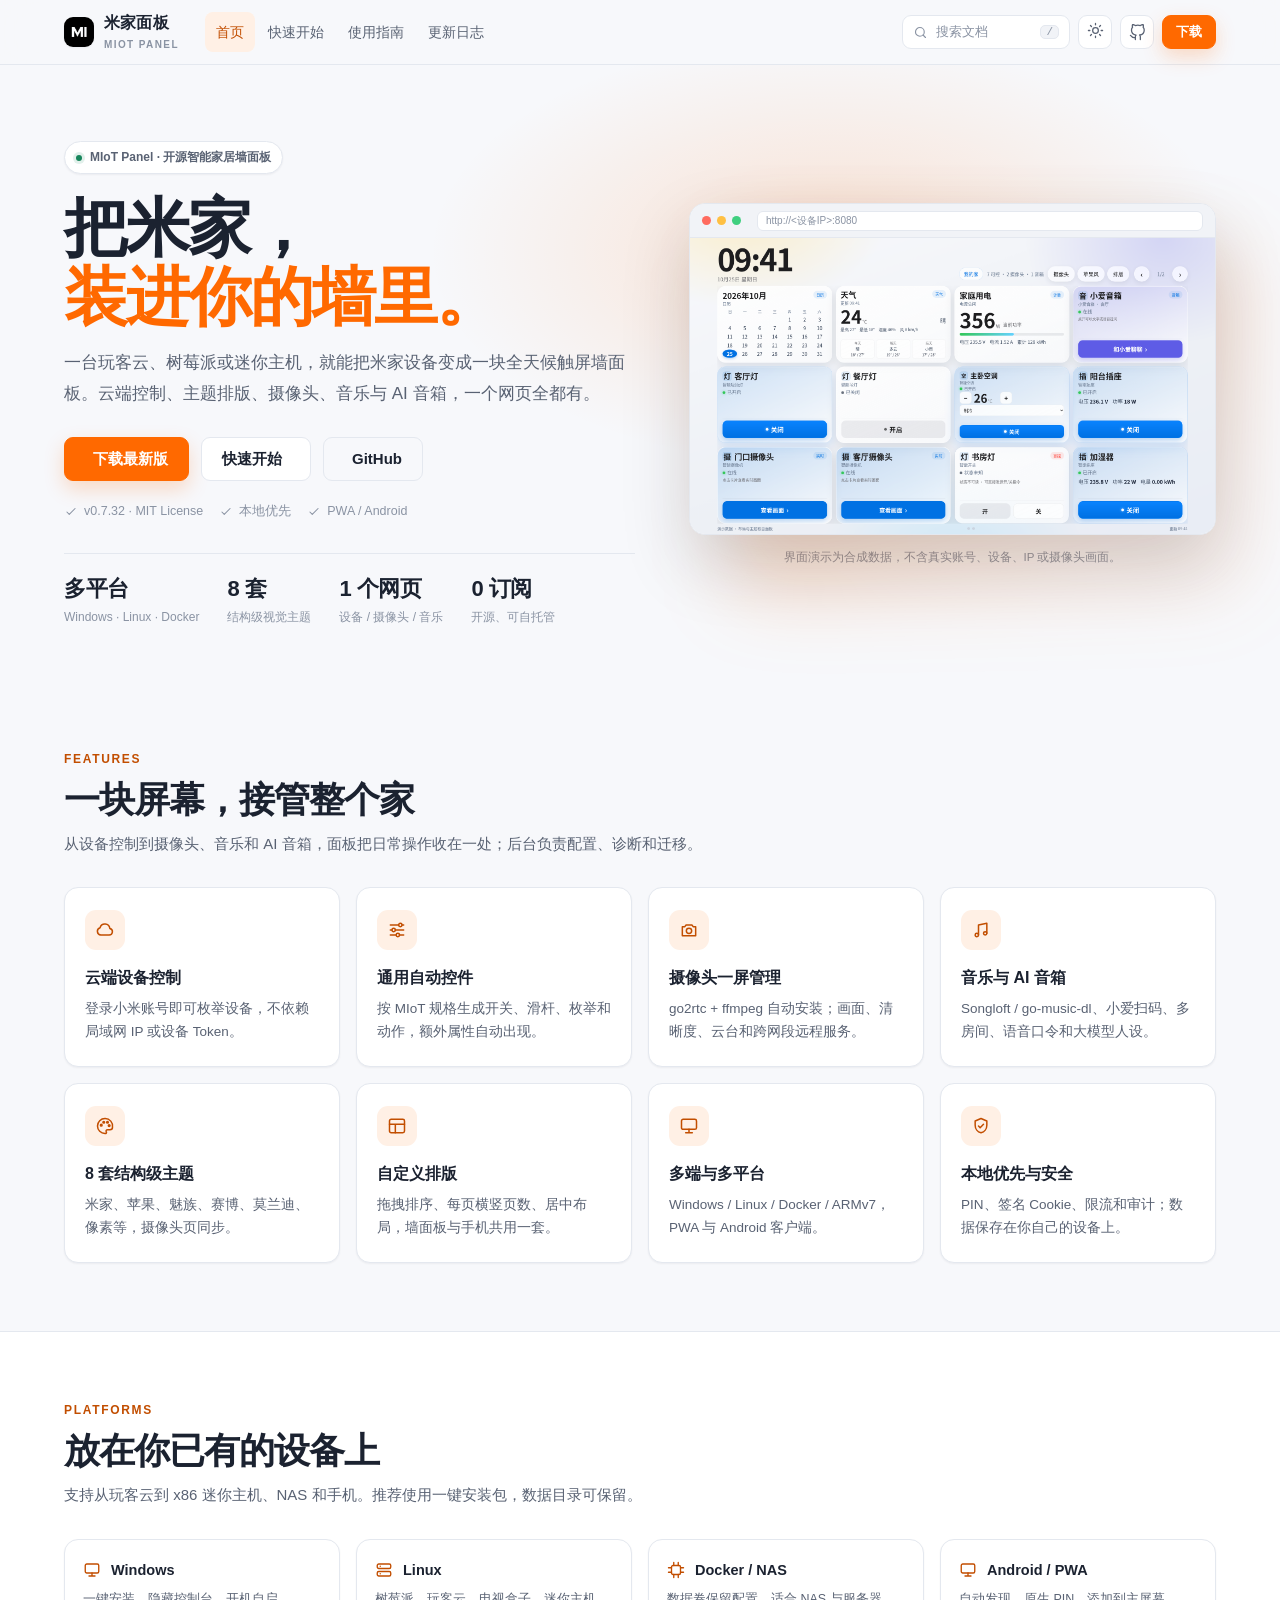
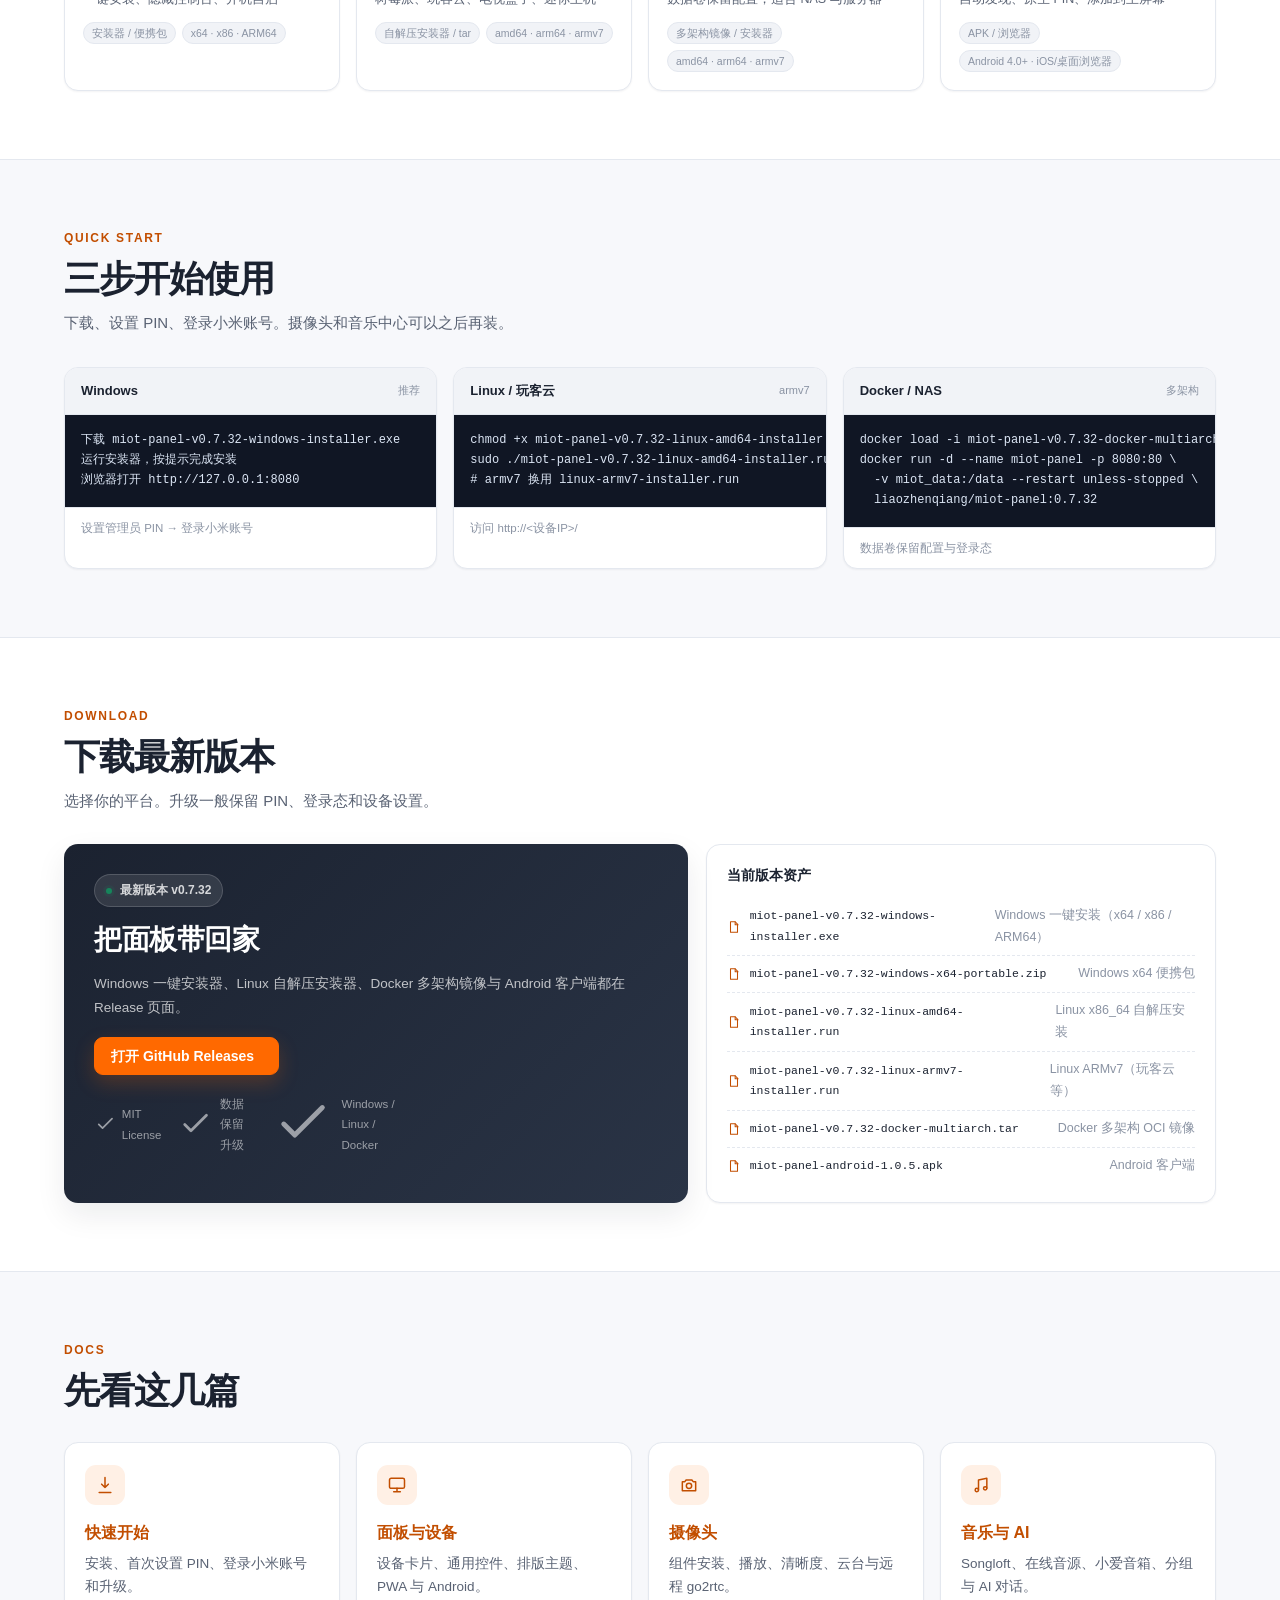
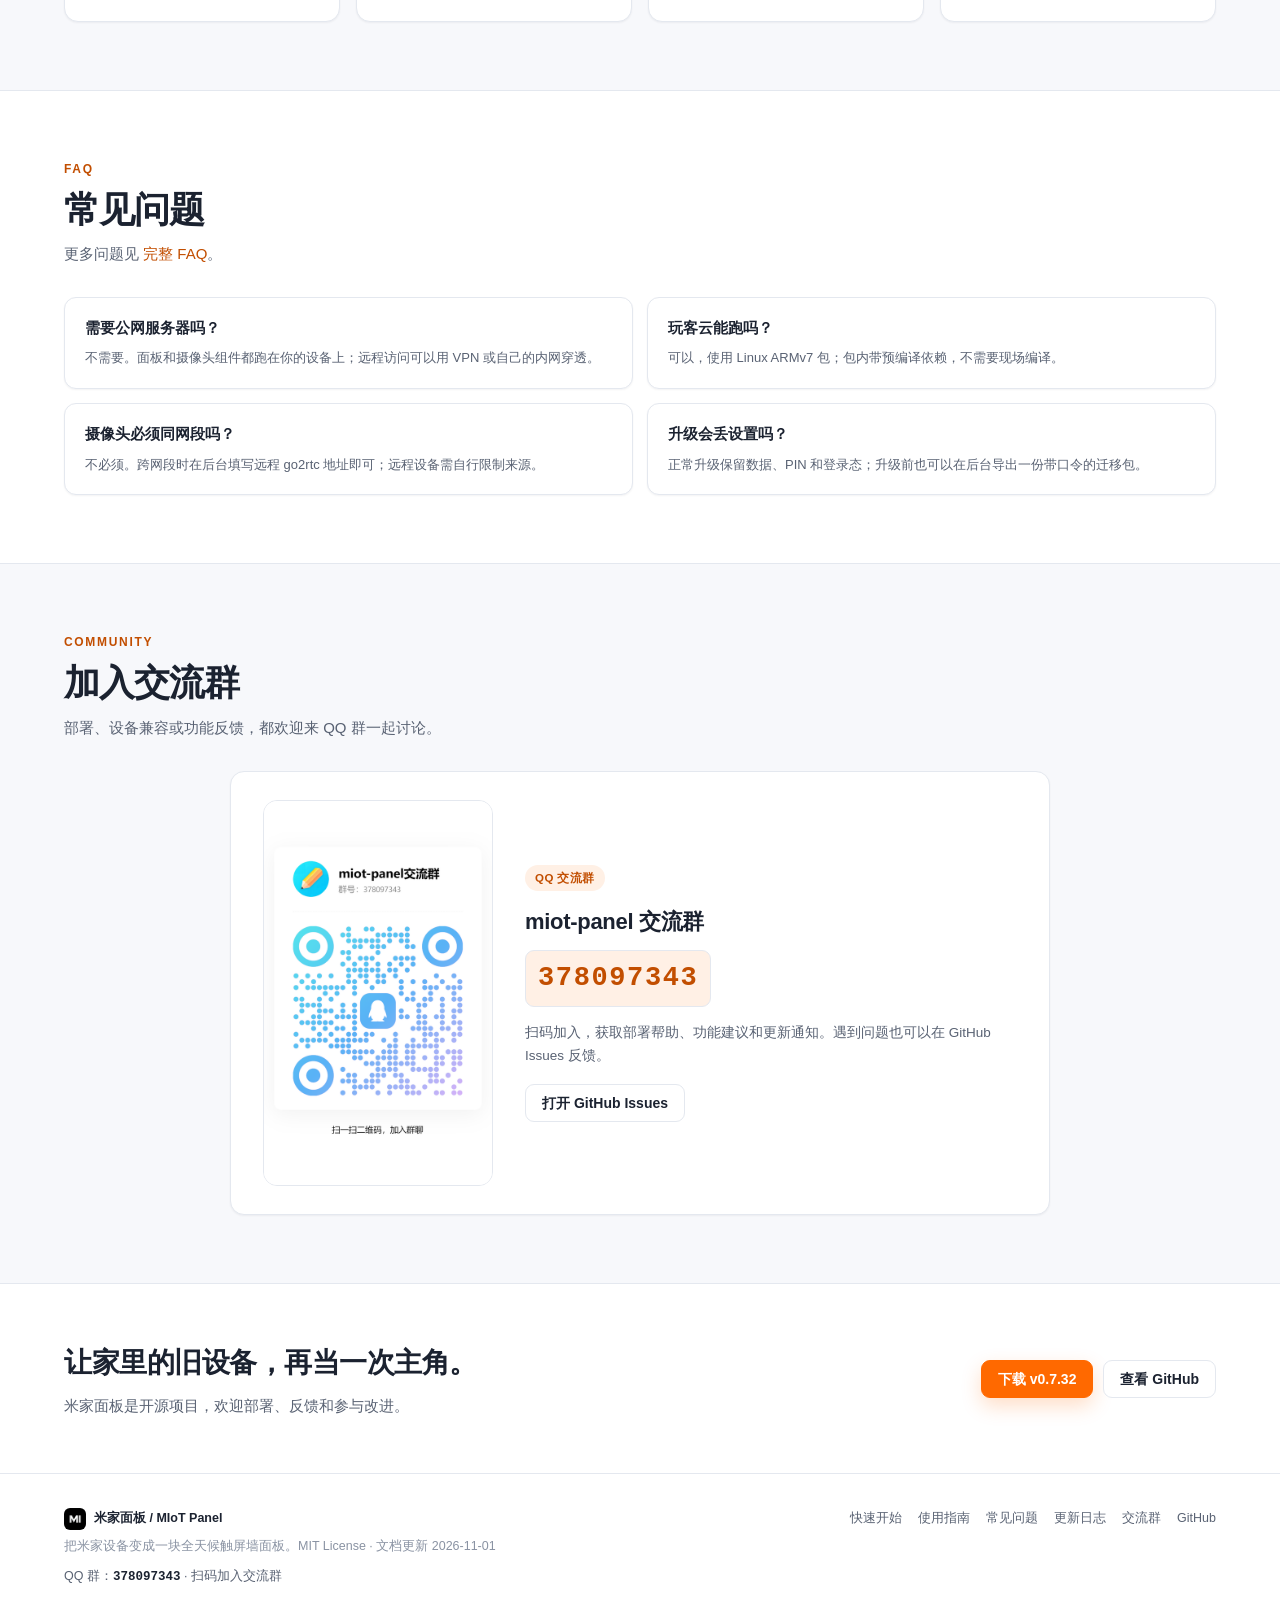
==== commit cb927fce: "Release v0.7.32: fail fast when the camera refuses to start a stream The bridge hosts retried on a f" ====
--- a/docs/index.html
+++ b/docs/index.html
@@ -66,7 +66,7 @@
           <a class="btn ghost" href="https://github.com/liaozhenqiang/miot-panel" target="_blank" rel="noopener"><svg viewBox="0 0 24 24" fill="none" stroke="currentColor" stroke-width="1.8" stroke-linecap="round" stroke-linejoin="round" aria-hidden="true"><path d="M9 19c-5 1.5-5-2.5-7-3m14 6v-3.9a3.4 3.4 0 0 0-1-2.6c3.2-.4 6.5-1.6 6.5-7.2A5.6 5.6 0 0 0 20 4.6 5.2 5.2 0 0 0 19.9.8S18.6.4 16 2.2a13.4 13.4 0 0 0-7 0C6.4.4 5.1.8 5.1.8A5.2 5.2 0 0 0 5 4.6a5.6 5.6 0 0 0-1.5 3.9c0 5.5 3.3 6.8 6.5 7.2A3.4 3.4 0 0 0 9 18.3V22"/></svg> GitHub</a>
         </div>
         <div class="hero-meta">
-          <span><svg viewBox="0 0 24 24" fill="none" stroke="currentColor" stroke-width="1.8" stroke-linecap="round" stroke-linejoin="round" aria-hidden="true"><path d="m5 12 4 4L19 6"/></svg> v0.7.31 · MIT License</span>
+          <span><svg viewBox="0 0 24 24" fill="none" stroke="currentColor" stroke-width="1.8" stroke-linecap="round" stroke-linejoin="round" aria-hidden="true"><path d="m5 12 4 4L19 6"/></svg> v0.7.32 · MIT License</span>
           <span><svg viewBox="0 0 24 24" fill="none" stroke="currentColor" stroke-width="1.8" stroke-linecap="round" stroke-linejoin="round" aria-hidden="true"><path d="m5 12 4 4L19 6"/></svg> 本地优先</span>
           <span><svg viewBox="0 0 24 24" fill="none" stroke="currentColor" stroke-width="1.8" stroke-linecap="round" stroke-linejoin="round" aria-hidden="true"><path d="m5 12 4 4L19 6"/></svg> PWA / Android</span>
         </div>
@@ -106,16 +106,16 @@
   <div class="container">
     <div class="section-head"><div class="kicker">Quick start</div><h2>三步开始使用</h2><p>下载、设置 PIN、登录小米账号。摄像头和音乐中心可以之后再装。</p></div>
     <div class="quick-grid">
-      <div class="code-card"><div class="code-head">Windows <span class="tag">推荐</span></div><pre><code>下载 miot-panel-v0.7.31-windows-installer.exe
+      <div class="code-card"><div class="code-head">Windows <span class="tag">推荐</span></div><pre><code>下载 miot-panel-v0.7.32-windows-installer.exe
 运行安装器，按提示完成安装
 浏览器打开 http://127.0.0.1:8080</code></pre><div class="code-foot">设置管理员 PIN → 登录小米账号</div></div>
-      <div class="code-card"><div class="code-head">Linux / 玩客云 <span class="tag">armv7</span></div><pre><code>chmod +x miot-panel-v0.7.31-linux-amd64-installer.run
-sudo ./miot-panel-v0.7.31-linux-amd64-installer.run
+      <div class="code-card"><div class="code-head">Linux / 玩客云 <span class="tag">armv7</span></div><pre><code>chmod +x miot-panel-v0.7.32-linux-amd64-installer.run
+sudo ./miot-panel-v0.7.32-linux-amd64-installer.run
 # armv7 换用 linux-armv7-installer.run</code></pre><div class="code-foot">访问 http://&lt;设备IP&gt;/</div></div>
-      <div class="code-card"><div class="code-head">Docker / NAS <span class="tag">多架构</span></div><pre><code>docker load -i miot-panel-v0.7.31-docker-multiarch.tar
+      <div class="code-card"><div class="code-head">Docker / NAS <span class="tag">多架构</span></div><pre><code>docker load -i miot-panel-v0.7.32-docker-multiarch.tar
 docker run -d --name miot-panel -p 8080:80 \
   -v miot_data:/data --restart unless-stopped \
-  liaozhenqiang/miot-panel:0.7.31</code></pre><div class="code-foot">数据卷保留配置与登录态</div></div>
+  liaozhenqiang/miot-panel:0.7.32</code></pre><div class="code-foot">数据卷保留配置与登录态</div></div>
     </div>
   </div>
 </section>
@@ -125,13 +125,13 @@
     <div class="section-head"><div class="kicker">Download</div><h2>下载最新版本</h2><p>选择你的平台。升级一般保留 PIN、登录态和设备设置。</p></div>
     <div class="download-wrap">
       <div class="download-main">
-        <span class="eyebrow" style="background:rgba(255,255,255,.1);border-color:rgba(255,255,255,.16);color:rgba(255,255,255,.8)"><span class="dot"></span>最新版本 v0.7.31</span>
+        <span class="eyebrow" style="background:rgba(255,255,255,.1);border-color:rgba(255,255,255,.16);color:rgba(255,255,255,.8)"><span class="dot"></span>最新版本 v0.7.32</span>
         <h2>把面板带回家</h2>
         <p>Windows 一键安装器、Linux 自解压安装器、Docker 多架构镜像与 Android 客户端都在 Release 页面。</p>
         <a class="btn primary" href="https://github.com/liaozhenqiang/miot-panel/releases/latest" target="_blank" rel="noopener">打开 GitHub Releases <svg viewBox="0 0 24 24" fill="none" stroke="currentColor" stroke-width="1.8" stroke-linecap="round" stroke-linejoin="round" aria-hidden="true"><path d="M5 12h14m-5-5 5 5-5 5"/></svg></a>
         <div class="meta"><span><svg viewBox="0 0 24 24" fill="none" stroke="currentColor" stroke-width="1.8" stroke-linecap="round" stroke-linejoin="round" aria-hidden="true"><path d="m5 12 4 4L19 6"/></svg> MIT License</span><span><svg viewBox="0 0 24 24" fill="none" stroke="currentColor" stroke-width="1.8" stroke-linecap="round" stroke-linejoin="round" aria-hidden="true"><path d="m5 12 4 4L19 6"/></svg> 数据保留升级</span><span><svg viewBox="0 0 24 24" fill="none" stroke="currentColor" stroke-width="1.8" stroke-linecap="round" stroke-linejoin="round" aria-hidden="true"><path d="m5 12 4 4L19 6"/></svg> Windows / Linux / Docker</span></div>
       </div>
-      <div class="download-list"><h3>当前版本资产</h3><div class="asset"><svg viewBox="0 0 24 24" fill="none" stroke="currentColor" stroke-width="1.8" stroke-linecap="round" stroke-linejoin="round" aria-hidden="true"><path d="M6 3h8l4 4v14H6z"/><path d="M14 3v5h5"/></svg><code>miot-panel-v0.7.31-windows-installer.exe</code><span style="margin-left:auto;color:var(--text-3)">Windows 一键安装（x64 / x86 / ARM64）</span></div><div class="asset"><svg viewBox="0 0 24 24" fill="none" stroke="currentColor" stroke-width="1.8" stroke-linecap="round" stroke-linejoin="round" aria-hidden="true"><path d="M6 3h8l4 4v14H6z"/><path d="M14 3v5h5"/></svg><code>miot-panel-v0.7.31-windows-x64-portable.zip</code><span style="margin-left:auto;color:var(--text-3)">Windows x64 便携包</span></div><div class="asset"><svg viewBox="0 0 24 24" fill="none" stroke="currentColor" stroke-width="1.8" stroke-linecap="round" stroke-linejoin="round" aria-hidden="true"><path d="M6 3h8l4 4v14H6z"/><path d="M14 3v5h5"/></svg><code>miot-panel-v0.7.31-linux-amd64-installer.run</code><span style="margin-left:auto;color:var(--text-3)">Linux x86_64 自解压安装</span></div><div class="asset"><svg viewBox="0 0 24 24" fill="none" stroke="currentColor" stroke-width="1.8" stroke-linecap="round" stroke-linejoin="round" aria-hidden="true"><path d="M6 3h8l4 4v14H6z"/><path d="M14 3v5h5"/></svg><code>miot-panel-v0.7.31-linux-armv7-installer.run</code><span style="margin-left:auto;color:var(--text-3)">Linux ARMv7（玩客云等）</span></div><div class="asset"><svg viewBox="0 0 24 24" fill="none" stroke="currentColor" stroke-width="1.8" stroke-linecap="round" stroke-linejoin="round" aria-hidden="true"><path d="M6 3h8l4 4v14H6z"/><path d="M14 3v5h5"/></svg><code>miot-panel-v0.7.31-docker-multiarch.tar</code><span style="margin-left:auto;color:var(--text-3)">Docker 多架构 OCI 镜像</span></div><div class="asset"><svg viewBox="0 0 24 24" fill="none" stroke="currentColor" stroke-width="1.8" stroke-linecap="round" stroke-linejoin="round" aria-hidden="true"><path d="M6 3h8l4 4v14H6z"/><path d="M14 3v5h5"/></svg><code>miot-panel-android-1.0.5.apk</code><span style="margin-left:auto;color:var(--text-3)">Android 客户端</span></div></div>
+      <div class="download-list"><h3>当前版本资产</h3><div class="asset"><svg viewBox="0 0 24 24" fill="none" stroke="currentColor" stroke-width="1.8" stroke-linecap="round" stroke-linejoin="round" aria-hidden="true"><path d="M6 3h8l4 4v14H6z"/><path d="M14 3v5h5"/></svg><code>miot-panel-v0.7.32-windows-installer.exe</code><span style="margin-left:auto;color:var(--text-3)">Windows 一键安装（x64 / x86 / ARM64）</span></div><div class="asset"><svg viewBox="0 0 24 24" fill="none" stroke="currentColor" stroke-width="1.8" stroke-linecap="round" stroke-linejoin="round" aria-hidden="true"><path d="M6 3h8l4 4v14H6z"/><path d="M14 3v5h5"/></svg><code>miot-panel-v0.7.32-windows-x64-portable.zip</code><span style="margin-left:auto;color:var(--text-3)">Windows x64 便携包</span></div><div class="asset"><svg viewBox="0 0 24 24" fill="none" stroke="currentColor" stroke-width="1.8" stroke-linecap="round" stroke-linejoin="round" aria-hidden="true"><path d="M6 3h8l4 4v14H6z"/><path d="M14 3v5h5"/></svg><code>miot-panel-v0.7.32-linux-amd64-installer.run</code><span style="margin-left:auto;color:var(--text-3)">Linux x86_64 自解压安装</span></div><div class="asset"><svg viewBox="0 0 24 24" fill="none" stroke="currentColor" stroke-width="1.8" stroke-linecap="round" stroke-linejoin="round" aria-hidden="true"><path d="M6 3h8l4 4v14H6z"/><path d="M14 3v5h5"/></svg><code>miot-panel-v0.7.32-linux-armv7-installer.run</code><span style="margin-left:auto;color:var(--text-3)">Linux ARMv7（玩客云等）</span></div><div class="asset"><svg viewBox="0 0 24 24" fill="none" stroke="currentColor" stroke-width="1.8" stroke-linecap="round" stroke-linejoin="round" aria-hidden="true"><path d="M6 3h8l4 4v14H6z"/><path d="M14 3v5h5"/></svg><code>miot-panel-v0.7.32-docker-multiarch.tar</code><span style="margin-left:auto;color:var(--text-3)">Docker 多架构 OCI 镜像</span></div><div class="asset"><svg viewBox="0 0 24 24" fill="none" stroke="currentColor" stroke-width="1.8" stroke-linecap="round" stroke-linejoin="round" aria-hidden="true"><path d="M6 3h8l4 4v14H6z"/><path d="M14 3v5h5"/></svg><code>miot-panel-android-1.0.5.apk</code><span style="margin-left:auto;color:var(--text-3)">Android 客户端</span></div></div>
     </div>
   </div>
 </section>
@@ -179,7 +179,7 @@
 <section class="cta-band">
   <div class="container cta-inner">
     <div><h2>让家里的旧设备，再当一次主角。</h2><p>米家面板是开源项目，欢迎部署、反馈和参与改进。</p></div>
-    <div class="cta-actions"><a class="btn primary" href="https://github.com/liaozhenqiang/miot-panel/releases/latest" target="_blank" rel="noopener">下载 v0.7.31</a><a class="btn" href="https://github.com/liaozhenqiang/miot-panel" target="_blank" rel="noopener">查看 GitHub</a></div>
+    <div class="cta-actions"><a class="btn primary" href="https://github.com/liaozhenqiang/miot-panel/releases/latest" target="_blank" rel="noopener">下载 v0.7.32</a><a class="btn" href="https://github.com/liaozhenqiang/miot-panel" target="_blank" rel="noopener">查看 GitHub</a></div>
   </div>
 </section>
 </main>
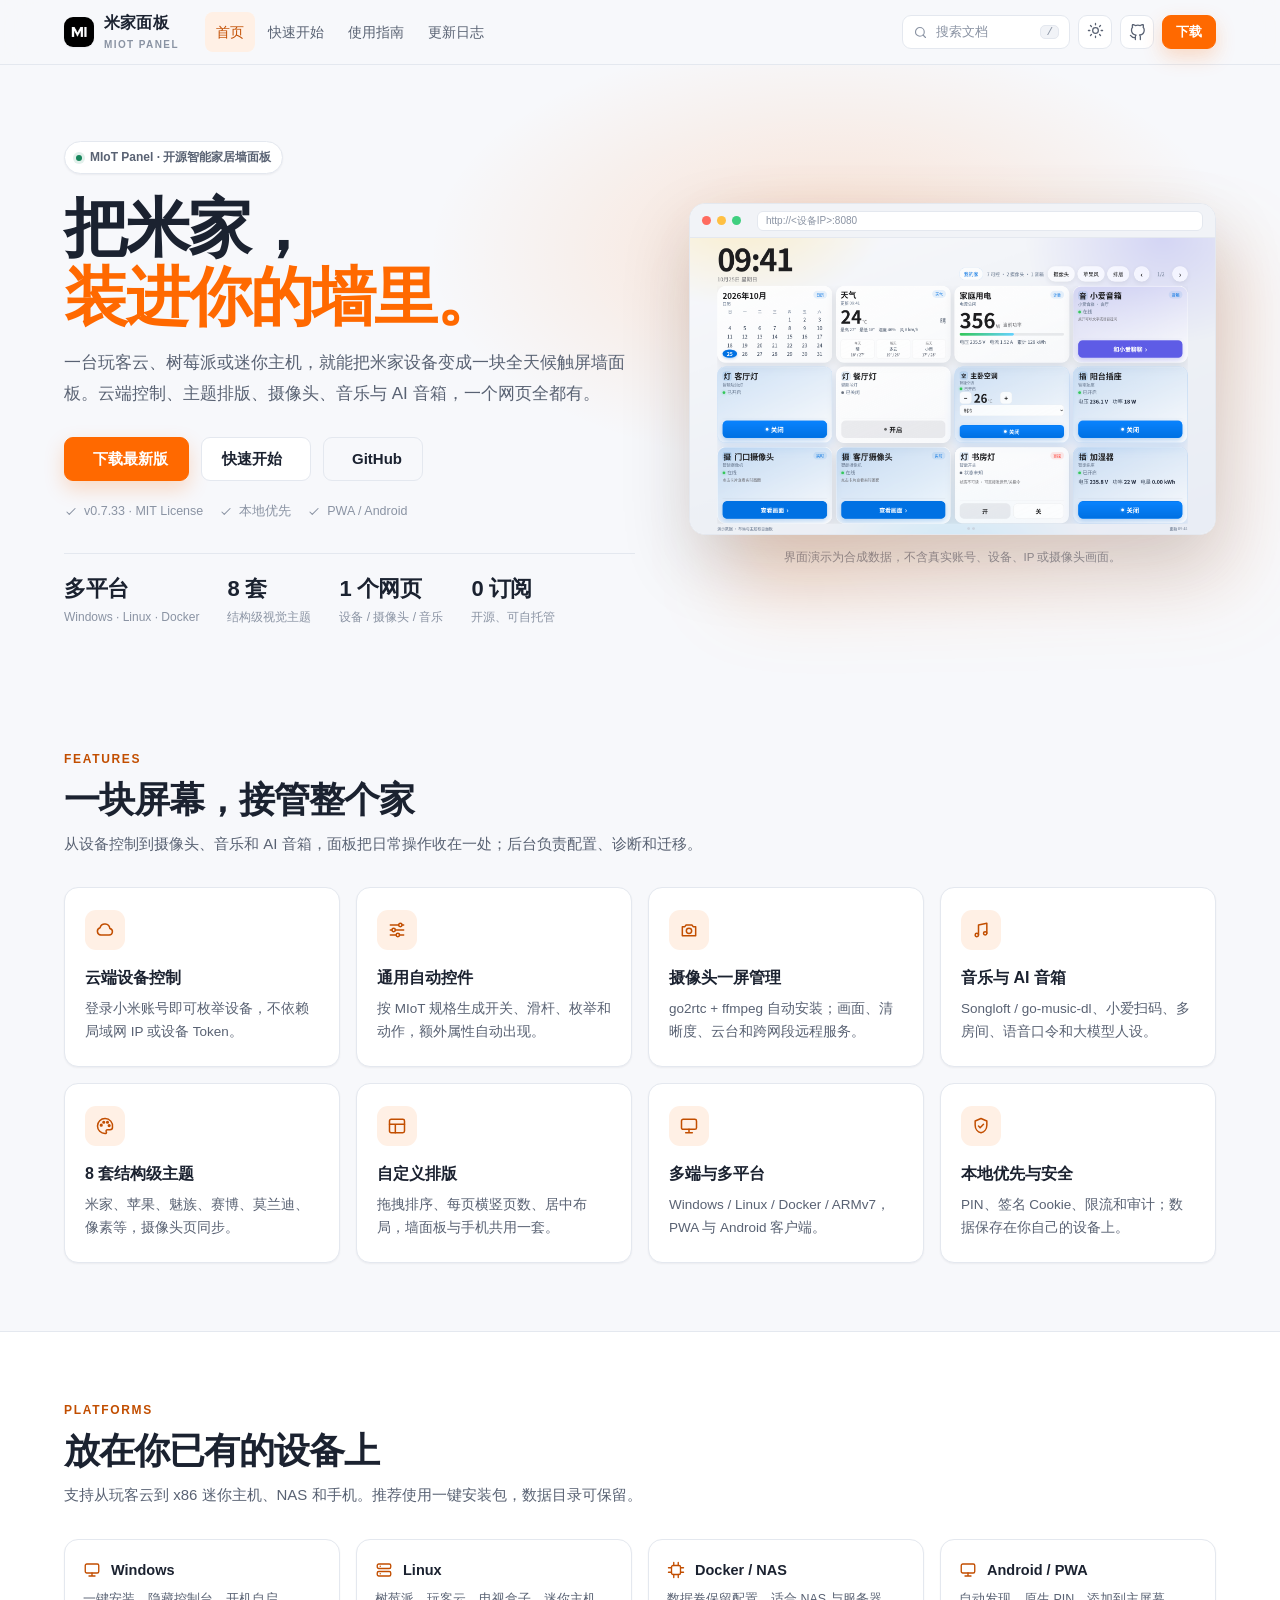
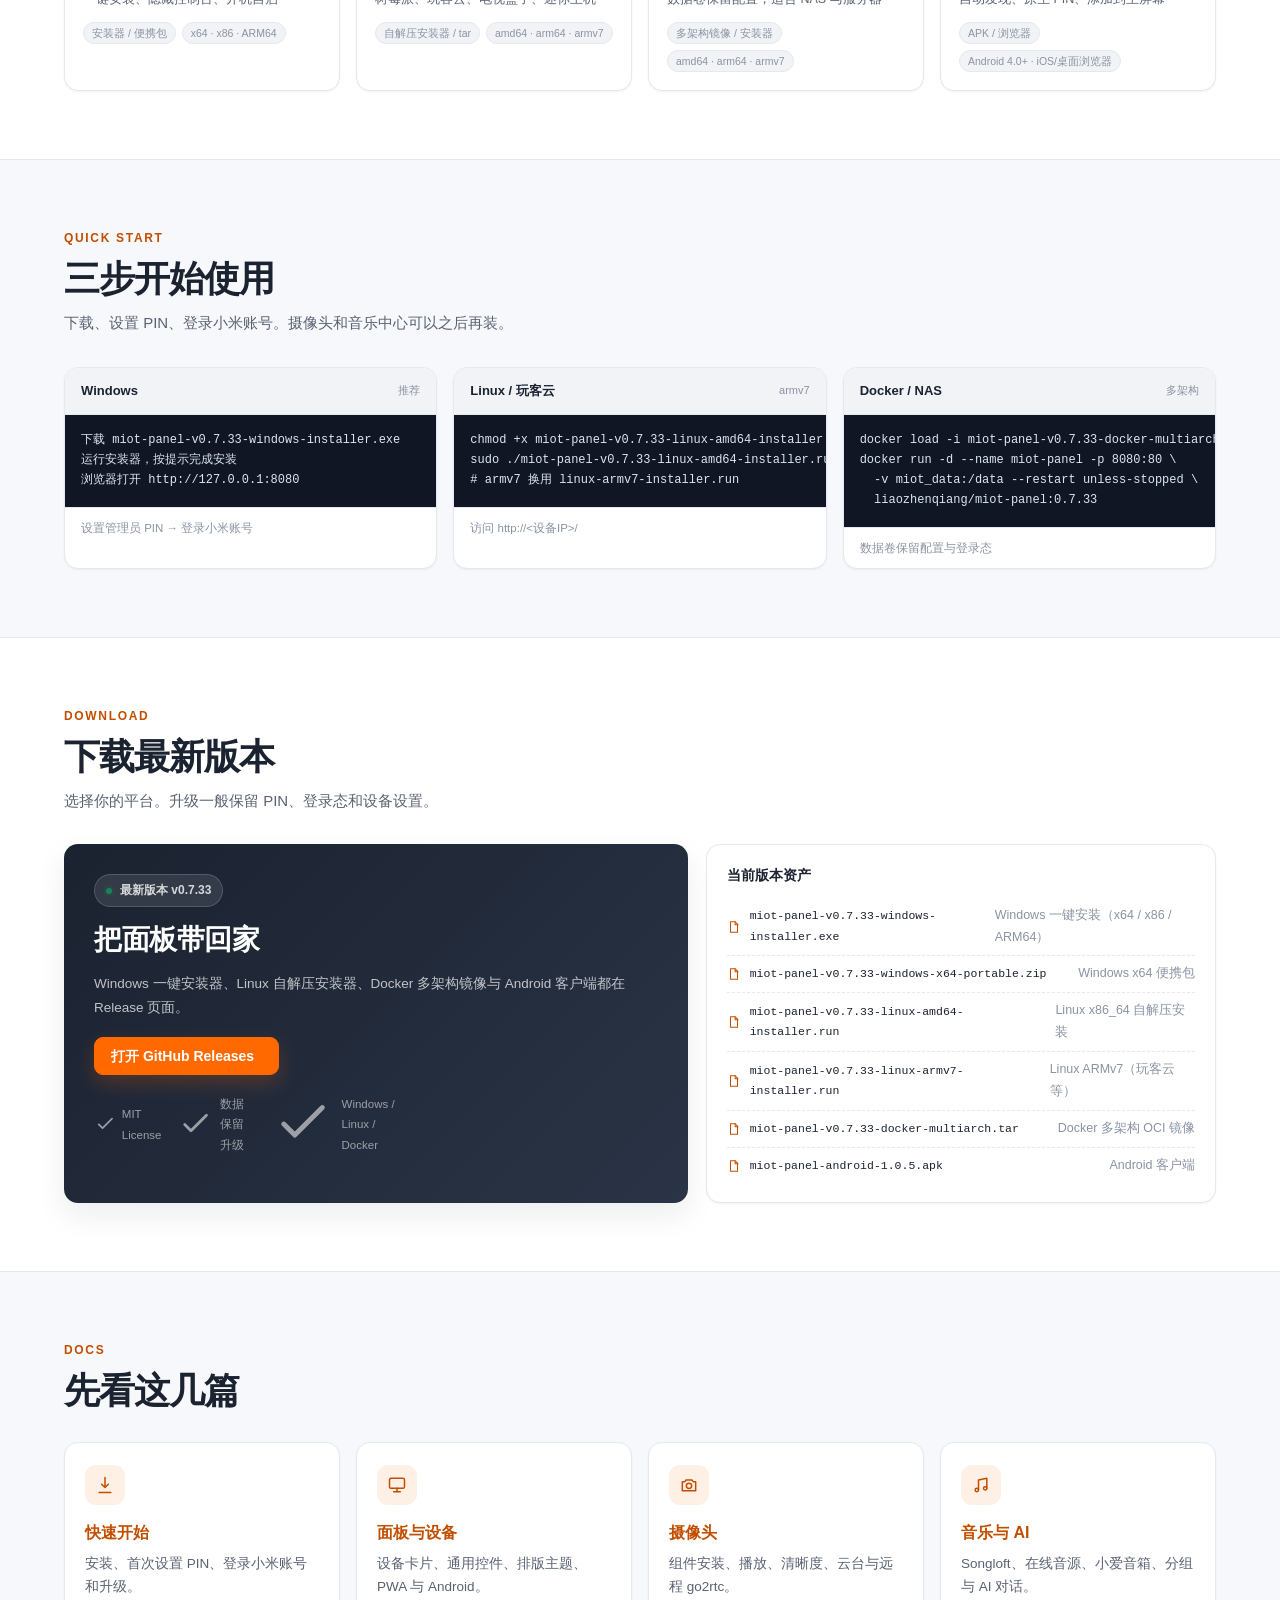
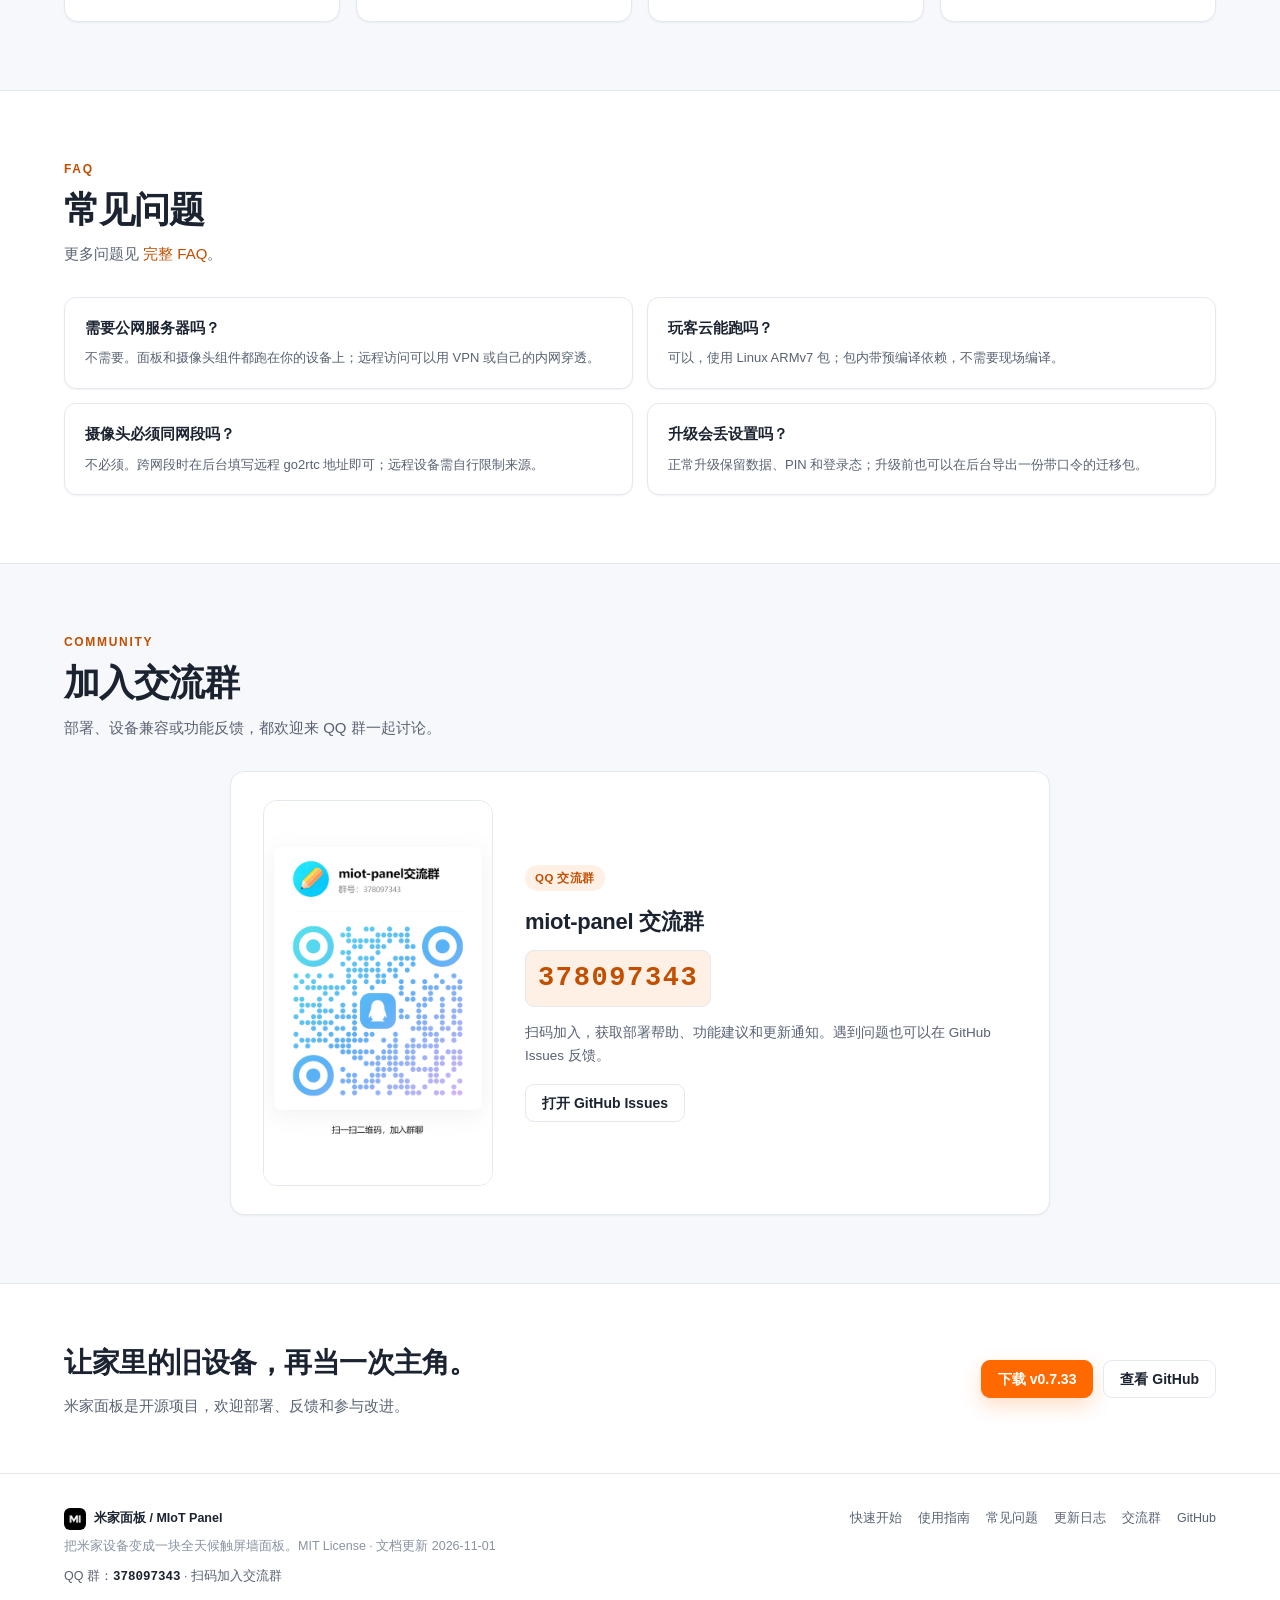
==== commit 291ffb26: "Release v0.7.33: warm bridge sessions for instant camera open Keep the bridge chain (host + ffmpeg) " ====
--- a/docs/index.html
+++ b/docs/index.html
@@ -66,7 +66,7 @@
           <a class="btn ghost" href="https://github.com/liaozhenqiang/miot-panel" target="_blank" rel="noopener"><svg viewBox="0 0 24 24" fill="none" stroke="currentColor" stroke-width="1.8" stroke-linecap="round" stroke-linejoin="round" aria-hidden="true"><path d="M9 19c-5 1.5-5-2.5-7-3m14 6v-3.9a3.4 3.4 0 0 0-1-2.6c3.2-.4 6.5-1.6 6.5-7.2A5.6 5.6 0 0 0 20 4.6 5.2 5.2 0 0 0 19.9.8S18.6.4 16 2.2a13.4 13.4 0 0 0-7 0C6.4.4 5.1.8 5.1.8A5.2 5.2 0 0 0 5 4.6a5.6 5.6 0 0 0-1.5 3.9c0 5.5 3.3 6.8 6.5 7.2A3.4 3.4 0 0 0 9 18.3V22"/></svg> GitHub</a>
         </div>
         <div class="hero-meta">
-          <span><svg viewBox="0 0 24 24" fill="none" stroke="currentColor" stroke-width="1.8" stroke-linecap="round" stroke-linejoin="round" aria-hidden="true"><path d="m5 12 4 4L19 6"/></svg> v0.7.32 · MIT License</span>
+          <span><svg viewBox="0 0 24 24" fill="none" stroke="currentColor" stroke-width="1.8" stroke-linecap="round" stroke-linejoin="round" aria-hidden="true"><path d="m5 12 4 4L19 6"/></svg> v0.7.33 · MIT License</span>
           <span><svg viewBox="0 0 24 24" fill="none" stroke="currentColor" stroke-width="1.8" stroke-linecap="round" stroke-linejoin="round" aria-hidden="true"><path d="m5 12 4 4L19 6"/></svg> 本地优先</span>
           <span><svg viewBox="0 0 24 24" fill="none" stroke="currentColor" stroke-width="1.8" stroke-linecap="round" stroke-linejoin="round" aria-hidden="true"><path d="m5 12 4 4L19 6"/></svg> PWA / Android</span>
         </div>
@@ -106,16 +106,16 @@
   <div class="container">
     <div class="section-head"><div class="kicker">Quick start</div><h2>三步开始使用</h2><p>下载、设置 PIN、登录小米账号。摄像头和音乐中心可以之后再装。</p></div>
     <div class="quick-grid">
-      <div class="code-card"><div class="code-head">Windows <span class="tag">推荐</span></div><pre><code>下载 miot-panel-v0.7.32-windows-installer.exe
+      <div class="code-card"><div class="code-head">Windows <span class="tag">推荐</span></div><pre><code>下载 miot-panel-v0.7.33-windows-installer.exe
 运行安装器，按提示完成安装
 浏览器打开 http://127.0.0.1:8080</code></pre><div class="code-foot">设置管理员 PIN → 登录小米账号</div></div>
-      <div class="code-card"><div class="code-head">Linux / 玩客云 <span class="tag">armv7</span></div><pre><code>chmod +x miot-panel-v0.7.32-linux-amd64-installer.run
-sudo ./miot-panel-v0.7.32-linux-amd64-installer.run
+      <div class="code-card"><div class="code-head">Linux / 玩客云 <span class="tag">armv7</span></div><pre><code>chmod +x miot-panel-v0.7.33-linux-amd64-installer.run
+sudo ./miot-panel-v0.7.33-linux-amd64-installer.run
 # armv7 换用 linux-armv7-installer.run</code></pre><div class="code-foot">访问 http://&lt;设备IP&gt;/</div></div>
-      <div class="code-card"><div class="code-head">Docker / NAS <span class="tag">多架构</span></div><pre><code>docker load -i miot-panel-v0.7.32-docker-multiarch.tar
+      <div class="code-card"><div class="code-head">Docker / NAS <span class="tag">多架构</span></div><pre><code>docker load -i miot-panel-v0.7.33-docker-multiarch.tar
 docker run -d --name miot-panel -p 8080:80 \
   -v miot_data:/data --restart unless-stopped \
-  liaozhenqiang/miot-panel:0.7.32</code></pre><div class="code-foot">数据卷保留配置与登录态</div></div>
+  liaozhenqiang/miot-panel:0.7.33</code></pre><div class="code-foot">数据卷保留配置与登录态</div></div>
     </div>
   </div>
 </section>
@@ -125,13 +125,13 @@
     <div class="section-head"><div class="kicker">Download</div><h2>下载最新版本</h2><p>选择你的平台。升级一般保留 PIN、登录态和设备设置。</p></div>
     <div class="download-wrap">
       <div class="download-main">
-        <span class="eyebrow" style="background:rgba(255,255,255,.1);border-color:rgba(255,255,255,.16);color:rgba(255,255,255,.8)"><span class="dot"></span>最新版本 v0.7.32</span>
+        <span class="eyebrow" style="background:rgba(255,255,255,.1);border-color:rgba(255,255,255,.16);color:rgba(255,255,255,.8)"><span class="dot"></span>最新版本 v0.7.33</span>
         <h2>把面板带回家</h2>
         <p>Windows 一键安装器、Linux 自解压安装器、Docker 多架构镜像与 Android 客户端都在 Release 页面。</p>
         <a class="btn primary" href="https://github.com/liaozhenqiang/miot-panel/releases/latest" target="_blank" rel="noopener">打开 GitHub Releases <svg viewBox="0 0 24 24" fill="none" stroke="currentColor" stroke-width="1.8" stroke-linecap="round" stroke-linejoin="round" aria-hidden="true"><path d="M5 12h14m-5-5 5 5-5 5"/></svg></a>
         <div class="meta"><span><svg viewBox="0 0 24 24" fill="none" stroke="currentColor" stroke-width="1.8" stroke-linecap="round" stroke-linejoin="round" aria-hidden="true"><path d="m5 12 4 4L19 6"/></svg> MIT License</span><span><svg viewBox="0 0 24 24" fill="none" stroke="currentColor" stroke-width="1.8" stroke-linecap="round" stroke-linejoin="round" aria-hidden="true"><path d="m5 12 4 4L19 6"/></svg> 数据保留升级</span><span><svg viewBox="0 0 24 24" fill="none" stroke="currentColor" stroke-width="1.8" stroke-linecap="round" stroke-linejoin="round" aria-hidden="true"><path d="m5 12 4 4L19 6"/></svg> Windows / Linux / Docker</span></div>
       </div>
-      <div class="download-list"><h3>当前版本资产</h3><div class="asset"><svg viewBox="0 0 24 24" fill="none" stroke="currentColor" stroke-width="1.8" stroke-linecap="round" stroke-linejoin="round" aria-hidden="true"><path d="M6 3h8l4 4v14H6z"/><path d="M14 3v5h5"/></svg><code>miot-panel-v0.7.32-windows-installer.exe</code><span style="margin-left:auto;color:var(--text-3)">Windows 一键安装（x64 / x86 / ARM64）</span></div><div class="asset"><svg viewBox="0 0 24 24" fill="none" stroke="currentColor" stroke-width="1.8" stroke-linecap="round" stroke-linejoin="round" aria-hidden="true"><path d="M6 3h8l4 4v14H6z"/><path d="M14 3v5h5"/></svg><code>miot-panel-v0.7.32-windows-x64-portable.zip</code><span style="margin-left:auto;color:var(--text-3)">Windows x64 便携包</span></div><div class="asset"><svg viewBox="0 0 24 24" fill="none" stroke="currentColor" stroke-width="1.8" stroke-linecap="round" stroke-linejoin="round" aria-hidden="true"><path d="M6 3h8l4 4v14H6z"/><path d="M14 3v5h5"/></svg><code>miot-panel-v0.7.32-linux-amd64-installer.run</code><span style="margin-left:auto;color:var(--text-3)">Linux x86_64 自解压安装</span></div><div class="asset"><svg viewBox="0 0 24 24" fill="none" stroke="currentColor" stroke-width="1.8" stroke-linecap="round" stroke-linejoin="round" aria-hidden="true"><path d="M6 3h8l4 4v14H6z"/><path d="M14 3v5h5"/></svg><code>miot-panel-v0.7.32-linux-armv7-installer.run</code><span style="margin-left:auto;color:var(--text-3)">Linux ARMv7（玩客云等）</span></div><div class="asset"><svg viewBox="0 0 24 24" fill="none" stroke="currentColor" stroke-width="1.8" stroke-linecap="round" stroke-linejoin="round" aria-hidden="true"><path d="M6 3h8l4 4v14H6z"/><path d="M14 3v5h5"/></svg><code>miot-panel-v0.7.32-docker-multiarch.tar</code><span style="margin-left:auto;color:var(--text-3)">Docker 多架构 OCI 镜像</span></div><div class="asset"><svg viewBox="0 0 24 24" fill="none" stroke="currentColor" stroke-width="1.8" stroke-linecap="round" stroke-linejoin="round" aria-hidden="true"><path d="M6 3h8l4 4v14H6z"/><path d="M14 3v5h5"/></svg><code>miot-panel-android-1.0.5.apk</code><span style="margin-left:auto;color:var(--text-3)">Android 客户端</span></div></div>
+      <div class="download-list"><h3>当前版本资产</h3><div class="asset"><svg viewBox="0 0 24 24" fill="none" stroke="currentColor" stroke-width="1.8" stroke-linecap="round" stroke-linejoin="round" aria-hidden="true"><path d="M6 3h8l4 4v14H6z"/><path d="M14 3v5h5"/></svg><code>miot-panel-v0.7.33-windows-installer.exe</code><span style="margin-left:auto;color:var(--text-3)">Windows 一键安装（x64 / x86 / ARM64）</span></div><div class="asset"><svg viewBox="0 0 24 24" fill="none" stroke="currentColor" stroke-width="1.8" stroke-linecap="round" stroke-linejoin="round" aria-hidden="true"><path d="M6 3h8l4 4v14H6z"/><path d="M14 3v5h5"/></svg><code>miot-panel-v0.7.33-windows-x64-portable.zip</code><span style="margin-left:auto;color:var(--text-3)">Windows x64 便携包</span></div><div class="asset"><svg viewBox="0 0 24 24" fill="none" stroke="currentColor" stroke-width="1.8" stroke-linecap="round" stroke-linejoin="round" aria-hidden="true"><path d="M6 3h8l4 4v14H6z"/><path d="M14 3v5h5"/></svg><code>miot-panel-v0.7.33-linux-amd64-installer.run</code><span style="margin-left:auto;color:var(--text-3)">Linux x86_64 自解压安装</span></div><div class="asset"><svg viewBox="0 0 24 24" fill="none" stroke="currentColor" stroke-width="1.8" stroke-linecap="round" stroke-linejoin="round" aria-hidden="true"><path d="M6 3h8l4 4v14H6z"/><path d="M14 3v5h5"/></svg><code>miot-panel-v0.7.33-linux-armv7-installer.run</code><span style="margin-left:auto;color:var(--text-3)">Linux ARMv7（玩客云等）</span></div><div class="asset"><svg viewBox="0 0 24 24" fill="none" stroke="currentColor" stroke-width="1.8" stroke-linecap="round" stroke-linejoin="round" aria-hidden="true"><path d="M6 3h8l4 4v14H6z"/><path d="M14 3v5h5"/></svg><code>miot-panel-v0.7.33-docker-multiarch.tar</code><span style="margin-left:auto;color:var(--text-3)">Docker 多架构 OCI 镜像</span></div><div class="asset"><svg viewBox="0 0 24 24" fill="none" stroke="currentColor" stroke-width="1.8" stroke-linecap="round" stroke-linejoin="round" aria-hidden="true"><path d="M6 3h8l4 4v14H6z"/><path d="M14 3v5h5"/></svg><code>miot-panel-android-1.0.5.apk</code><span style="margin-left:auto;color:var(--text-3)">Android 客户端</span></div></div>
     </div>
   </div>
 </section>
@@ -179,7 +179,7 @@
 <section class="cta-band">
   <div class="container cta-inner">
     <div><h2>让家里的旧设备，再当一次主角。</h2><p>米家面板是开源项目，欢迎部署、反馈和参与改进。</p></div>
-    <div class="cta-actions"><a class="btn primary" href="https://github.com/liaozhenqiang/miot-panel/releases/latest" target="_blank" rel="noopener">下载 v0.7.32</a><a class="btn" href="https://github.com/liaozhenqiang/miot-panel" target="_blank" rel="noopener">查看 GitHub</a></div>
+    <div class="cta-actions"><a class="btn primary" href="https://github.com/liaozhenqiang/miot-panel/releases/latest" target="_blank" rel="noopener">下载 v0.7.33</a><a class="btn" href="https://github.com/liaozhenqiang/miot-panel" target="_blank" rel="noopener">查看 GitHub</a></div>
   </div>
 </section>
 </main>
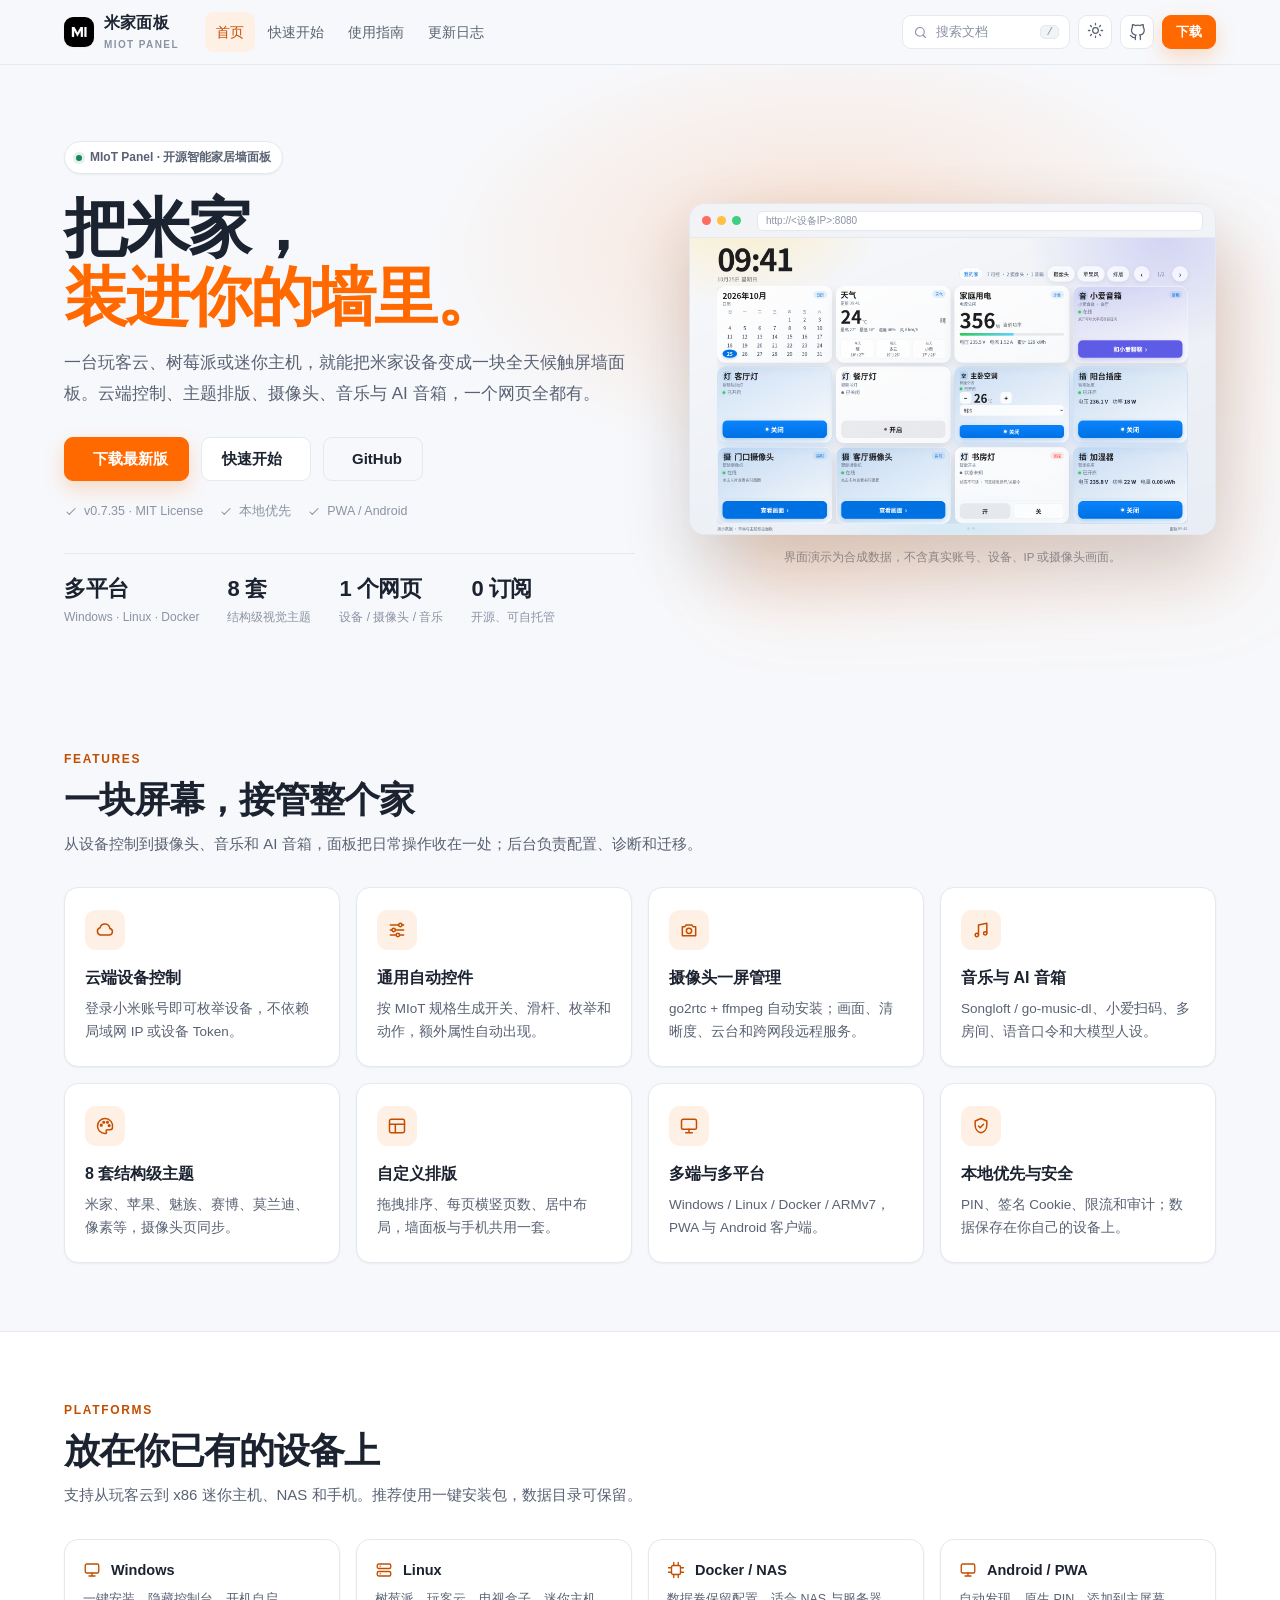
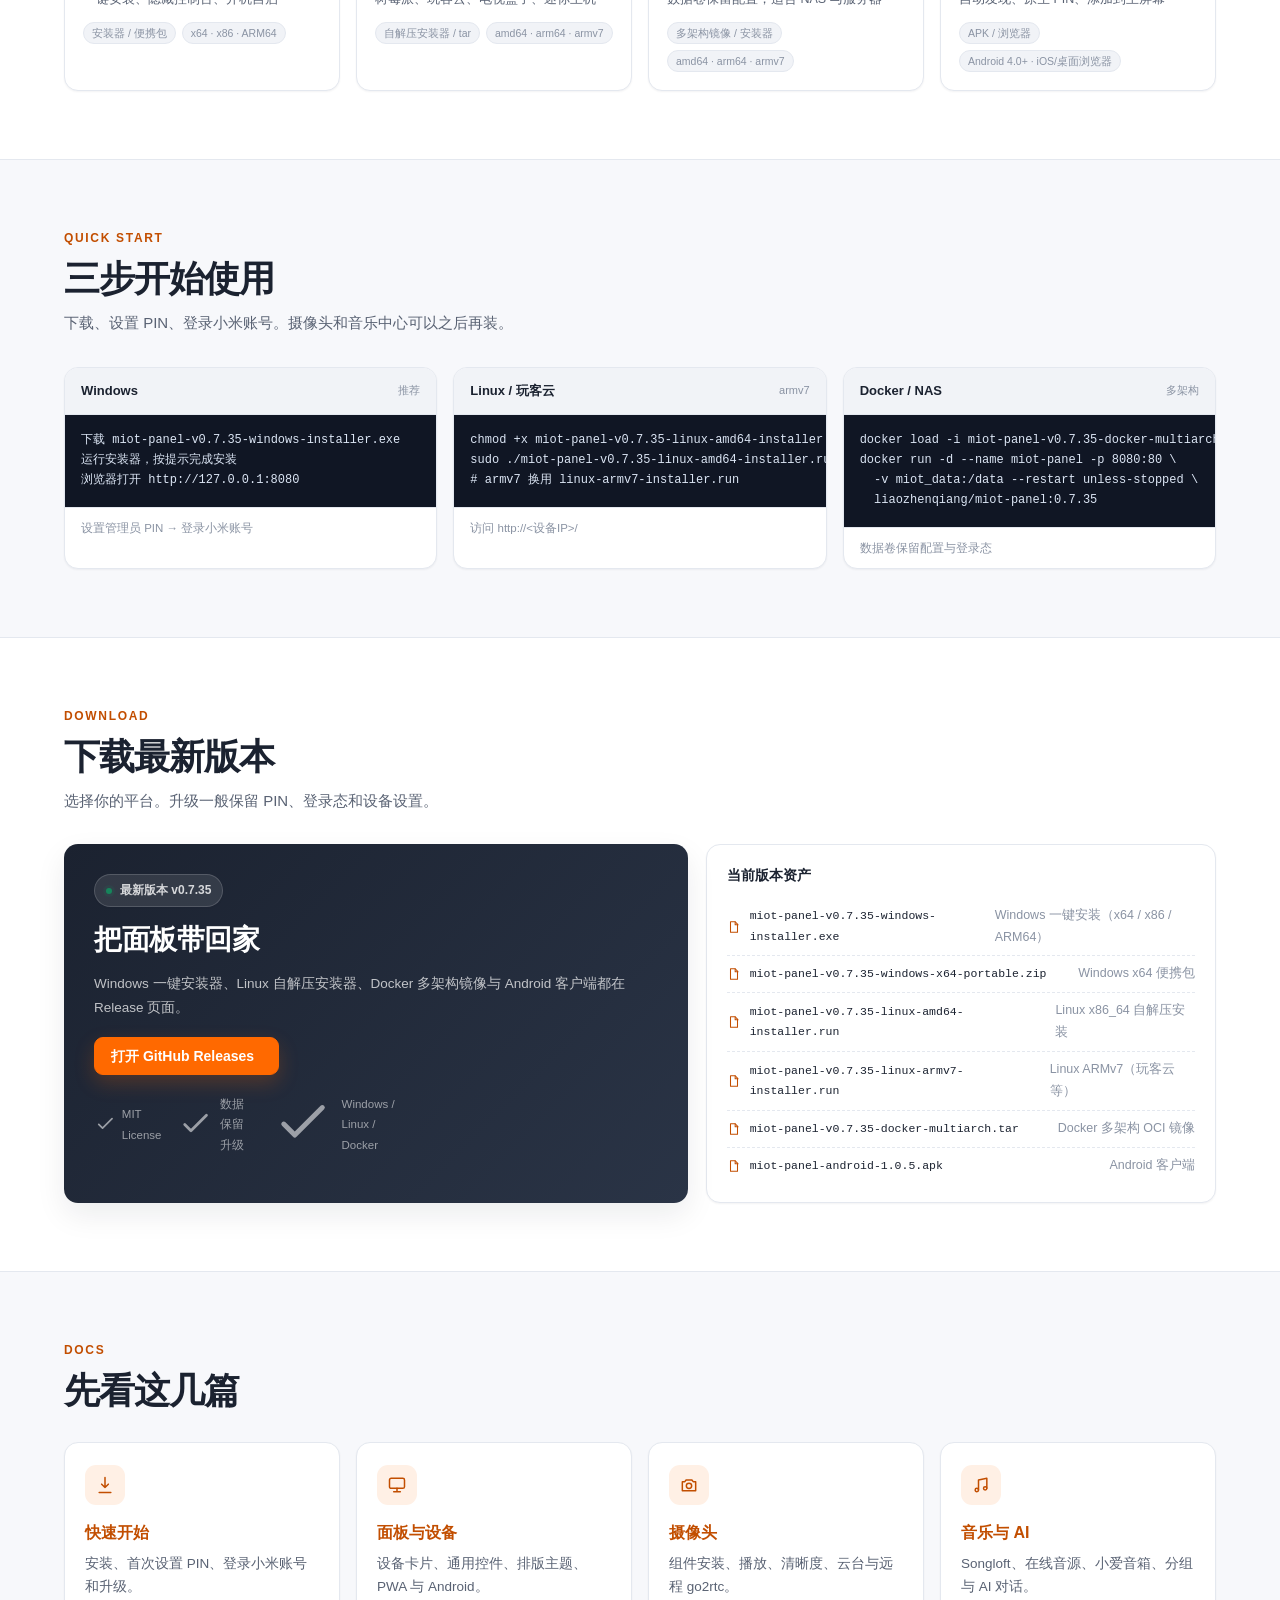
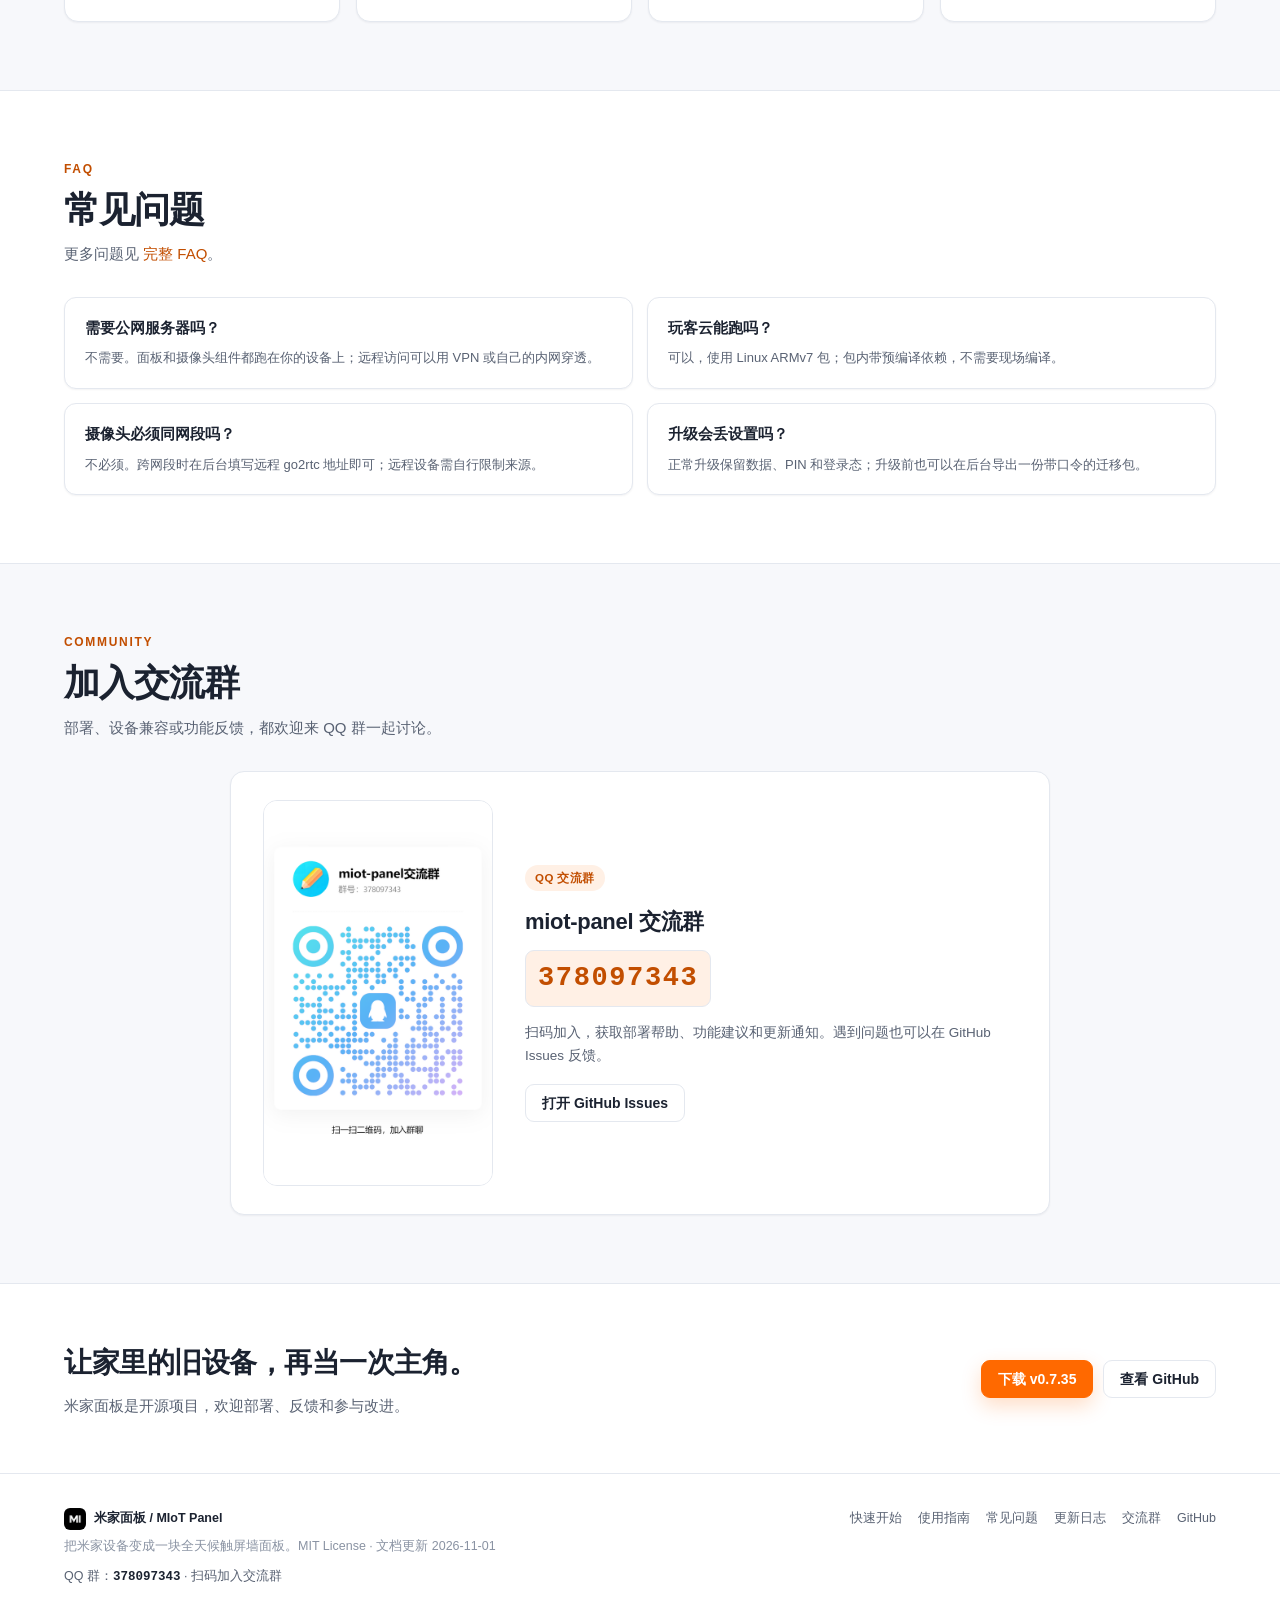
==== commit e4d6042b: "Release v0.7.35: finish the warm bridge session work Align the ring buffer's first fragment to a TS " ====
--- a/docs/index.html
+++ b/docs/index.html
@@ -66,7 +66,7 @@
           <a class="btn ghost" href="https://github.com/liaozhenqiang/miot-panel" target="_blank" rel="noopener"><svg viewBox="0 0 24 24" fill="none" stroke="currentColor" stroke-width="1.8" stroke-linecap="round" stroke-linejoin="round" aria-hidden="true"><path d="M9 19c-5 1.5-5-2.5-7-3m14 6v-3.9a3.4 3.4 0 0 0-1-2.6c3.2-.4 6.5-1.6 6.5-7.2A5.6 5.6 0 0 0 20 4.6 5.2 5.2 0 0 0 19.9.8S18.6.4 16 2.2a13.4 13.4 0 0 0-7 0C6.4.4 5.1.8 5.1.8A5.2 5.2 0 0 0 5 4.6a5.6 5.6 0 0 0-1.5 3.9c0 5.5 3.3 6.8 6.5 7.2A3.4 3.4 0 0 0 9 18.3V22"/></svg> GitHub</a>
         </div>
         <div class="hero-meta">
-          <span><svg viewBox="0 0 24 24" fill="none" stroke="currentColor" stroke-width="1.8" stroke-linecap="round" stroke-linejoin="round" aria-hidden="true"><path d="m5 12 4 4L19 6"/></svg> v0.7.33 · MIT License</span>
+          <span><svg viewBox="0 0 24 24" fill="none" stroke="currentColor" stroke-width="1.8" stroke-linecap="round" stroke-linejoin="round" aria-hidden="true"><path d="m5 12 4 4L19 6"/></svg> v0.7.35 · MIT License</span>
           <span><svg viewBox="0 0 24 24" fill="none" stroke="currentColor" stroke-width="1.8" stroke-linecap="round" stroke-linejoin="round" aria-hidden="true"><path d="m5 12 4 4L19 6"/></svg> 本地优先</span>
           <span><svg viewBox="0 0 24 24" fill="none" stroke="currentColor" stroke-width="1.8" stroke-linecap="round" stroke-linejoin="round" aria-hidden="true"><path d="m5 12 4 4L19 6"/></svg> PWA / Android</span>
         </div>
@@ -106,16 +106,16 @@
   <div class="container">
     <div class="section-head"><div class="kicker">Quick start</div><h2>三步开始使用</h2><p>下载、设置 PIN、登录小米账号。摄像头和音乐中心可以之后再装。</p></div>
     <div class="quick-grid">
-      <div class="code-card"><div class="code-head">Windows <span class="tag">推荐</span></div><pre><code>下载 miot-panel-v0.7.33-windows-installer.exe
+      <div class="code-card"><div class="code-head">Windows <span class="tag">推荐</span></div><pre><code>下载 miot-panel-v0.7.35-windows-installer.exe
 运行安装器，按提示完成安装
 浏览器打开 http://127.0.0.1:8080</code></pre><div class="code-foot">设置管理员 PIN → 登录小米账号</div></div>
-      <div class="code-card"><div class="code-head">Linux / 玩客云 <span class="tag">armv7</span></div><pre><code>chmod +x miot-panel-v0.7.33-linux-amd64-installer.run
-sudo ./miot-panel-v0.7.33-linux-amd64-installer.run
+      <div class="code-card"><div class="code-head">Linux / 玩客云 <span class="tag">armv7</span></div><pre><code>chmod +x miot-panel-v0.7.35-linux-amd64-installer.run
+sudo ./miot-panel-v0.7.35-linux-amd64-installer.run
 # armv7 换用 linux-armv7-installer.run</code></pre><div class="code-foot">访问 http://&lt;设备IP&gt;/</div></div>
-      <div class="code-card"><div class="code-head">Docker / NAS <span class="tag">多架构</span></div><pre><code>docker load -i miot-panel-v0.7.33-docker-multiarch.tar
+      <div class="code-card"><div class="code-head">Docker / NAS <span class="tag">多架构</span></div><pre><code>docker load -i miot-panel-v0.7.35-docker-multiarch.tar
 docker run -d --name miot-panel -p 8080:80 \
   -v miot_data:/data --restart unless-stopped \
-  liaozhenqiang/miot-panel:0.7.33</code></pre><div class="code-foot">数据卷保留配置与登录态</div></div>
+  liaozhenqiang/miot-panel:0.7.35</code></pre><div class="code-foot">数据卷保留配置与登录态</div></div>
     </div>
   </div>
 </section>
@@ -125,13 +125,13 @@
     <div class="section-head"><div class="kicker">Download</div><h2>下载最新版本</h2><p>选择你的平台。升级一般保留 PIN、登录态和设备设置。</p></div>
     <div class="download-wrap">
       <div class="download-main">
-        <span class="eyebrow" style="background:rgba(255,255,255,.1);border-color:rgba(255,255,255,.16);color:rgba(255,255,255,.8)"><span class="dot"></span>最新版本 v0.7.33</span>
+        <span class="eyebrow" style="background:rgba(255,255,255,.1);border-color:rgba(255,255,255,.16);color:rgba(255,255,255,.8)"><span class="dot"></span>最新版本 v0.7.35</span>
         <h2>把面板带回家</h2>
         <p>Windows 一键安装器、Linux 自解压安装器、Docker 多架构镜像与 Android 客户端都在 Release 页面。</p>
         <a class="btn primary" href="https://github.com/liaozhenqiang/miot-panel/releases/latest" target="_blank" rel="noopener">打开 GitHub Releases <svg viewBox="0 0 24 24" fill="none" stroke="currentColor" stroke-width="1.8" stroke-linecap="round" stroke-linejoin="round" aria-hidden="true"><path d="M5 12h14m-5-5 5 5-5 5"/></svg></a>
         <div class="meta"><span><svg viewBox="0 0 24 24" fill="none" stroke="currentColor" stroke-width="1.8" stroke-linecap="round" stroke-linejoin="round" aria-hidden="true"><path d="m5 12 4 4L19 6"/></svg> MIT License</span><span><svg viewBox="0 0 24 24" fill="none" stroke="currentColor" stroke-width="1.8" stroke-linecap="round" stroke-linejoin="round" aria-hidden="true"><path d="m5 12 4 4L19 6"/></svg> 数据保留升级</span><span><svg viewBox="0 0 24 24" fill="none" stroke="currentColor" stroke-width="1.8" stroke-linecap="round" stroke-linejoin="round" aria-hidden="true"><path d="m5 12 4 4L19 6"/></svg> Windows / Linux / Docker</span></div>
       </div>
-      <div class="download-list"><h3>当前版本资产</h3><div class="asset"><svg viewBox="0 0 24 24" fill="none" stroke="currentColor" stroke-width="1.8" stroke-linecap="round" stroke-linejoin="round" aria-hidden="true"><path d="M6 3h8l4 4v14H6z"/><path d="M14 3v5h5"/></svg><code>miot-panel-v0.7.33-windows-installer.exe</code><span style="margin-left:auto;color:var(--text-3)">Windows 一键安装（x64 / x86 / ARM64）</span></div><div class="asset"><svg viewBox="0 0 24 24" fill="none" stroke="currentColor" stroke-width="1.8" stroke-linecap="round" stroke-linejoin="round" aria-hidden="true"><path d="M6 3h8l4 4v14H6z"/><path d="M14 3v5h5"/></svg><code>miot-panel-v0.7.33-windows-x64-portable.zip</code><span style="margin-left:auto;color:var(--text-3)">Windows x64 便携包</span></div><div class="asset"><svg viewBox="0 0 24 24" fill="none" stroke="currentColor" stroke-width="1.8" stroke-linecap="round" stroke-linejoin="round" aria-hidden="true"><path d="M6 3h8l4 4v14H6z"/><path d="M14 3v5h5"/></svg><code>miot-panel-v0.7.33-linux-amd64-installer.run</code><span style="margin-left:auto;color:var(--text-3)">Linux x86_64 自解压安装</span></div><div class="asset"><svg viewBox="0 0 24 24" fill="none" stroke="currentColor" stroke-width="1.8" stroke-linecap="round" stroke-linejoin="round" aria-hidden="true"><path d="M6 3h8l4 4v14H6z"/><path d="M14 3v5h5"/></svg><code>miot-panel-v0.7.33-linux-armv7-installer.run</code><span style="margin-left:auto;color:var(--text-3)">Linux ARMv7（玩客云等）</span></div><div class="asset"><svg viewBox="0 0 24 24" fill="none" stroke="currentColor" stroke-width="1.8" stroke-linecap="round" stroke-linejoin="round" aria-hidden="true"><path d="M6 3h8l4 4v14H6z"/><path d="M14 3v5h5"/></svg><code>miot-panel-v0.7.33-docker-multiarch.tar</code><span style="margin-left:auto;color:var(--text-3)">Docker 多架构 OCI 镜像</span></div><div class="asset"><svg viewBox="0 0 24 24" fill="none" stroke="currentColor" stroke-width="1.8" stroke-linecap="round" stroke-linejoin="round" aria-hidden="true"><path d="M6 3h8l4 4v14H6z"/><path d="M14 3v5h5"/></svg><code>miot-panel-android-1.0.5.apk</code><span style="margin-left:auto;color:var(--text-3)">Android 客户端</span></div></div>
+      <div class="download-list"><h3>当前版本资产</h3><div class="asset"><svg viewBox="0 0 24 24" fill="none" stroke="currentColor" stroke-width="1.8" stroke-linecap="round" stroke-linejoin="round" aria-hidden="true"><path d="M6 3h8l4 4v14H6z"/><path d="M14 3v5h5"/></svg><code>miot-panel-v0.7.35-windows-installer.exe</code><span style="margin-left:auto;color:var(--text-3)">Windows 一键安装（x64 / x86 / ARM64）</span></div><div class="asset"><svg viewBox="0 0 24 24" fill="none" stroke="currentColor" stroke-width="1.8" stroke-linecap="round" stroke-linejoin="round" aria-hidden="true"><path d="M6 3h8l4 4v14H6z"/><path d="M14 3v5h5"/></svg><code>miot-panel-v0.7.35-windows-x64-portable.zip</code><span style="margin-left:auto;color:var(--text-3)">Windows x64 便携包</span></div><div class="asset"><svg viewBox="0 0 24 24" fill="none" stroke="currentColor" stroke-width="1.8" stroke-linecap="round" stroke-linejoin="round" aria-hidden="true"><path d="M6 3h8l4 4v14H6z"/><path d="M14 3v5h5"/></svg><code>miot-panel-v0.7.35-linux-amd64-installer.run</code><span style="margin-left:auto;color:var(--text-3)">Linux x86_64 自解压安装</span></div><div class="asset"><svg viewBox="0 0 24 24" fill="none" stroke="currentColor" stroke-width="1.8" stroke-linecap="round" stroke-linejoin="round" aria-hidden="true"><path d="M6 3h8l4 4v14H6z"/><path d="M14 3v5h5"/></svg><code>miot-panel-v0.7.35-linux-armv7-installer.run</code><span style="margin-left:auto;color:var(--text-3)">Linux ARMv7（玩客云等）</span></div><div class="asset"><svg viewBox="0 0 24 24" fill="none" stroke="currentColor" stroke-width="1.8" stroke-linecap="round" stroke-linejoin="round" aria-hidden="true"><path d="M6 3h8l4 4v14H6z"/><path d="M14 3v5h5"/></svg><code>miot-panel-v0.7.35-docker-multiarch.tar</code><span style="margin-left:auto;color:var(--text-3)">Docker 多架构 OCI 镜像</span></div><div class="asset"><svg viewBox="0 0 24 24" fill="none" stroke="currentColor" stroke-width="1.8" stroke-linecap="round" stroke-linejoin="round" aria-hidden="true"><path d="M6 3h8l4 4v14H6z"/><path d="M14 3v5h5"/></svg><code>miot-panel-android-1.0.5.apk</code><span style="margin-left:auto;color:var(--text-3)">Android 客户端</span></div></div>
     </div>
   </div>
 </section>
@@ -179,7 +179,7 @@
 <section class="cta-band">
   <div class="container cta-inner">
     <div><h2>让家里的旧设备，再当一次主角。</h2><p>米家面板是开源项目，欢迎部署、反馈和参与改进。</p></div>
-    <div class="cta-actions"><a class="btn primary" href="https://github.com/liaozhenqiang/miot-panel/releases/latest" target="_blank" rel="noopener">下载 v0.7.33</a><a class="btn" href="https://github.com/liaozhenqiang/miot-panel" target="_blank" rel="noopener">查看 GitHub</a></div>
+    <div class="cta-actions"><a class="btn primary" href="https://github.com/liaozhenqiang/miot-panel/releases/latest" target="_blank" rel="noopener">下载 v0.7.35</a><a class="btn" href="https://github.com/liaozhenqiang/miot-panel" target="_blank" rel="noopener">查看 GitHub</a></div>
   </div>
 </section>
 </main>
